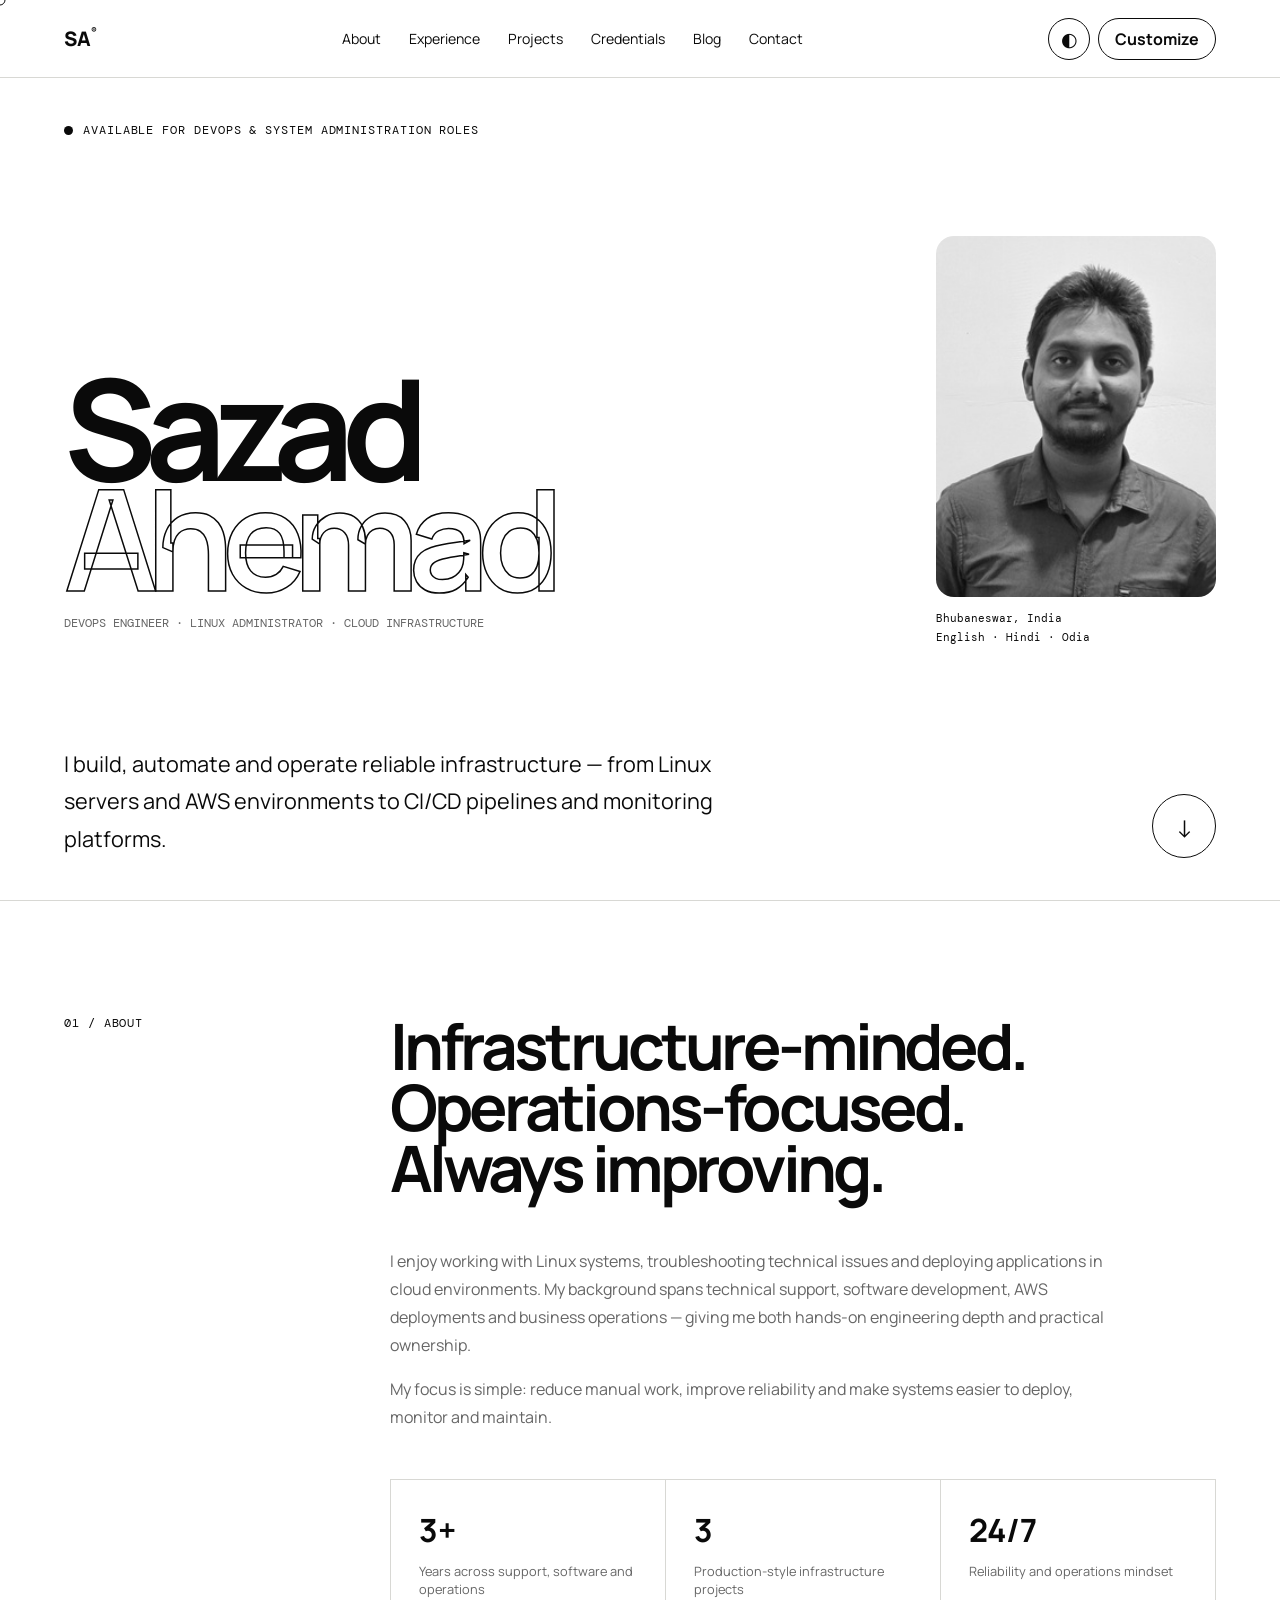
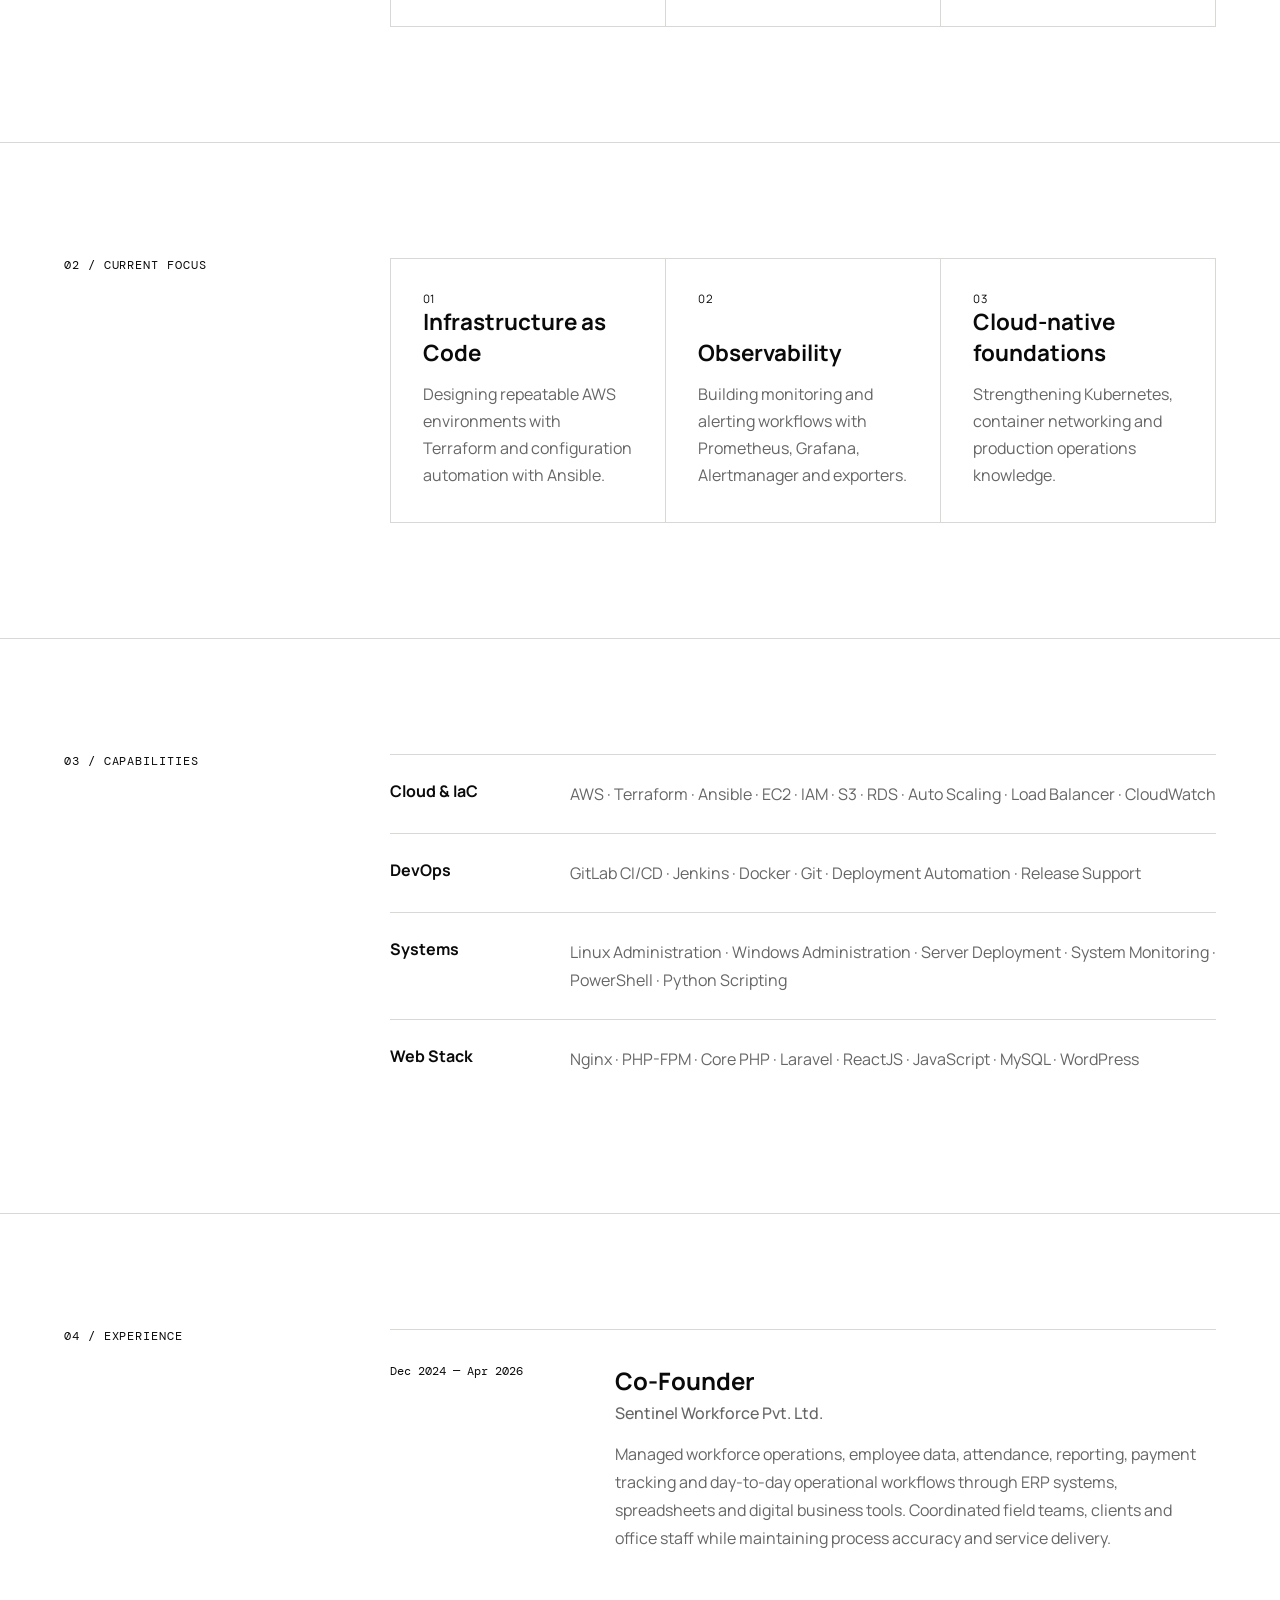
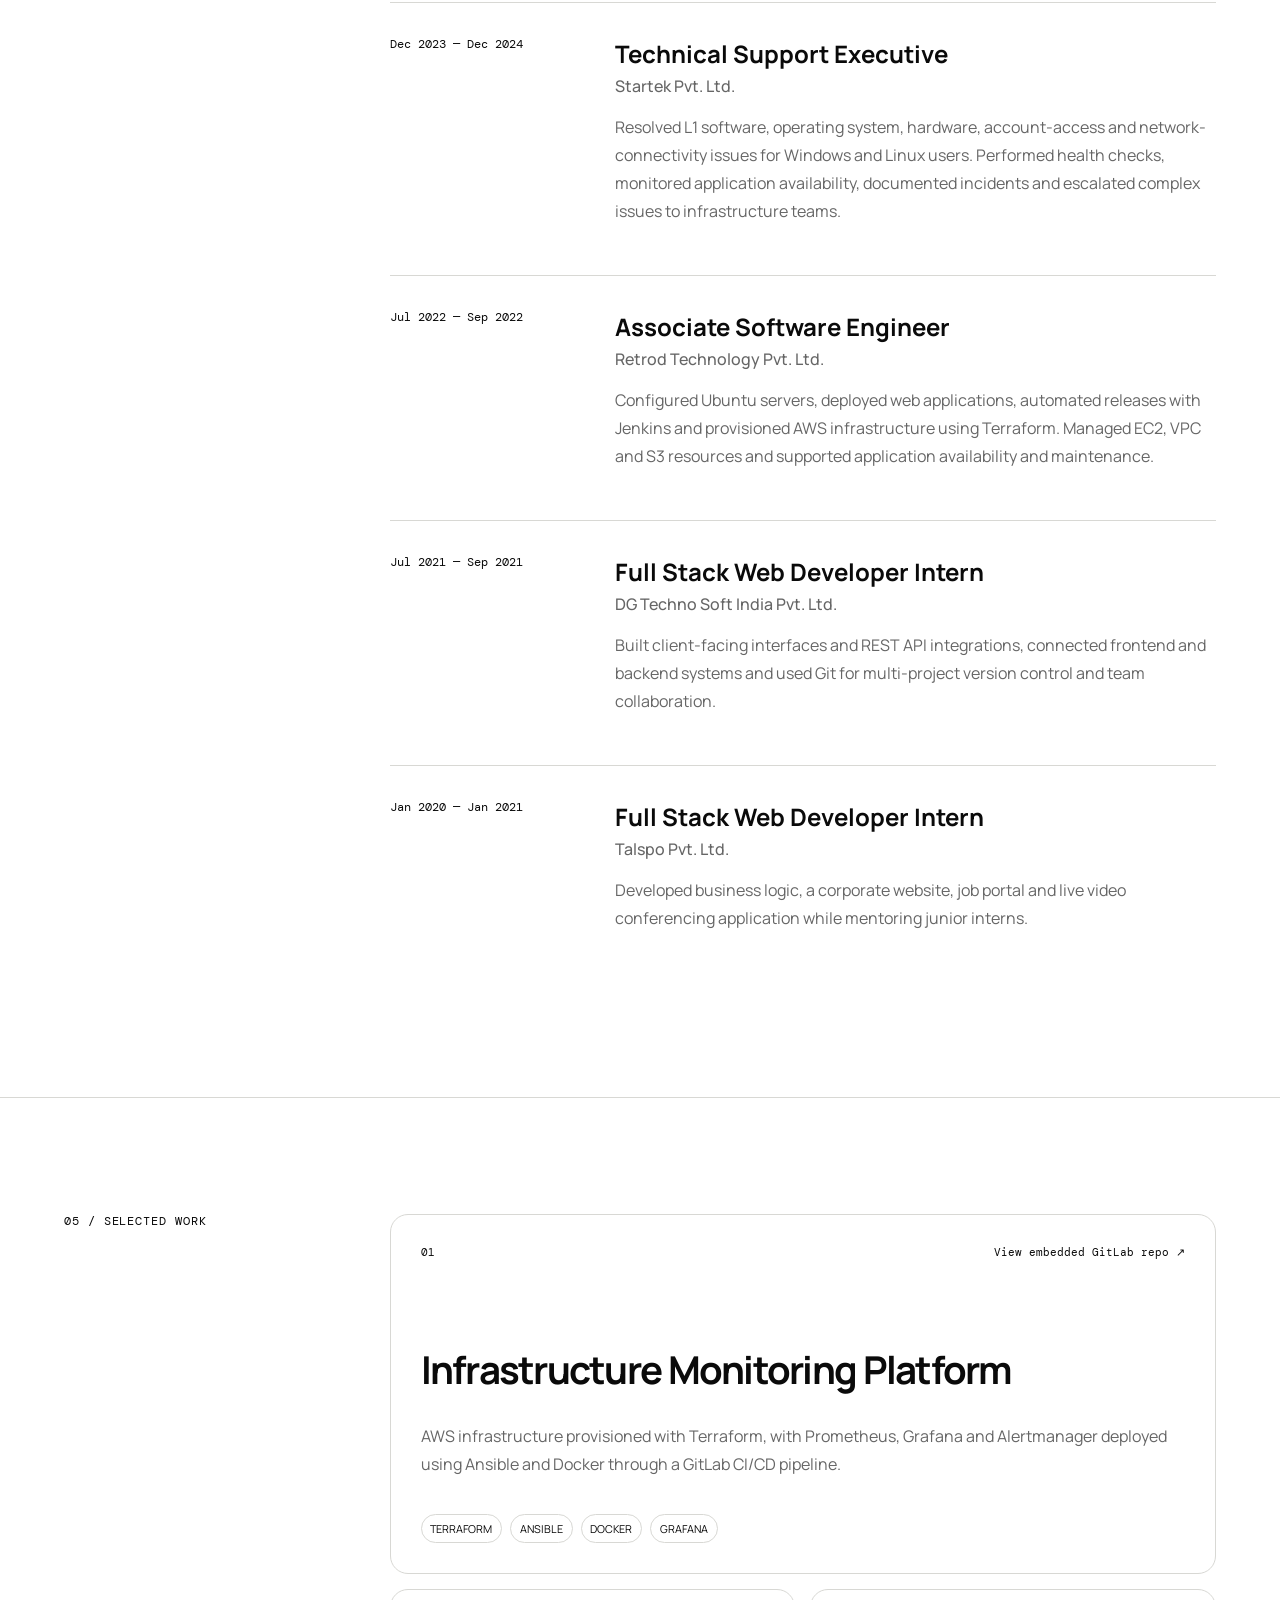
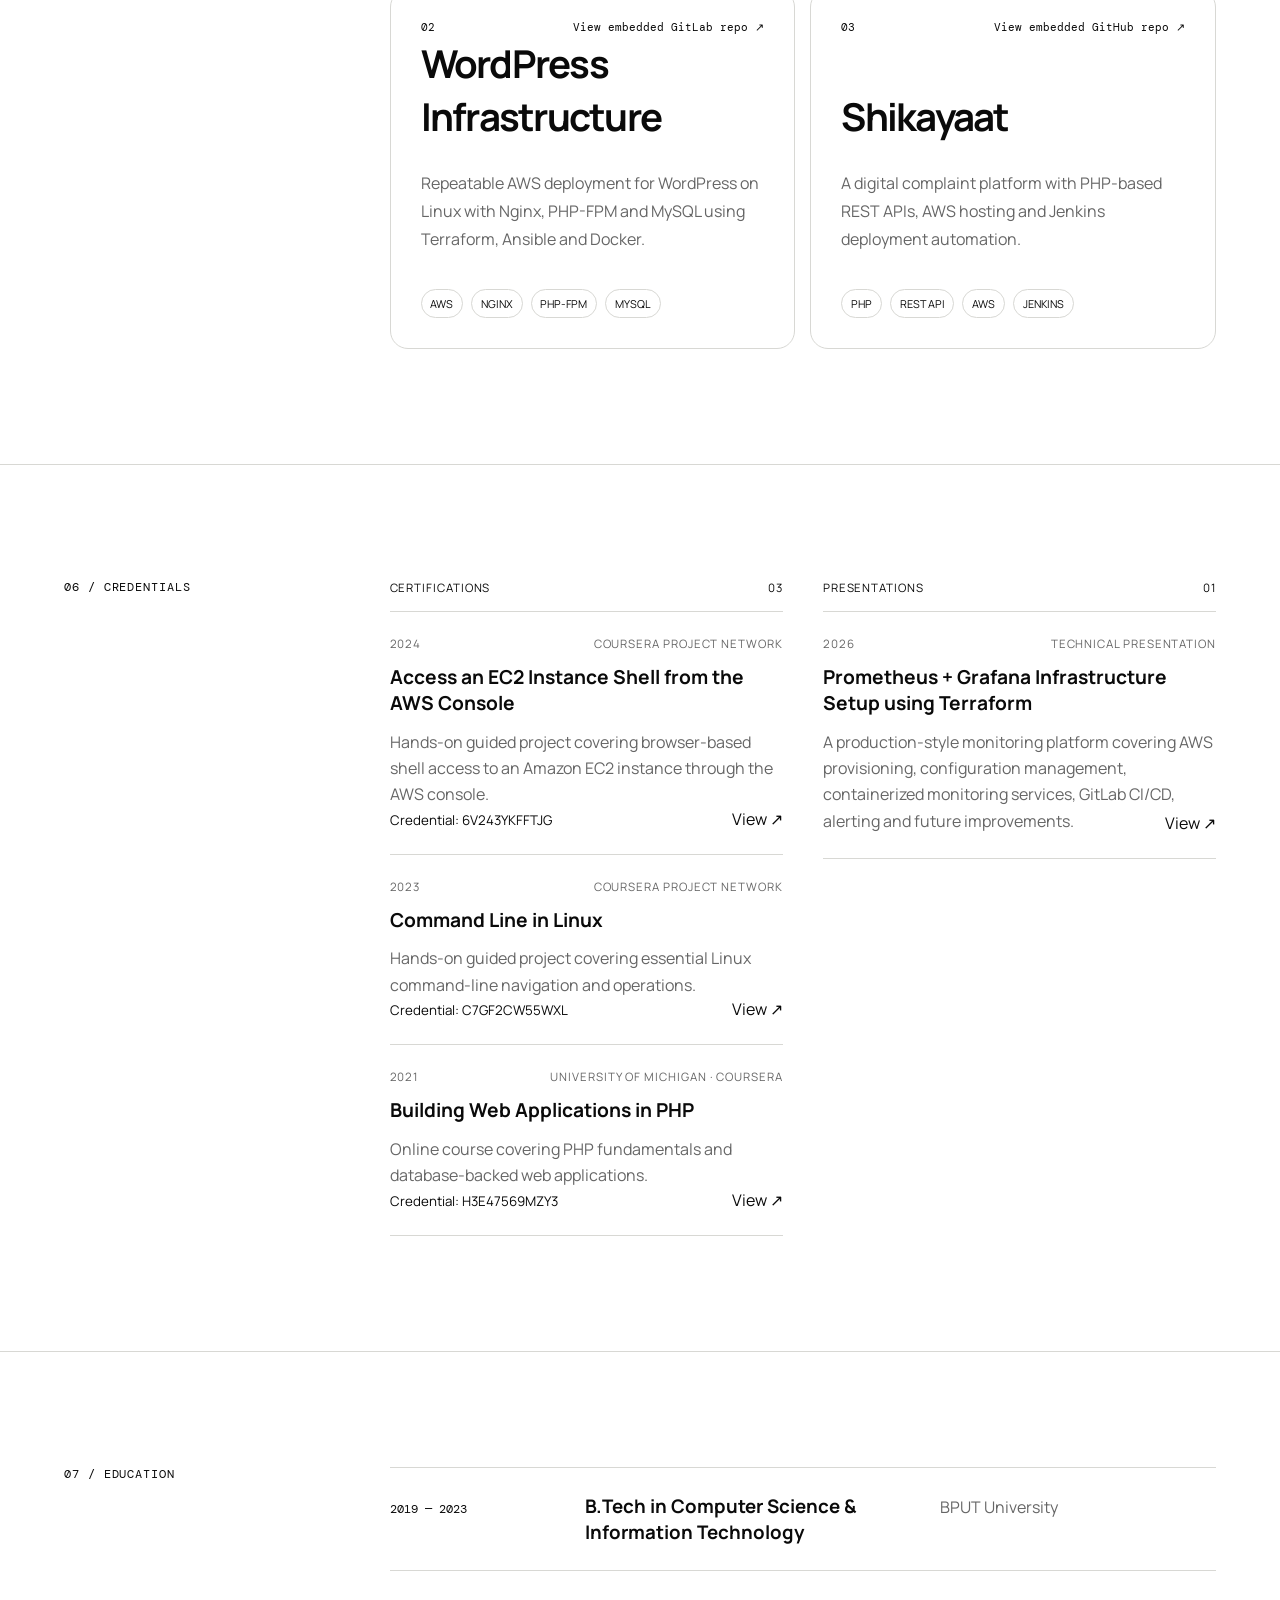
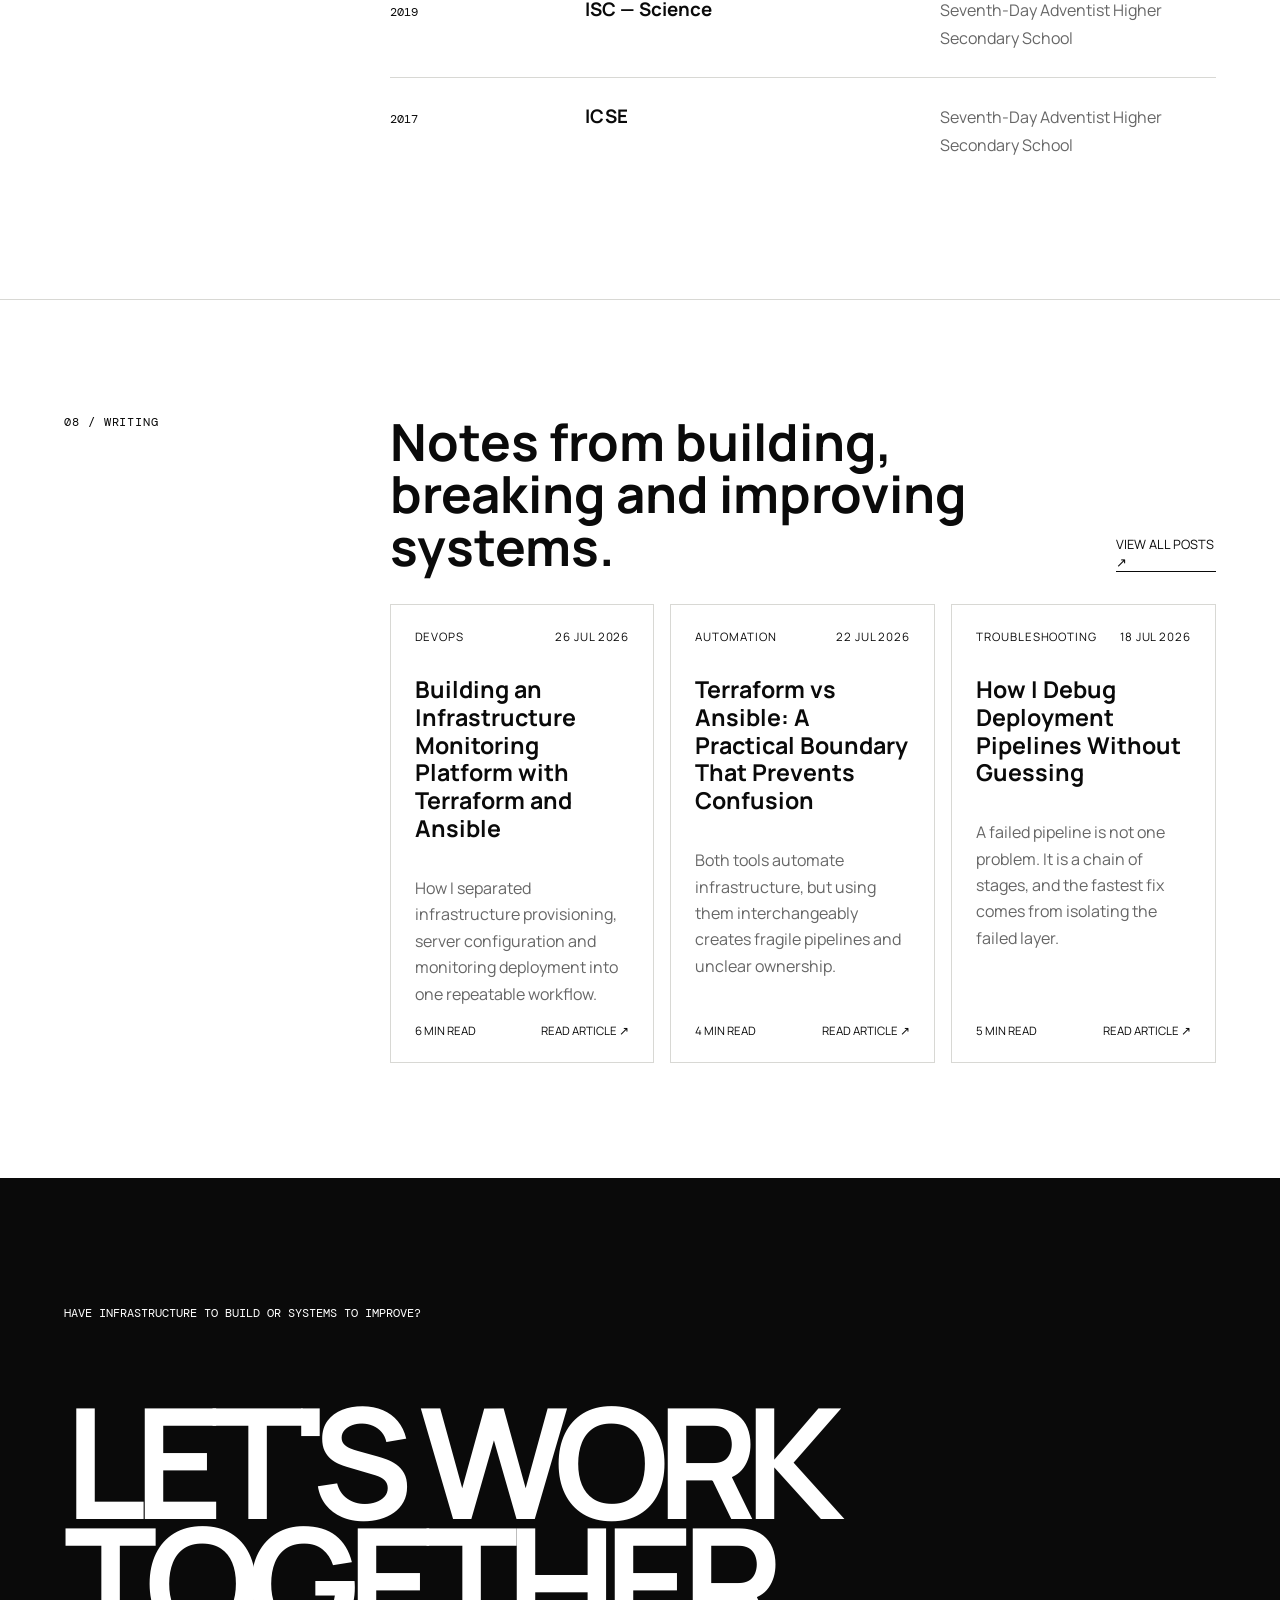
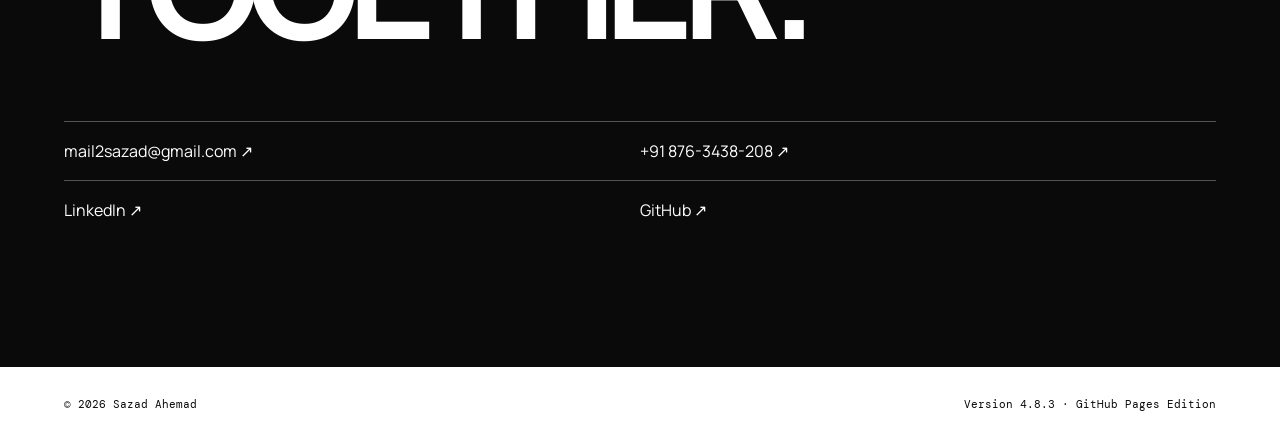
==== index.html @ ac18dcff "updated md view" ====
<!doctype html>
<html lang="en" data-theme="light" data-radius="soft" data-density="comfortable">
<head>
  <meta charset="utf-8">
  <meta name="viewport" content="width=device-width, initial-scale=1">
  <meta name="description" content="Portfolio of Sazad Ahemad — DevOps Engineer, Linux Administrator and Cloud Infrastructure professional.">
  <meta name="theme-color" content="#ffffff">
  <title>Sazad Ahemad — DevOps Engineer</title>
  <link rel="preconnect" href="https://fonts.googleapis.com">
  <link rel="preconnect" href="https://fonts.gstatic.com" crossorigin>
  <link href="https://fonts.googleapis.com/css2?family=DM+Mono:wght@400;500&family=Manrope:wght@400;500;600;700;800&display=swap" rel="stylesheet">
  <link rel="stylesheet" href="styles.v4.0.0.css?v=4.8.3">
</head>
<body>
  <div class="cursor-dot" aria-hidden="true"></div>
  <header class="site-header">
    <a class="brand" href="#top" aria-label="Home">SA<span>®</span></a>
    <nav aria-label="Primary navigation">
      <a href="#about">About</a><a href="#experience">Experience</a><a href="#projects">Projects</a><a href="#credentials">Credentials</a><a href="blog.html">Blog</a><a href="#contact">Contact</a>
    </nav>
    <div class="header-actions">
      <button id="theme-toggle" class="icon-btn" type="button" aria-label="Switch appearance" title="Switch light/dark appearance">◐</button>
      <button id="customize-open" class="text-btn" type="button">Customize</button>
    </div>
  </header>

  <main id="top">
    <section class="hero">
      <div class="hero-kicker"><span></span><span id="availability"></span></div>
      <div class="hero-grid">
        <div><h1 id="hero-name"></h1><p id="hero-role" class="hero-role"></p></div>
        <figure class="portrait-wrap"><img id="profile-image" src="assets/profile.jpg" alt="Portrait of Sazad Ahemad"><figcaption id="hero-meta"></figcaption></figure>
      </div>
      <div class="hero-bottom"><p id="hero-summary"></p><a href="#projects" class="round-link" aria-label="View projects">↓</a></div>
    </section>

    <section id="about" class="section split-section"><div class="section-label">01 / About</div><div class="section-content intro-copy"><h2 id="about-heading"></h2><div id="about-copy"></div><div id="stat-grid" class="stat-grid"></div></div></section>
    <section id="focus" class="section"><div class="section-label">02 / Current Focus</div><div id="focus-list" class="section-content focus-grid"></div></section>
    <section id="skills" class="section skill-section"><div class="section-label">03 / Capabilities</div><div id="skills-list" class="section-content"></div></section>
    <section id="experience" class="section"><div class="section-label">04 / Experience</div><div id="experience-list" class="section-content timeline"></div></section>
    <section id="projects" class="section projects-section"><div class="section-label">05 / Selected Work</div><div id="projects-list" class="section-content projects-grid"></div></section>
    <section id="credentials" class="section"><div class="section-label">06 / Credentials</div><div class="section-content credential-layout"><div><div class="subsection-heading"><span>Certifications</span><span id="certification-count"></span></div><div id="certifications-list" class="credential-list"></div></div><div><div class="subsection-heading"><span>Presentations</span><span id="presentation-count"></span></div><div id="presentations-list" class="credential-list"></div></div></div></section>
    <section class="section education-section"><div class="section-label">07 / Education</div><div id="education-list" class="section-content education-list"></div></section>
    <section id="writing" class="section"><div class="section-label">08 / Writing</div><div class="section-content"><div class="writing-head"><h2>Notes from building,<br>breaking and improving systems.</h2><a class="text-link" href="blog.html">View all posts ↗</a></div><div id="latest-posts" class="post-grid"></div></div></section>
    <section id="contact" class="contact-section"><div id="contact-eyebrow" class="contact-eyebrow"></div><h2>LET'S WORK<br>TOGETHER.</h2><div id="contact-links" class="contact-links"></div></section>
  </main>

  <footer><span>© <span id="year"></span> <span id="footer-name"></span></span><span>Version 4.8.3 · GitHub Pages Edition</span></footer>

  <dialog id="customizer" class="customizer">
    <form method="dialog" class="customizer-panel">
      <div class="customizer-head"><div><span class="eyebrow">Appearance</span><h2>Make it yours</h2></div><button value="close" class="icon-btn" aria-label="Close">×</button></div>
      <fieldset><legend>Theme</legend><div class="option-grid three"><button type="button" data-theme-option="light">Light</button><button type="button" data-theme-option="dark">Dark</button><button type="button" data-theme-option="system">System</button></div></fieldset>
      <fieldset><legend>Text size</legend><div class="option-grid three"><button type="button" data-scale="compact">Compact</button><button type="button" data-scale="default">Default</button><button type="button" data-scale="large">Large</button></div></fieldset>
      <fieldset><legend>Corner style</legend><div class="option-grid"><button type="button" data-radius="sharp">Sharp</button><button type="button" data-radius="soft">Soft</button></div></fieldset>
      <fieldset><legend>Motion</legend><label class="switch-row"><span>Interface animation</span><input id="motion-toggle" type="checkbox" checked></label></fieldset>
      <button id="reset-appearance" type="button" class="reset-btn">Reset appearance</button>
    </form>
  </dialog>

  <noscript>This portfolio requires JavaScript to load content from JSON.</noscript>
  <script src="script.v4.0.0.js?v=4.8.3" defer></script>
</body>
</html>
---- styles.v4.0.0.css ----
:root{--bg:#fff;--surface:#f5f5f3;--ink:#0a0a0a;--muted:#666;--line:#d8d8d4;--inverse:#fff;--radius:18px;--scale:1;--space:clamp(72px,9vw,140px);font-size:calc(16px * var(--scale));color-scheme:light}
html[data-theme="dark"]{--bg:#0a0a0a;--surface:#151515;--ink:#f7f7f4;--muted:#aaa;--line:#333;--inverse:#0a0a0a;color-scheme:dark}
html[data-scale="compact"]{--scale:.9}html[data-scale="large"]{--scale:1.1}html[data-radius="sharp"]{--radius:0}html[data-radius="soft"]{--radius:18px}
*{box-sizing:border-box}html{scroll-behavior:smooth}body{margin:0;background:var(--bg);color:var(--ink);font-family:Manrope,Arial,sans-serif;transition:background .25s,color .25s}a{color:inherit;text-decoration:none}button{font:inherit;color:inherit}p{line-height:1.75;color:var(--muted)}
.site-header{height:78px;padding:0 clamp(20px,5vw,72px);display:flex;align-items:center;justify-content:space-between;position:sticky;top:0;z-index:20;background:color-mix(in srgb,var(--bg) 88%,transparent);backdrop-filter:blur(16px);border-bottom:1px solid var(--line)}.brand{font-weight:800;font-size:1.25rem}.brand span{font-size:.55rem;vertical-align:top}.site-header nav{display:flex;gap:28px;font-size:.88rem}.site-header nav a:hover{text-decoration:underline}.header-actions{display:flex;gap:8px}.icon-btn,.text-btn{border:1px solid var(--ink);background:var(--bg);height:42px;cursor:pointer}.icon-btn{width:42px;border-radius:50%;font-size:1.2rem}.text-btn{padding:0 16px;border-radius:999px;font-weight:700}
.hero,.section{padding-left:clamp(20px,5vw,72px);padding-right:clamp(20px,5vw,72px)}.hero{min-height:calc(100vh - 78px);display:flex;flex-direction:column;justify-content:space-between;padding-top:45px;padding-bottom:42px}.hero-kicker{font-family:'DM Mono';text-transform:uppercase;font-size:.72rem;letter-spacing:.08em;display:flex;align-items:center;gap:10px}.hero-kicker>span:first-child{width:9px;height:9px;border-radius:50%;background:var(--ink)}.hero-grid{display:grid;grid-template-columns:1fr minmax(180px,280px);align-items:end;gap:40px}.hero h1{font-size:clamp(4.2rem,11vw,10rem);line-height:.78;letter-spacing:-.085em;margin:20px 0}.hero h1 span{-webkit-text-stroke:1.5px var(--ink);color:transparent}.hero-role{font-family:'DM Mono';text-transform:uppercase;font-size:.76rem}.portrait-wrap{margin:0}.portrait-wrap img{width:100%;filter:grayscale(1);border-radius:var(--radius);display:block}.portrait-wrap figcaption{font-family:'DM Mono';font-size:.68rem;line-height:1.7;margin-top:12px}.hero-bottom{display:grid;grid-template-columns:minmax(280px,650px) auto;justify-content:space-between;align-items:end}.hero-bottom p{font-size:clamp(1rem,1.7vw,1.35rem);color:var(--ink);margin:0}.round-link{display:grid;place-items:center;width:64px;height:64px;border:1px solid var(--ink);border-radius:50%;font-size:1.5rem}.round-link:hover{background:var(--ink);color:var(--inverse)}
.section{display:grid;grid-template-columns:minmax(150px,1fr) minmax(0,3fr);gap:50px;padding-top:var(--space);padding-bottom:var(--space);border-top:1px solid var(--line)}.section-label{font-family:'DM Mono';font-size:.72rem;text-transform:uppercase;letter-spacing:.08em}.intro-copy h2{font-size:clamp(2.3rem,5vw,5.7rem);letter-spacing:-.06em;line-height:.95;margin:0 0 48px}.intro-copy>div>p,.intro-copy>p{max-width:720px}.stat-grid{display:grid;grid-template-columns:repeat(3,1fr);gap:1px;background:var(--line);margin-top:48px;border:1px solid var(--line)}.stat-grid div{background:var(--bg);padding:28px}.stat-grid strong{display:block;font-size:2rem}.stat-grid span{display:block;color:var(--muted);font-size:.8rem;margin-top:10px}.skill-row{display:grid;grid-template-columns:180px 1fr;padding:25px 0;border-top:1px solid var(--line)}.skill-row>span{font-weight:700}.skill-row p{margin:0}.timeline article{display:grid;grid-template-columns:190px 1fr;gap:35px;padding:34px 0;border-top:1px solid var(--line)}.time{font-family:'DM Mono';font-size:.72rem}.timeline h3,.timeline h4{margin:0}.timeline h3{font-size:1.5rem}.timeline h4{font-weight:500;color:var(--muted);margin-top:5px}.projects-grid{display:grid;grid-template-columns:repeat(2,1fr);gap:15px}.project-card{min-height:360px;border:1px solid var(--line);border-radius:var(--radius);padding:30px;display:flex;flex-direction:column;transition:.25s}.project-card:hover{background:var(--ink);color:var(--inverse);transform:translateY(-4px)}.project-card:hover p{color:color-mix(in srgb,var(--inverse) 70%,transparent)}.featured-project{grid-column:1/-1}.project-top{display:flex;justify-content:space-between;font-family:'DM Mono';font-size:.7rem}.project-card h3{font-size:clamp(1.8rem,3vw,3rem);letter-spacing:-.045em;margin-top:auto;margin-bottom:10px}.tags{display:flex;flex-wrap:wrap;gap:7px;margin-top:20px}.tags span{border:1px solid currentColor;border-radius:999px;padding:6px 10px;font-size:.67rem}.education-list>div{display:grid;grid-template-columns:170px 1.2fr 1fr;gap:25px;align-items:baseline;border-top:1px solid var(--line);padding:25px 0}.education-list h3,.education-list p{margin:0}.education-list>div>span{font-family:'DM Mono';font-size:.75rem}.contact-section{background:var(--ink);color:var(--inverse);padding:clamp(70px,10vw,150px) clamp(20px,5vw,72px)}.contact-eyebrow{font-family:'DM Mono';font-size:.72rem;text-transform:uppercase}.contact-section h2{font-size:clamp(4rem,12vw,11rem);letter-spacing:-.08em;line-height:.78;margin:80px 0}.contact-links{display:grid;grid-template-columns:repeat(2,1fr);gap:0}.contact-links a{padding:18px 0;border-top:1px solid color-mix(in srgb,var(--inverse) 30%,transparent)}footer{padding:30px clamp(20px,5vw,72px);display:flex;justify-content:space-between;font-family:'DM Mono';font-size:.68rem}
.customizer{border:0;padding:0;background:transparent;color:var(--ink)}.customizer::backdrop{background:rgba(0,0,0,.55);backdrop-filter:blur(4px)}.customizer-panel{width:min(520px,calc(100vw - 28px));background:var(--bg);border:1px solid var(--line);border-radius:var(--radius);padding:28px}.customizer-head{display:flex;justify-content:space-between;align-items:flex-start}.customizer h2{margin:5px 0 0;font-size:2rem}.eyebrow,legend{font-family:'DM Mono';font-size:.7rem;text-transform:uppercase;letter-spacing:.08em}.customizer fieldset{border:0;padding:22px 0;margin:0;border-top:1px solid var(--line)}.customizer fieldset:first-of-type{margin-top:26px}.option-grid{display:grid;grid-template-columns:repeat(2,1fr);gap:8px;margin-top:12px}.option-grid.three{grid-template-columns:repeat(3,1fr)}.option-grid button,.reset-btn{border:1px solid var(--line);background:var(--surface);padding:13px;cursor:pointer;border-radius:calc(var(--radius) / 2)}.option-grid button.active{background:var(--ink);color:var(--inverse);border-color:var(--ink)}.switch-row{display:flex;justify-content:space-between;margin-top:12px}.reset-btn{width:100%;background:var(--bg);border-color:var(--ink)}.load-error{position:fixed;z-index:100;left:20px;right:20px;bottom:20px;padding:15px;background:var(--ink);color:var(--inverse);border-radius:10px}.cursor-dot{position:fixed;width:11px;height:11px;border:1px solid var(--ink);border-radius:50%;pointer-events:none;z-index:99;transform:translate(-50%,-50%);transition:width .15s,height .15s,background .15s}.cursor-dot.is-large{width:34px;height:34px;background:color-mix(in srgb,var(--ink) 15%,transparent)}html[data-motion="off"] *,@media(prefers-reduced-motion:reduce){transition:none!important;animation:none!important;scroll-behavior:auto!important}
@media(max-width:820px){.site-header nav{display:none}.section{grid-template-columns:1fr;gap:28px}.hero-grid{grid-template-columns:1fr}.portrait-wrap{width:170px}.hero h1{font-size:clamp(4rem,20vw,7rem)}.hero-bottom{grid-template-columns:1fr auto;gap:20px}.stat-grid{grid-template-columns:1fr}.skill-row,.timeline article,.education-list>div{grid-template-columns:1fr;gap:10px}.projects-grid{grid-template-columns:1fr}.featured-project{grid-column:auto}.contact-links{grid-template-columns:1fr}.cursor-dot{display:none}}
@media(max-width:520px){.text-btn{padding:0 11px}.hero{min-height:auto;gap:55px}.hero h1{font-size:20vw}.option-grid.three{grid-template-columns:1fr}footer{gap:20px;flex-direction:column}}

/* v4 publishing components */
.focus-grid{display:grid;grid-template-columns:repeat(3,1fr);gap:1px;background:var(--line);border:1px solid var(--line)}
.focus-grid article{background:var(--bg);padding:2rem;min-height:230px;display:flex;flex-direction:column}
.focus-grid article>span,.subsection-heading,.post-meta,.credential-meta{font-family:var(--mono);font-size:.72rem;text-transform:uppercase;letter-spacing:.08em}
.focus-grid h3{font-size:1.4rem;margin:auto 0 .8rem}.focus-grid p{margin:0;color:var(--muted);line-height:1.7}
.credential-layout{display:grid;grid-template-columns:1fr 1fr;gap:2.5rem}.subsection-heading{display:flex;justify-content:space-between;padding-bottom:1rem;border-bottom:1px solid var(--line)}
.credential-list{display:grid}.credential-card,.empty-card{position:relative;display:block;padding:1.5rem 0;border-bottom:1px solid var(--line);color:inherit;text-decoration:none}.credential-card h3{font-size:1.2rem;margin:.8rem 0}.credential-card p,.empty-card p{color:var(--muted);line-height:1.65;margin:0}.credential-meta{display:flex;justify-content:space-between;color:var(--muted)}.card-arrow{position:absolute;right:0;bottom:1.5rem}.empty-card code{font-family:var(--mono);font-size:.8em}
.writing-head{display:flex;align-items:flex-end;justify-content:space-between;margin-bottom:2rem}.writing-head h2{font-size:clamp(2rem,4vw,4.2rem);line-height:1.02;margin:0}.text-link{color:inherit;font-family:var(--mono);font-size:.8rem;text-transform:uppercase;text-decoration:none;border-bottom:1px solid}
.post-grid{display:grid;grid-template-columns:repeat(3,1fr);gap:1rem}.post-card{border:1px solid var(--line);padding:1.5rem;min-height:330px;color:inherit;text-decoration:none;display:flex;flex-direction:column;transition:transform .25s,background .25s,color .25s}.post-card:hover{transform:translateY(-5px);background:var(--ink);color:var(--inverse)}.post-card h3{font-size:1.45rem;line-height:1.2;margin:2rem 0 1rem}.post-card p{color:var(--muted);line-height:1.65}.post-card:hover p{color:color-mix(in srgb,var(--inverse) 75%,transparent)}.post-meta,.post-footer{display:flex;justify-content:space-between;gap:1rem}.post-footer{margin-top:auto;font-family:var(--mono);font-size:.72rem;text-transform:uppercase}
.page-main,.article-main{max-width:1400px;margin:0 auto;padding:10rem 4vw 5rem}.page-hero{max-width:1050px;padding:3rem 0 6rem}.page-hero h1{font-size:clamp(4rem,10vw,9rem);line-height:.88;letter-spacing:-.07em;margin:1rem 0 2rem}.page-hero p{max-width:720px;font-size:1.15rem;line-height:1.7;color:var(--muted)}
.blog-controls{display:flex;justify-content:space-between;gap:2rem;align-items:center;padding:1.25rem 0;border-top:1px solid var(--line);border-bottom:1px solid var(--line)}.blog-controls input{width:min(420px,45vw);background:transparent;color:inherit;border:0;border-bottom:1px solid var(--line);padding:.8rem 0;font:inherit;outline:none}.filter-list{display:flex;gap:.5rem;flex-wrap:wrap}.filter-list button{background:transparent;color:inherit;border:1px solid var(--line);border-radius:100px;padding:.55rem .9rem;cursor:pointer}.filter-list button.active{background:var(--ink);color:var(--inverse)}
.blog-row{display:grid;grid-template-columns:150px 1fr 120px;gap:2rem;padding:2.3rem 0;border-bottom:1px solid var(--line);align-items:start}.blog-row>div:first-child{display:flex;flex-direction:column;gap:.6rem;font-family:var(--mono);font-size:.75rem;color:var(--muted)}.blog-row>a{color:inherit;text-decoration:none}.blog-row h2{font-size:clamp(1.7rem,3vw,3rem);line-height:1.08;margin:0 0 1rem}.blog-row p{color:var(--muted);max-width:800px;line-height:1.65}.blog-row>span{font-family:var(--mono);font-size:.75rem;text-align:right}.tags{display:flex;gap:.5rem;flex-wrap:wrap}.tags span{font-family:var(--mono);font-size:.68rem;text-transform:uppercase;border:1px solid var(--line);padding:.35rem .55rem;border-radius:100px}
.article-main{max-width:1050px}.back-link{color:inherit;font-family:var(--mono);font-size:.8rem;text-decoration:none}.article-header{padding:5rem 0 4rem;border-bottom:1px solid var(--line)}.article-header h1{font-size:clamp(3rem,7vw,6.5rem);line-height:.95;letter-spacing:-.055em;margin:1.5rem 0}.article-header>p{font-size:1.2rem;line-height:1.7;color:var(--muted);max-width:800px}.article-body{max-width:760px;margin:4rem auto}.article-body h2{font-size:2rem;margin:3.5rem 0 1rem}.article-body p{font-size:1.1rem;line-height:1.9;color:var(--muted)}
.project-main{max-width:1400px;margin:0 auto;padding:3rem clamp(20px,5vw,72px) 6rem}.project-main>.back-link{display:inline-block;margin-bottom:2.5rem}.project-detail-header{padding:3rem 0 4rem;border-bottom:1px solid var(--line)}.project-detail-header h1{max-width:1050px;font-size:clamp(3rem,7vw,6.5rem);line-height:.95;letter-spacing:-.055em;margin:1.25rem 0}.project-detail-header>p{max-width:850px;font-size:1.1rem}.repo-external-link{display:inline-block;margin-top:1.75rem;border-bottom:1px solid currentColor;font-family:'DM Mono',monospace;font-size:.75rem;text-transform:uppercase}.repo-embed{margin-top:3rem;min-width:0}.repo-loading,.repo-fallback,.load-error-inline{padding:2rem;border:1px solid var(--line);background:var(--surface)}.repo-summary{display:grid;grid-template-columns:minmax(0,2fr) repeat(2,minmax(110px,1fr));border:1px solid var(--line)}.repo-summary>div{min-width:0;padding:1.4rem;border-right:1px solid var(--line)}.repo-summary>div:last-child{border-right:0}.repo-summary span,.repo-browser-head{font-family:'DM Mono',monospace;font-size:.72rem;text-transform:uppercase}.repo-summary strong{display:block;margin-top:.55rem;overflow-wrap:anywhere}.repo-description{margin:1.5rem 0 2.5rem}.repo-browser,.repo-readme{border:1px solid var(--line);overflow:hidden}.repo-browser-head{display:flex;justify-content:space-between;gap:1rem;padding:1rem 1.25rem;background:var(--surface);border-bottom:1px solid var(--line)}.repo-file{display:grid;grid-template-columns:24px minmax(0,1fr);gap:.55rem;padding:.65rem 1.25rem;border-bottom:1px solid var(--line);font-family:'DM Mono',monospace;font-size:.8rem;color:inherit;text-decoration:none;transition:background .2s ease}.repo-file:hover{background:var(--surface)}.repo-file:last-child{border-bottom:0}.repo-file span:last-child{overflow-wrap:anywhere}.repo-readme{margin-top:2.5rem}.repo-readme .article-body{max-width:900px;margin:0 auto;padding:clamp(1.25rem,4vw,4rem);overflow:hidden}.repo-readme img{display:block;max-width:100%;height:auto;margin:1.5rem auto}.repo-readme pre{max-width:100%;overflow:auto;padding:1rem;background:var(--surface);border:1px solid var(--line)}.repo-readme table{display:block;max-width:100%;overflow-x:auto;border-collapse:collapse}.repo-readme th,.repo-readme td{padding:.65rem;border:1px solid var(--line);text-align:left}.repo-readme a{text-decoration:underline}
.sr-only{position:absolute;width:1px;height:1px;padding:0;margin:-1px;overflow:hidden;clip:rect(0,0,0,0);white-space:nowrap;border:0}
.repo-folder{width:100%;border:0;background:transparent;text-align:left;cursor:pointer}.markdown-table-wrap{max-width:100%;margin:1.5rem 0;overflow-x:auto}.markdown-table-wrap table{width:100%;border-collapse:collapse}.markdown-table-wrap th,.markdown-table-wrap td{min-width:120px;padding:.7rem .8rem;border:1px solid var(--line);vertical-align:top}.markdown-table-wrap th{background:var(--surface);color:var(--ink);font-weight:700}.markdown-table-wrap td{color:var(--muted)}
@media(max-width:900px){.focus-grid,.post-grid,.credential-layout{grid-template-columns:1fr}.site-header nav{display:none}.writing-head{align-items:flex-start;flex-direction:column;gap:1.5rem}.blog-row{grid-template-columns:1fr}.blog-row>div:first-child{flex-direction:row}.blog-row>span{text-align:left}.blog-controls{align-items:stretch;flex-direction:column}.blog-controls input{width:100%}}
@media(max-width:700px){.project-main{padding-top:2rem}.repo-summary{grid-template-columns:1fr 1fr}.repo-summary>div:first-child{grid-column:1/-1;border-right:0;border-bottom:1px solid var(--line)}.repo-summary>div:nth-child(2){border-right:1px solid var(--line)}.repo-browser-head{align-items:flex-start;flex-direction:column}}
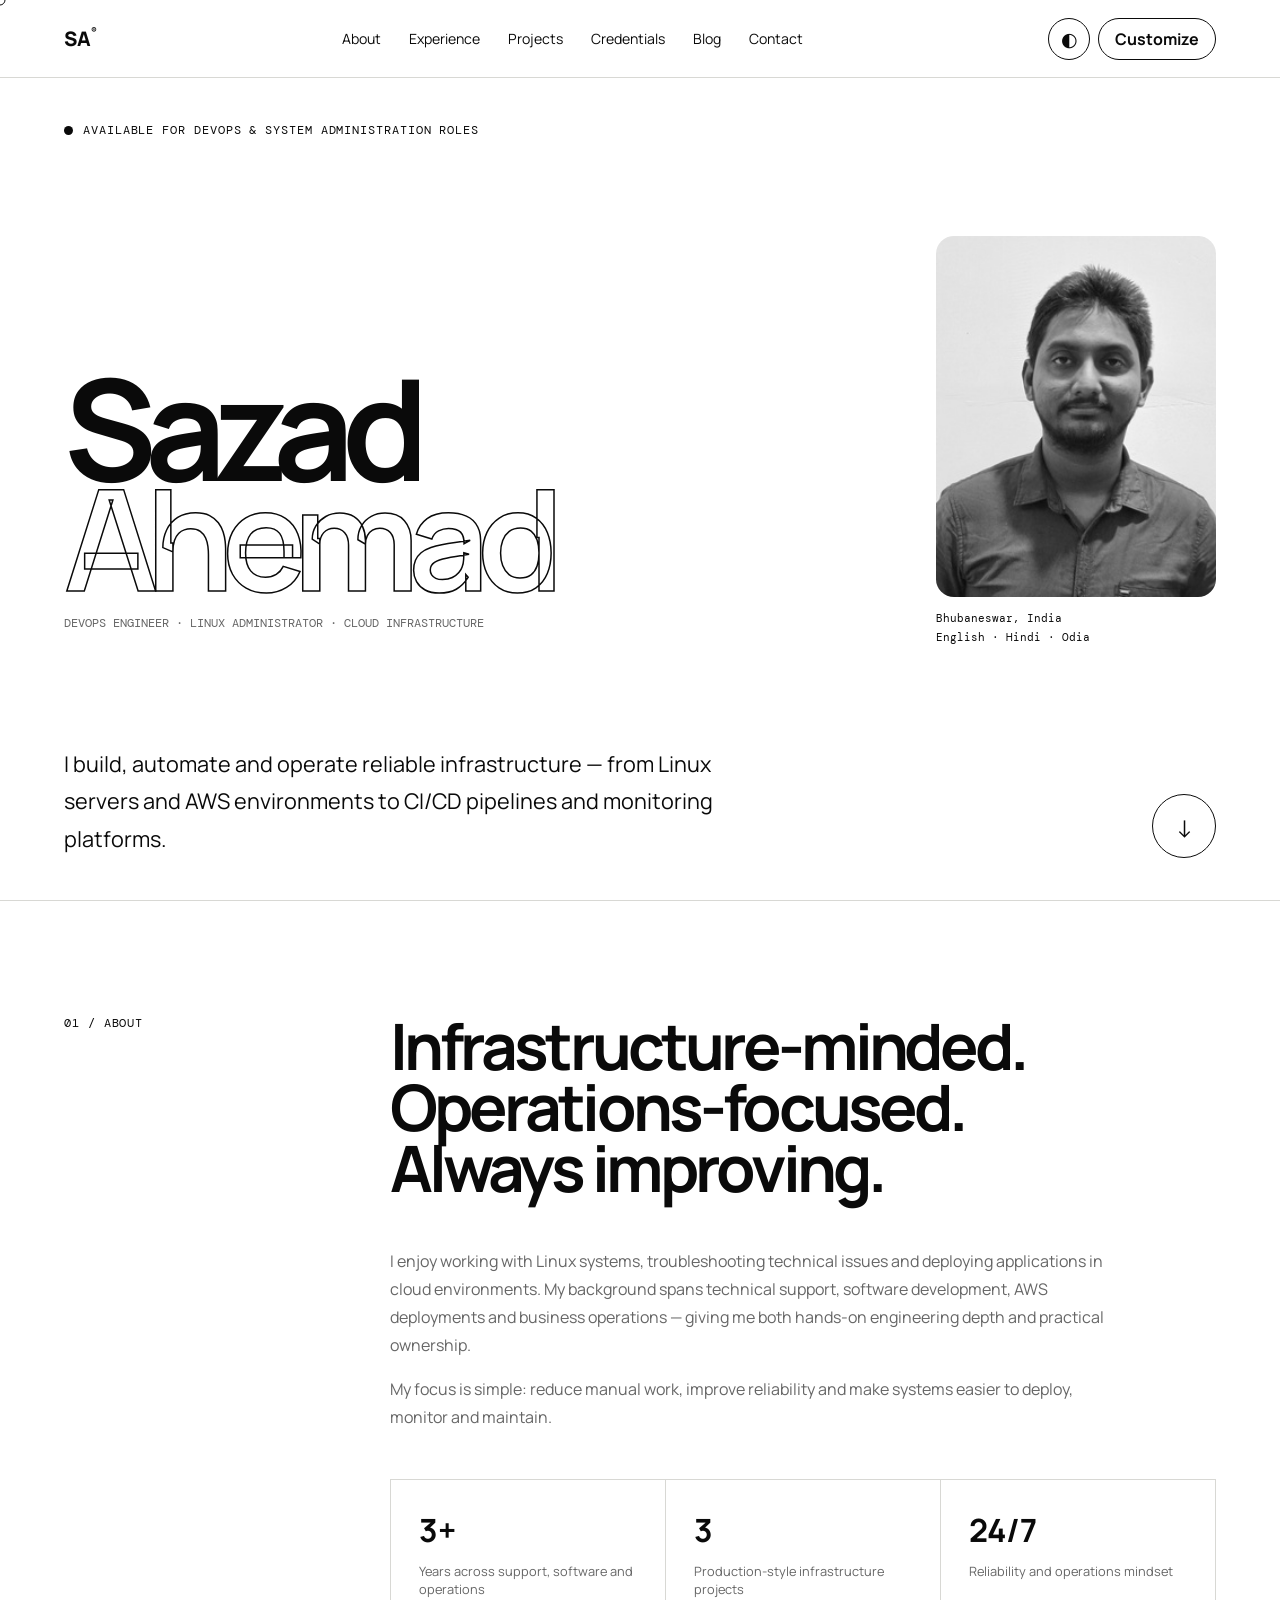
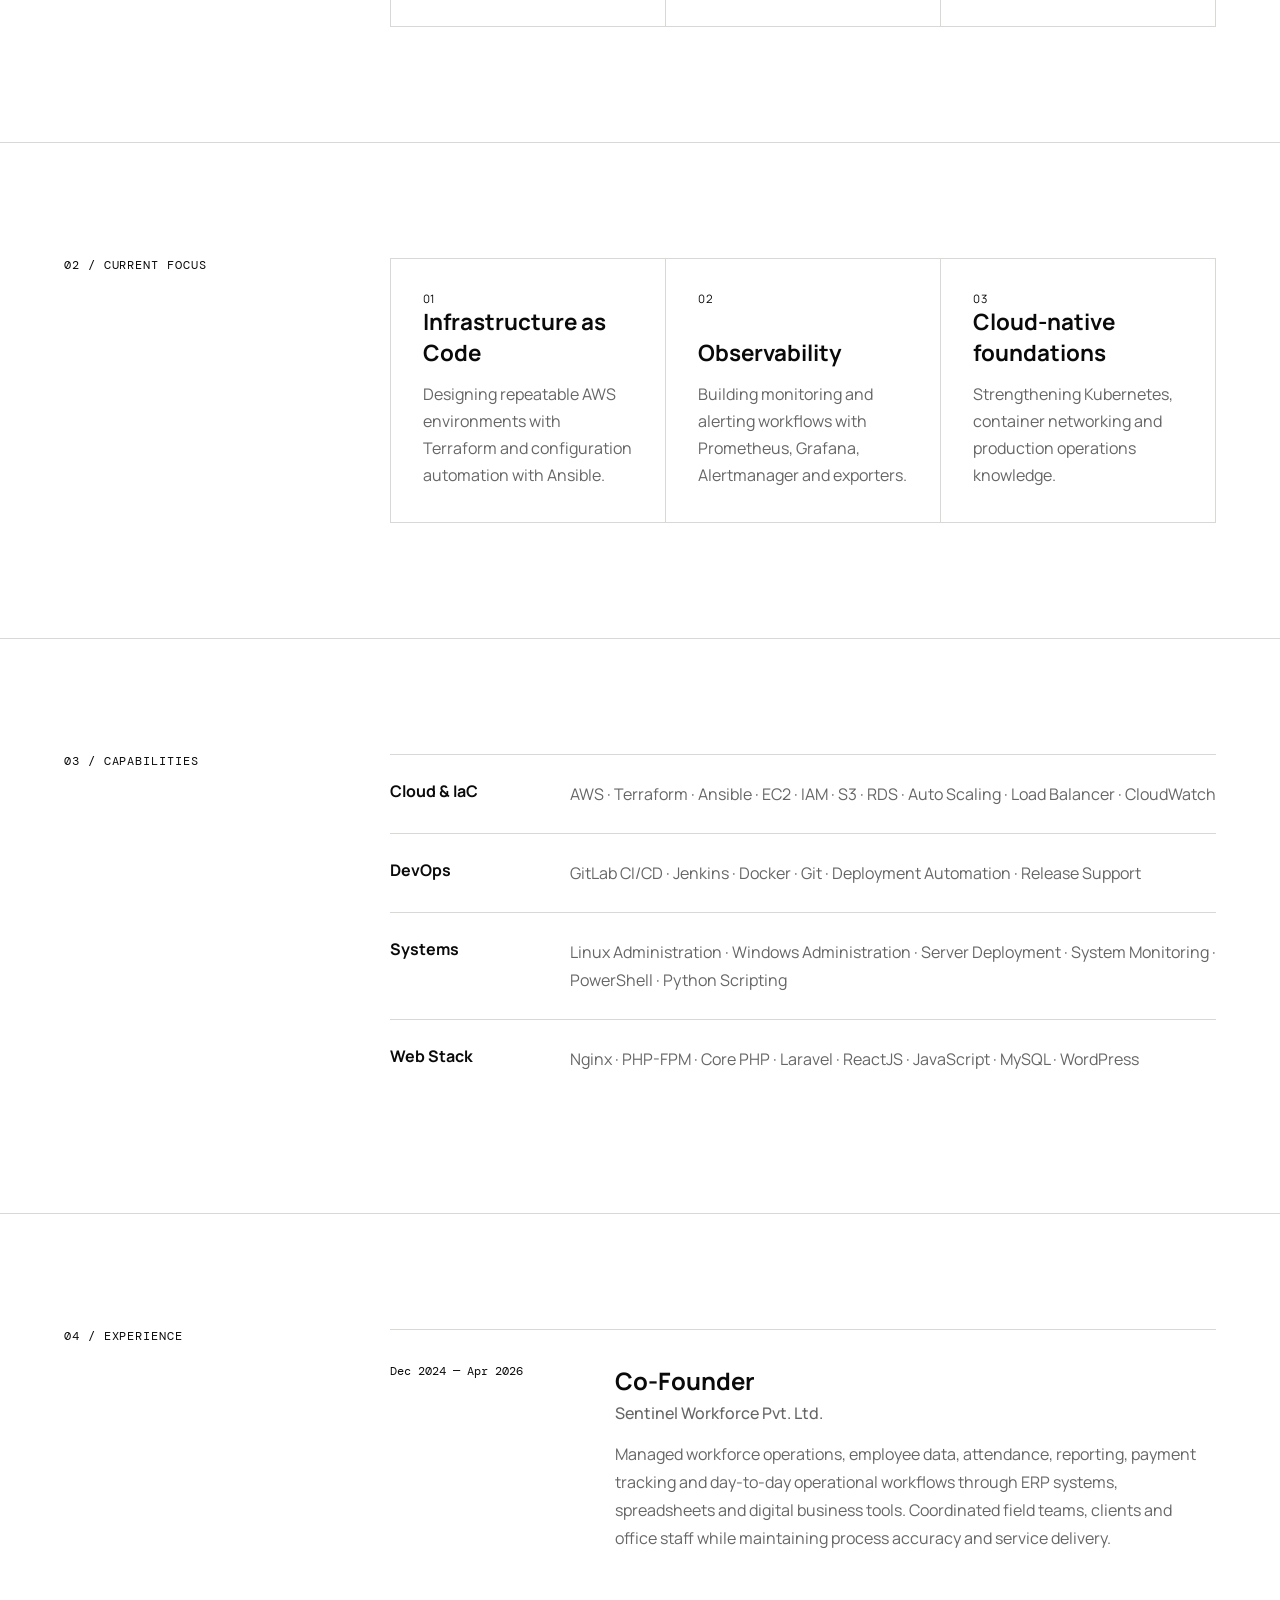
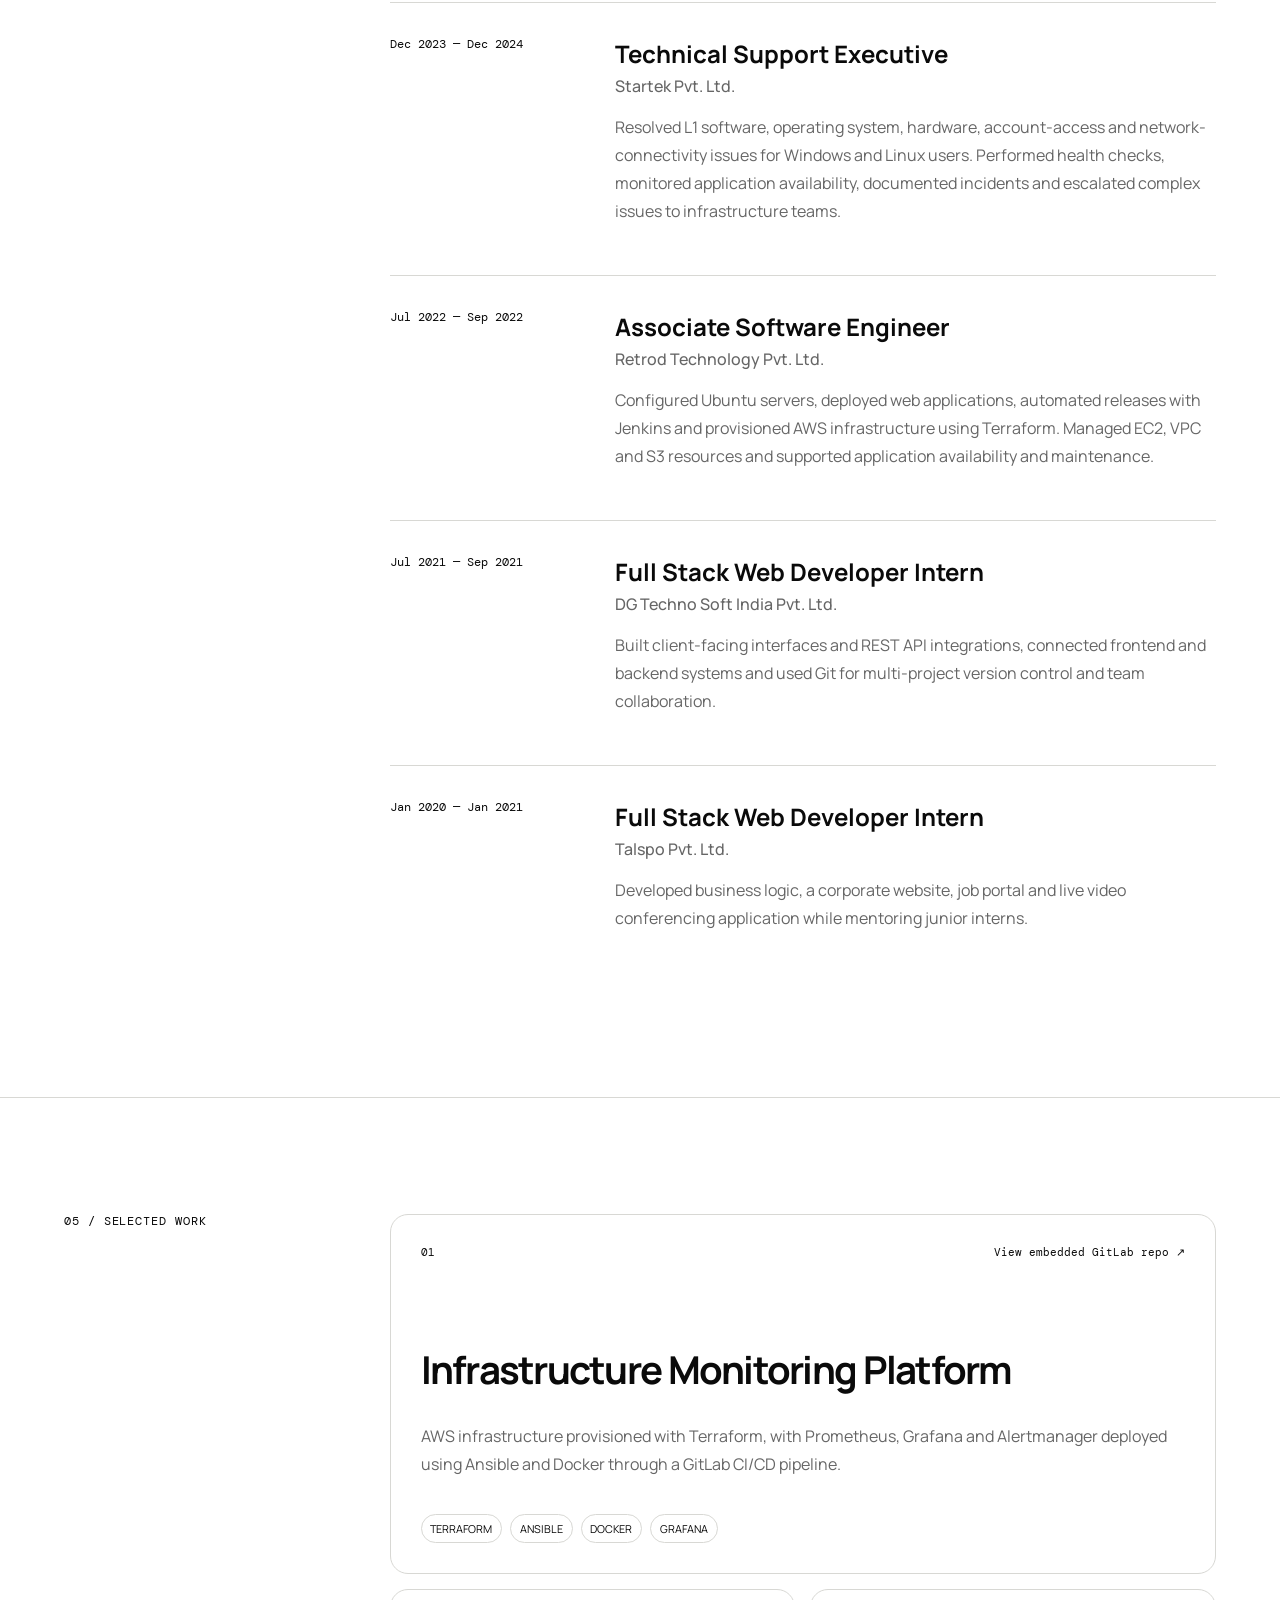
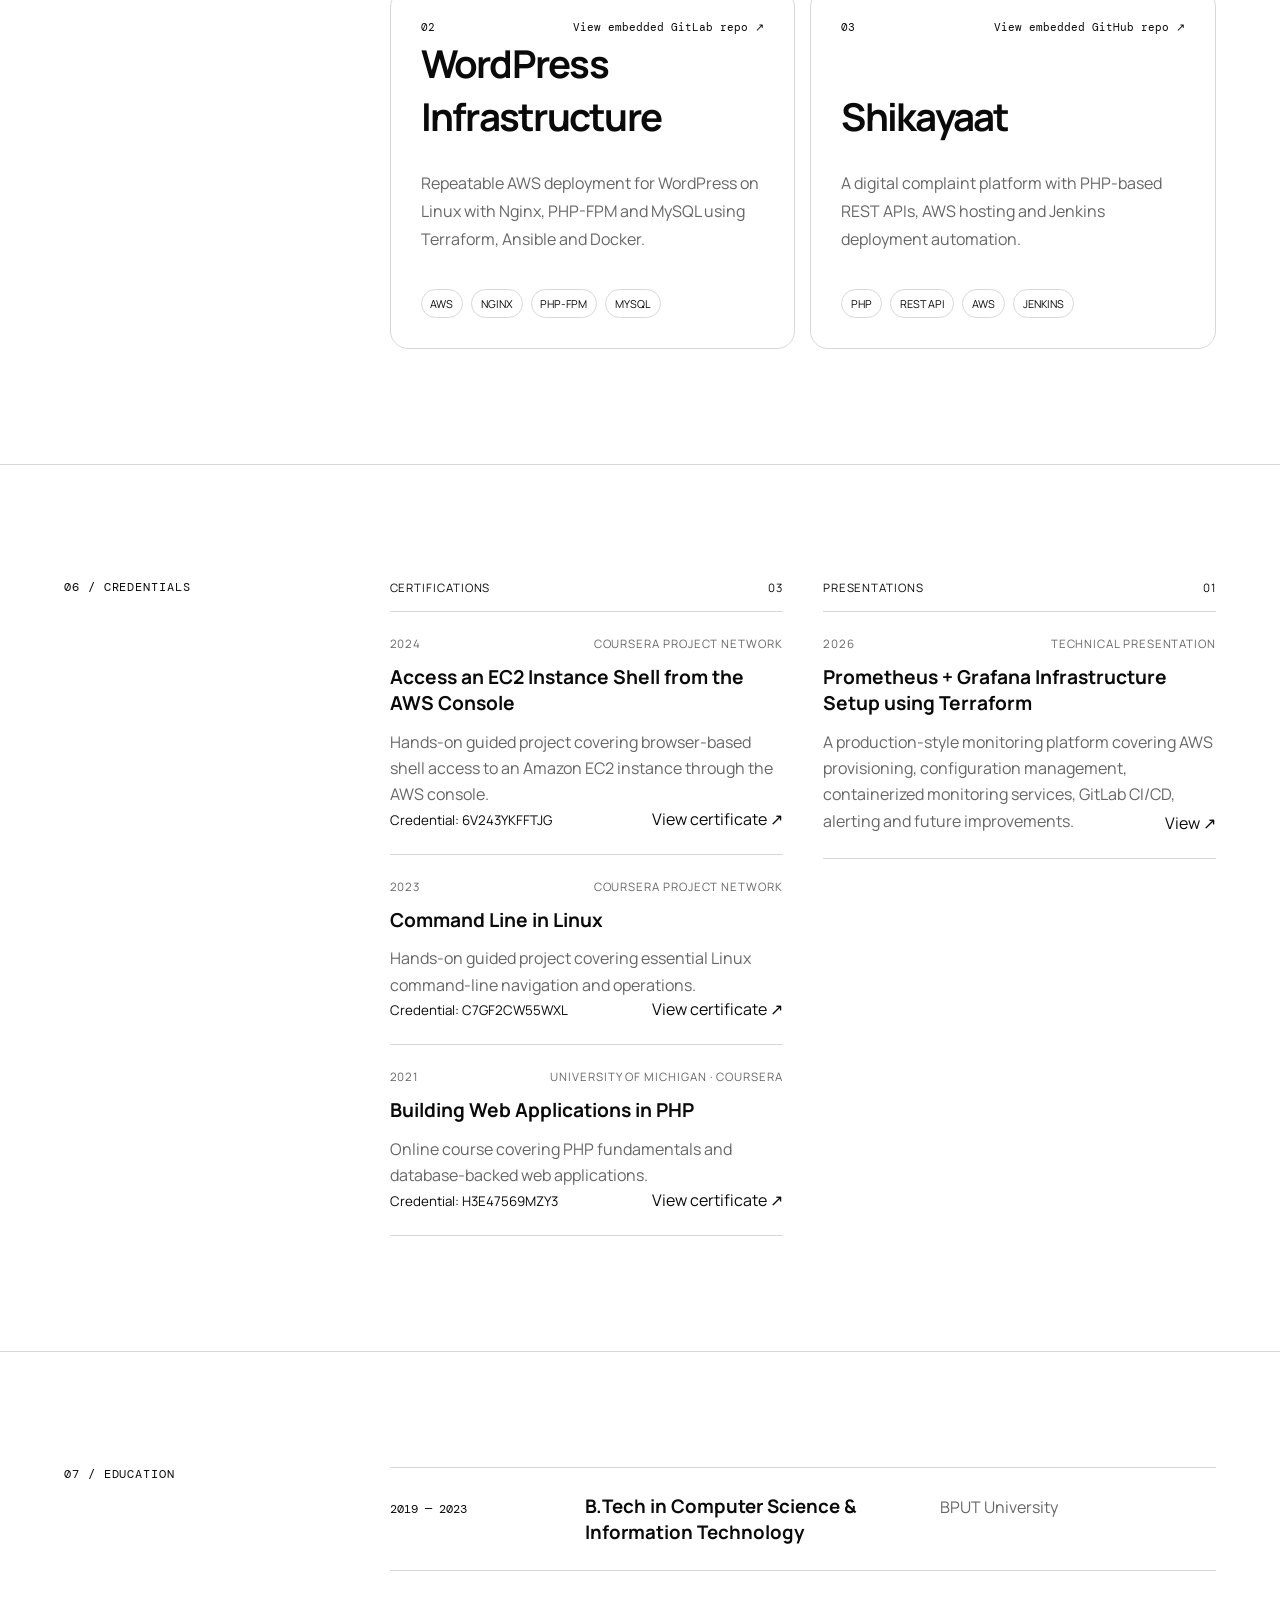
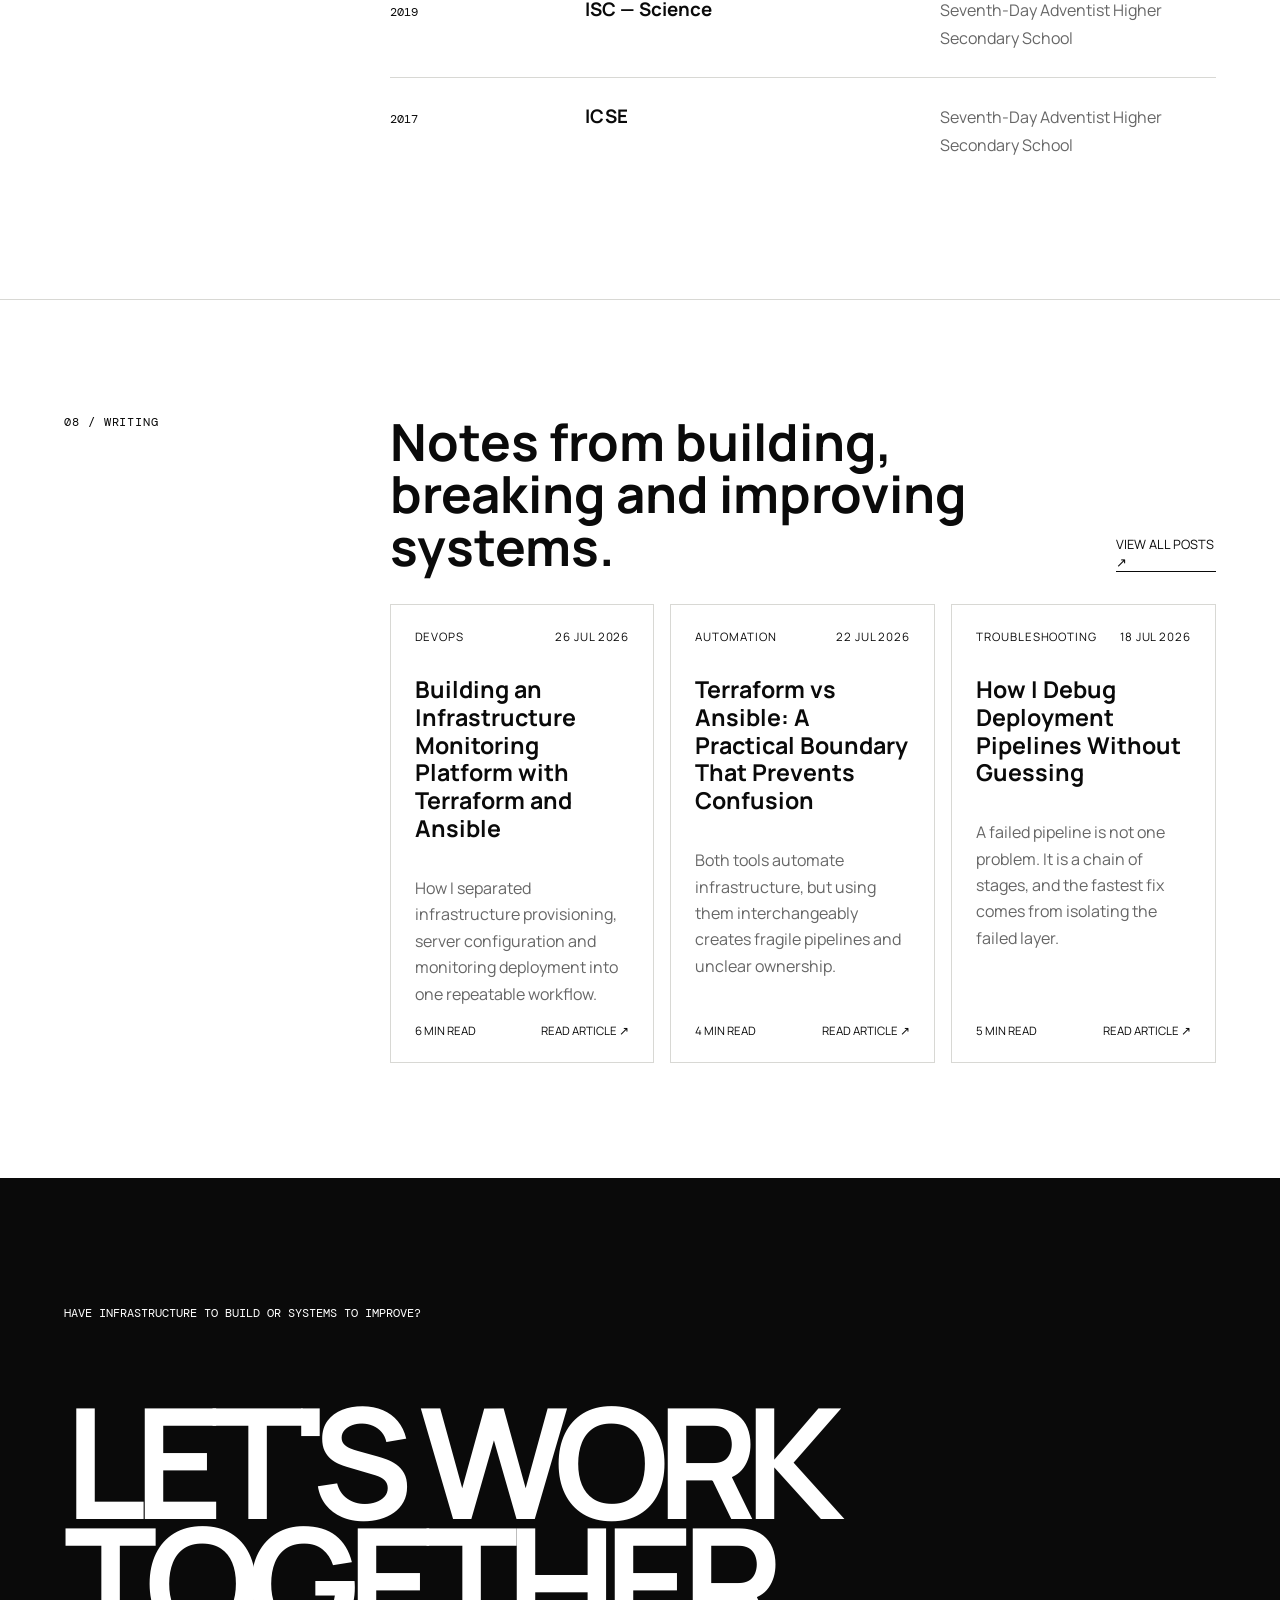
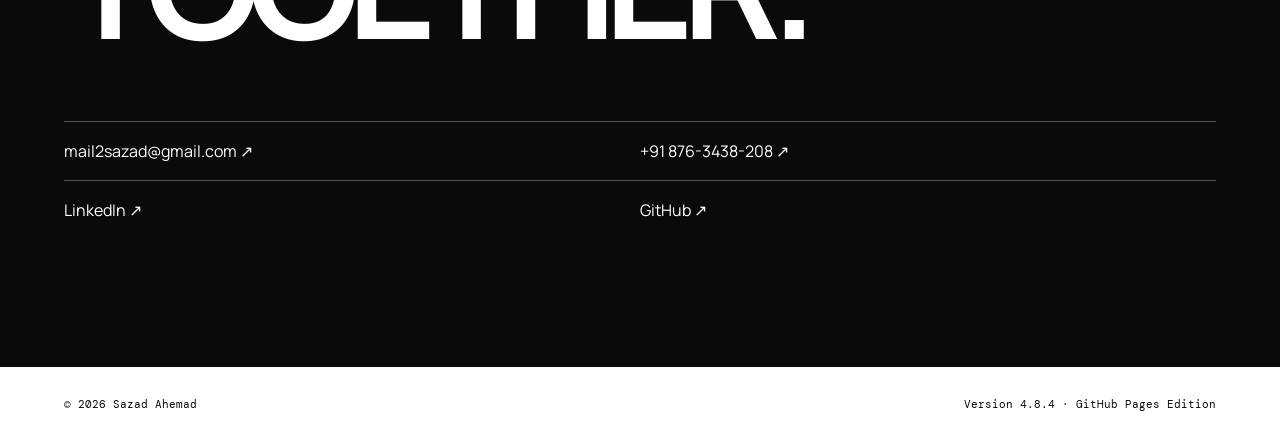
==== commit 1be48a66: "added pdf viewer" ====
--- a/index.html
+++ b/index.html
@@ -9,7 +9,7 @@
   <link rel="preconnect" href="https://fonts.googleapis.com">
   <link rel="preconnect" href="https://fonts.gstatic.com" crossorigin>
   <link href="https://fonts.googleapis.com/css2?family=DM+Mono:wght@400;500&family=Manrope:wght@400;500;600;700;800&display=swap" rel="stylesheet">
-  <link rel="stylesheet" href="styles.v4.0.0.css?v=4.8.3">
+  <link rel="stylesheet" href="styles.v4.0.0.css?v=4.8.4">
 </head>
 <body>
   <div class="cursor-dot" aria-hidden="true"></div>
@@ -45,7 +45,7 @@
     <section id="contact" class="contact-section"><div id="contact-eyebrow" class="contact-eyebrow"></div><h2>LET'S WORK<br>TOGETHER.</h2><div id="contact-links" class="contact-links"></div></section>
   </main>
 
-  <footer><span>© <span id="year"></span> <span id="footer-name"></span></span><span>Version 4.8.3 · GitHub Pages Edition</span></footer>
+  <footer><span>© <span id="year"></span> <span id="footer-name"></span></span><span>Version 4.8.4 · GitHub Pages Edition</span></footer>
 
   <dialog id="customizer" class="customizer">
     <form method="dialog" class="customizer-panel">
@@ -59,6 +59,6 @@
   </dialog>
 
   <noscript>This portfolio requires JavaScript to load content from JSON.</noscript>
-  <script src="script.v4.0.0.js?v=4.8.3" defer></script>
+  <script src="script.v4.0.0.js?v=4.8.4" defer></script>
 </body>
 </html>
--- a/styles.v4.0.0.css
+++ b/styles.v4.0.0.css
@@ -25,5 +25,6 @@
 .project-main{max-width:1400px;margin:0 auto;padding:3rem clamp(20px,5vw,72px) 6rem}.project-main>.back-link{display:inline-block;margin-bottom:2.5rem}.project-detail-header{padding:3rem 0 4rem;border-bottom:1px solid var(--line)}.project-detail-header h1{max-width:1050px;font-size:clamp(3rem,7vw,6.5rem);line-height:.95;letter-spacing:-.055em;margin:1.25rem 0}.project-detail-header>p{max-width:850px;font-size:1.1rem}.repo-external-link{display:inline-block;margin-top:1.75rem;border-bottom:1px solid currentColor;font-family:'DM Mono',monospace;font-size:.75rem;text-transform:uppercase}.repo-embed{margin-top:3rem;min-width:0}.repo-loading,.repo-fallback,.load-error-inline{padding:2rem;border:1px solid var(--line);background:var(--surface)}.repo-summary{display:grid;grid-template-columns:minmax(0,2fr) repeat(2,minmax(110px,1fr));border:1px solid var(--line)}.repo-summary>div{min-width:0;padding:1.4rem;border-right:1px solid var(--line)}.repo-summary>div:last-child{border-right:0}.repo-summary span,.repo-browser-head{font-family:'DM Mono',monospace;font-size:.72rem;text-transform:uppercase}.repo-summary strong{display:block;margin-top:.55rem;overflow-wrap:anywhere}.repo-description{margin:1.5rem 0 2.5rem}.repo-browser,.repo-readme{border:1px solid var(--line);overflow:hidden}.repo-browser-head{display:flex;justify-content:space-between;gap:1rem;padding:1rem 1.25rem;background:var(--surface);border-bottom:1px solid var(--line)}.repo-file{display:grid;grid-template-columns:24px minmax(0,1fr);gap:.55rem;padding:.65rem 1.25rem;border-bottom:1px solid var(--line);font-family:'DM Mono',monospace;font-size:.8rem;color:inherit;text-decoration:none;transition:background .2s ease}.repo-file:hover{background:var(--surface)}.repo-file:last-child{border-bottom:0}.repo-file span:last-child{overflow-wrap:anywhere}.repo-readme{margin-top:2.5rem}.repo-readme .article-body{max-width:900px;margin:0 auto;padding:clamp(1.25rem,4vw,4rem);overflow:hidden}.repo-readme img{display:block;max-width:100%;height:auto;margin:1.5rem auto}.repo-readme pre{max-width:100%;overflow:auto;padding:1rem;background:var(--surface);border:1px solid var(--line)}.repo-readme table{display:block;max-width:100%;overflow-x:auto;border-collapse:collapse}.repo-readme th,.repo-readme td{padding:.65rem;border:1px solid var(--line);text-align:left}.repo-readme a{text-decoration:underline}
 .sr-only{position:absolute;width:1px;height:1px;padding:0;margin:-1px;overflow:hidden;clip:rect(0,0,0,0);white-space:nowrap;border:0}
 .repo-folder{width:100%;border:0;background:transparent;text-align:left;cursor:pointer}.markdown-table-wrap{max-width:100%;margin:1.5rem 0;overflow-x:auto}.markdown-table-wrap table{width:100%;border-collapse:collapse}.markdown-table-wrap th,.markdown-table-wrap td{min-width:120px;padding:.7rem .8rem;border:1px solid var(--line);vertical-align:top}.markdown-table-wrap th{background:var(--surface);color:var(--ink);font-weight:700}.markdown-table-wrap td{color:var(--muted)}
+.repo-view-file{width:100%;border:0;background:transparent;text-align:left;cursor:pointer}.repo-file-viewer{margin-top:1.25rem;border:1px solid var(--line);scroll-margin-top:90px;overflow:hidden}.repo-file-viewer[hidden]{display:none}.repo-close-file{border:0;background:transparent;color:inherit;cursor:pointer;font:inherit}.repo-code{max-height:70vh;margin:0;padding:1.25rem;overflow:auto;background:var(--surface);white-space:pre;tab-size:2}.repo-image-preview{padding:2rem;text-align:center}.repo-image-preview img{max-width:100%;max-height:75vh}.certificate-main{max-width:1400px;margin:0 auto;padding:3rem clamp(20px,5vw,72px) 5rem}.certificate-header{padding:2rem 0}.certificate-header h1{font-size:clamp(2.2rem,5vw,5rem);line-height:1;margin:.75rem 0}.pdf-notice{padding:1rem;border:1px solid var(--line);background:var(--surface);font-size:.82rem;color:var(--muted)}.pdf-frame-wrap{height:min(82vh,1000px);margin-top:1rem;border:1px solid var(--line);overflow:hidden}.pdf-frame-wrap iframe{width:100%;height:100%;border:0;background:#555}
 @media(max-width:900px){.focus-grid,.post-grid,.credential-layout{grid-template-columns:1fr}.site-header nav{display:none}.writing-head{align-items:flex-start;flex-direction:column;gap:1.5rem}.blog-row{grid-template-columns:1fr}.blog-row>div:first-child{flex-direction:row}.blog-row>span{text-align:left}.blog-controls{align-items:stretch;flex-direction:column}.blog-controls input{width:100%}}
 @media(max-width:700px){.project-main{padding-top:2rem}.repo-summary{grid-template-columns:1fr 1fr}.repo-summary>div:first-child{grid-column:1/-1;border-right:0;border-bottom:1px solid var(--line)}.repo-summary>div:nth-child(2){border-right:1px solid var(--line)}.repo-browser-head{align-items:flex-start;flex-direction:column}}
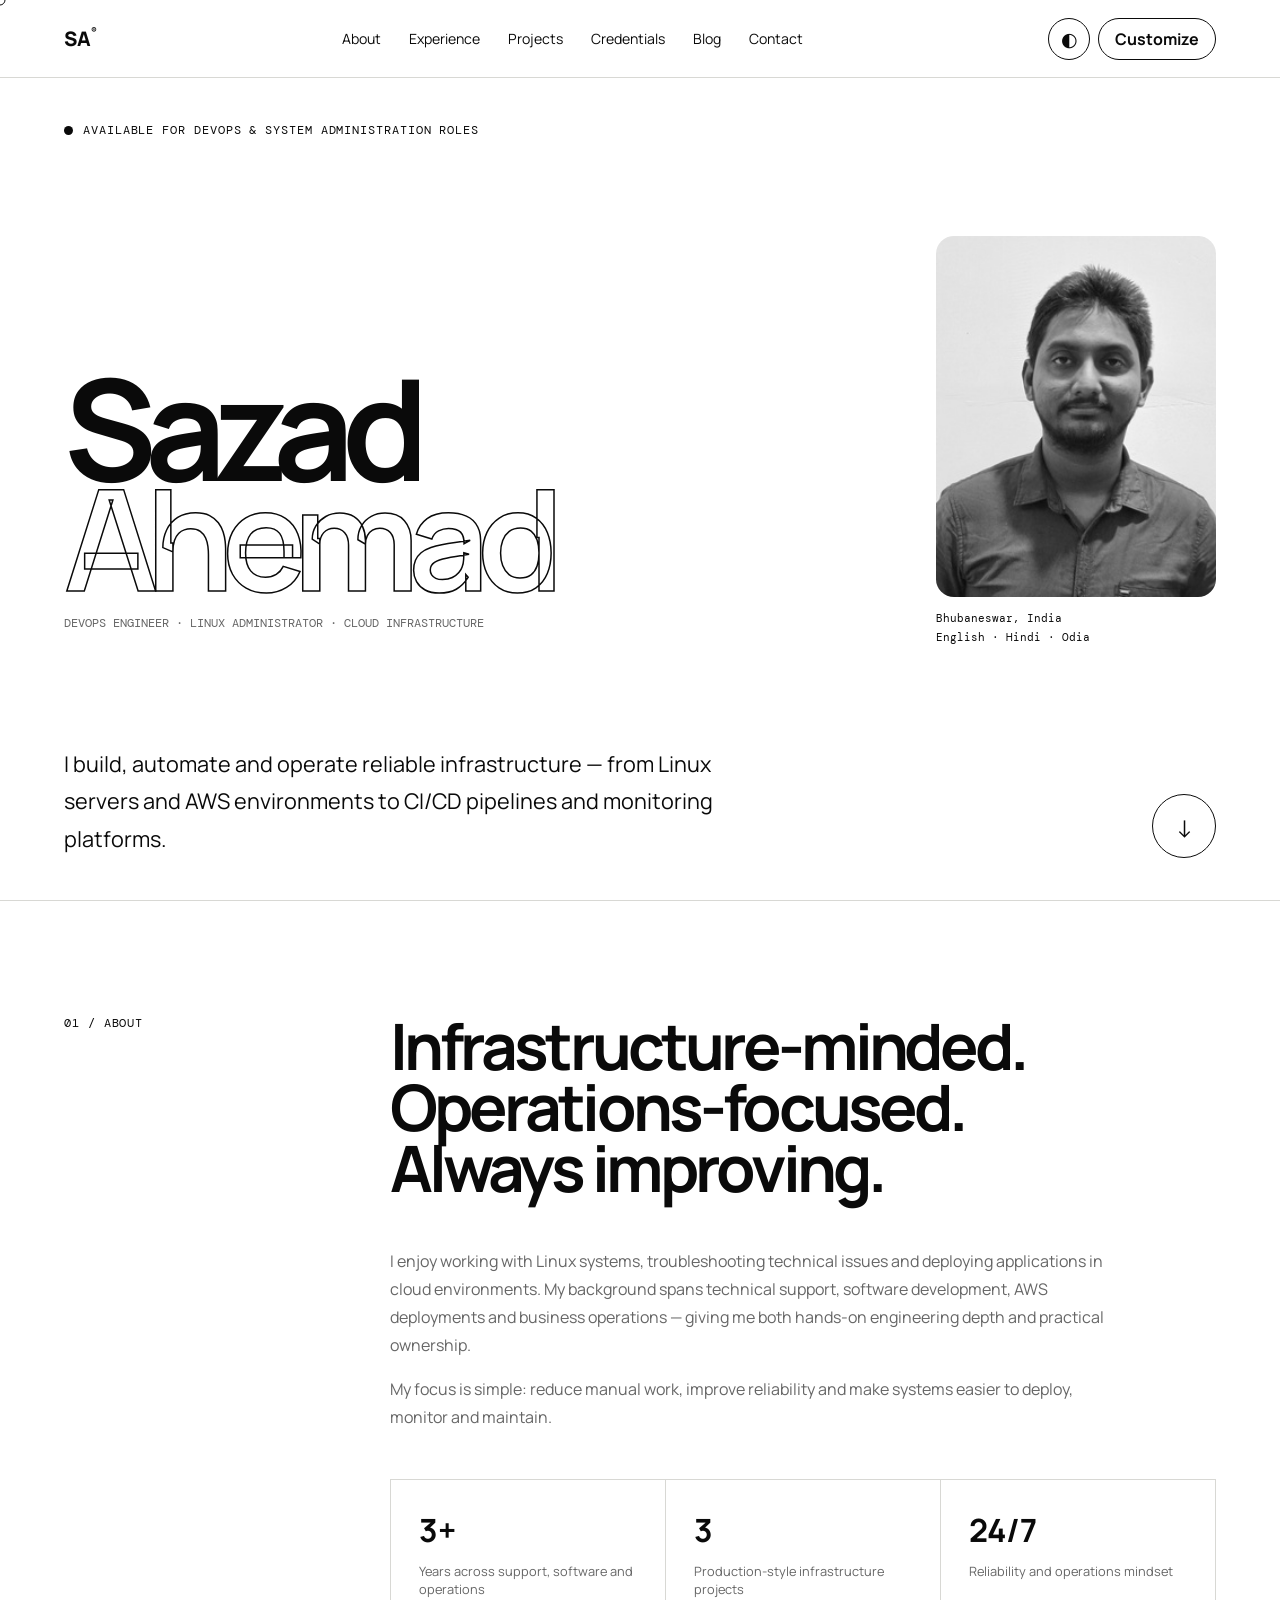
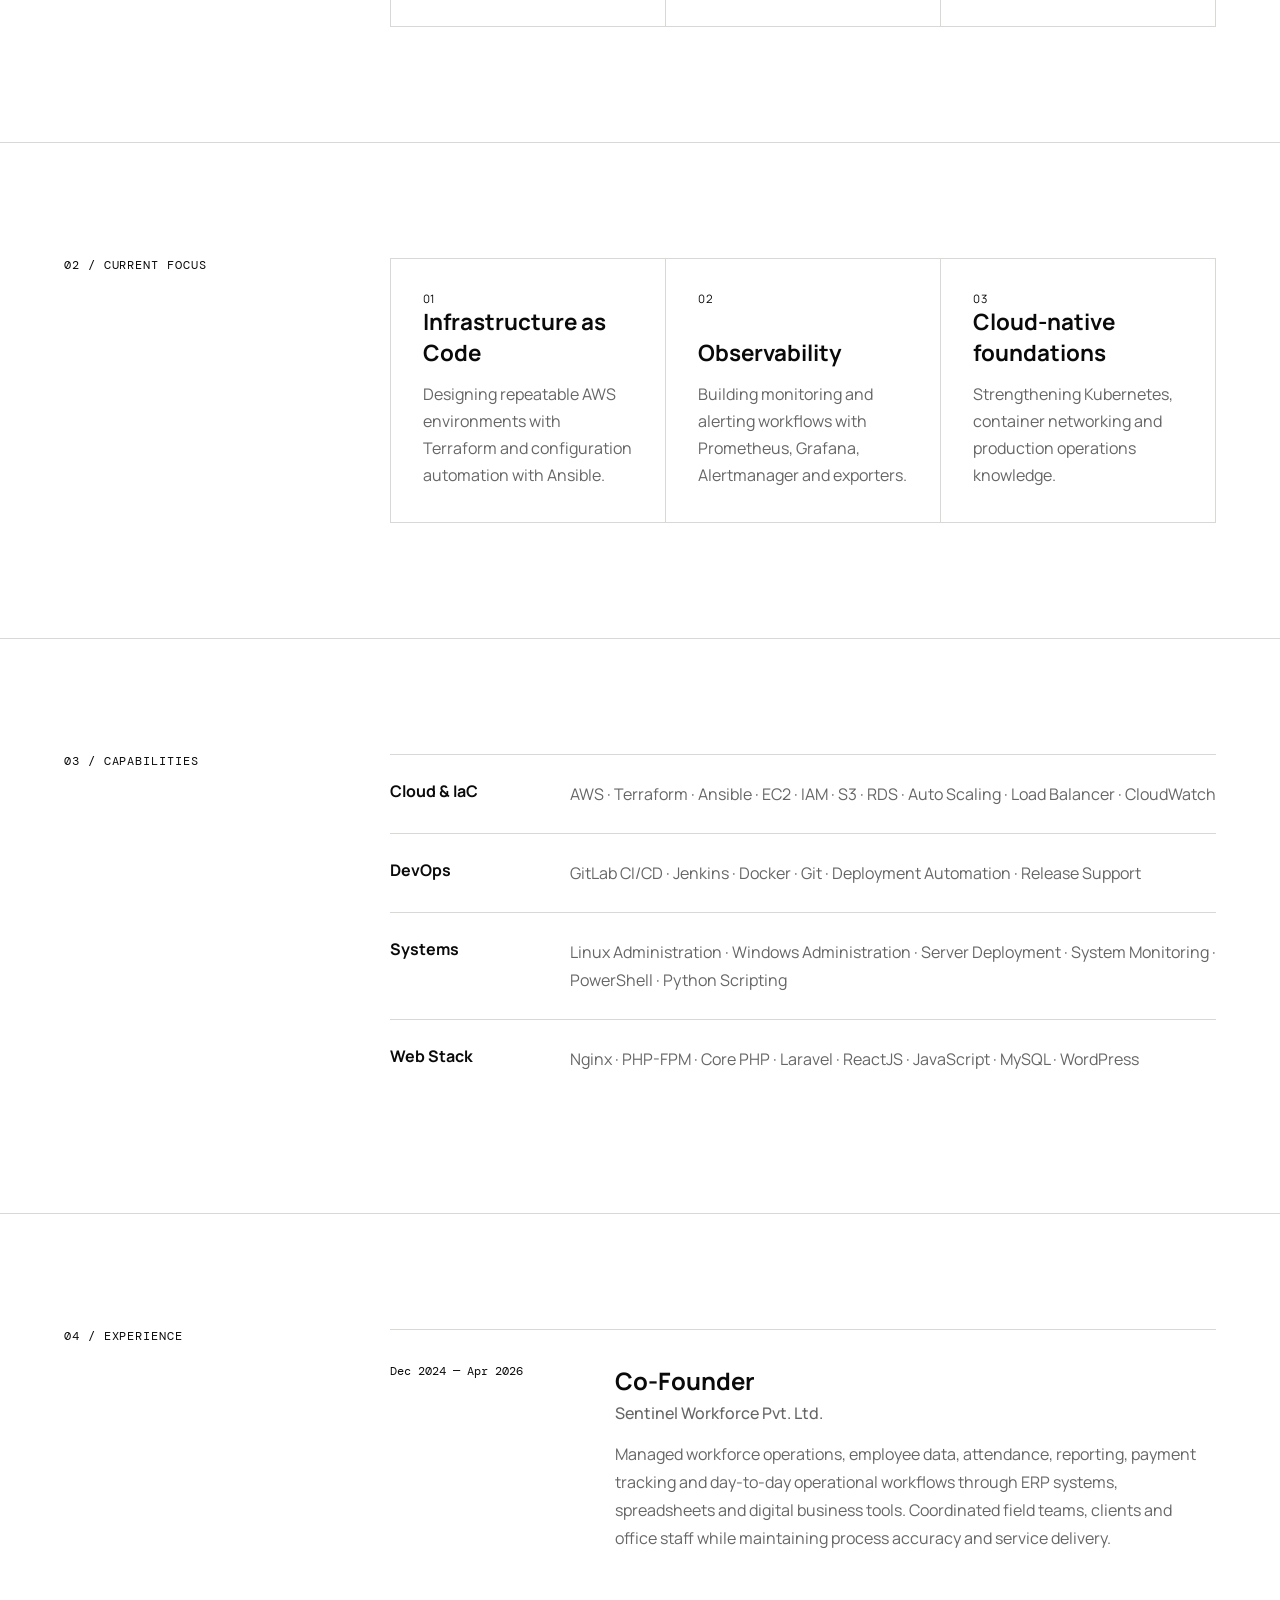
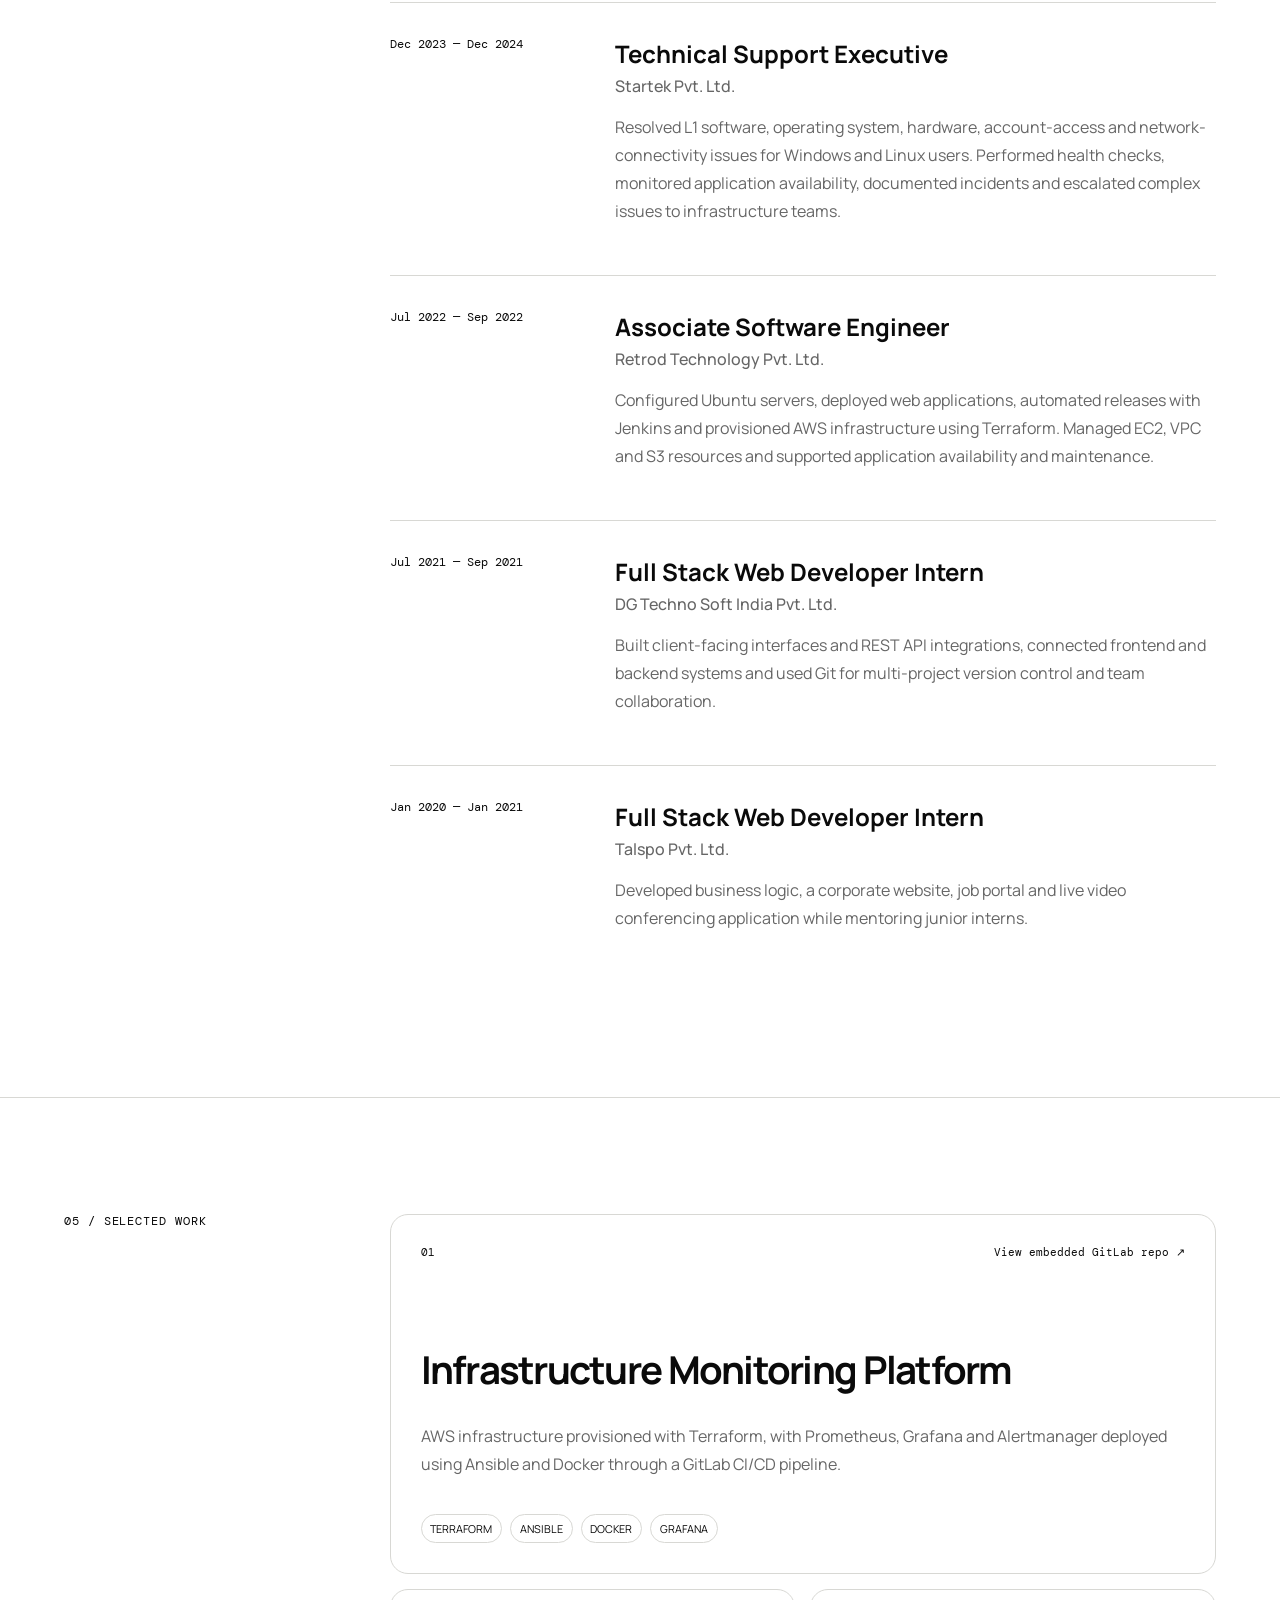
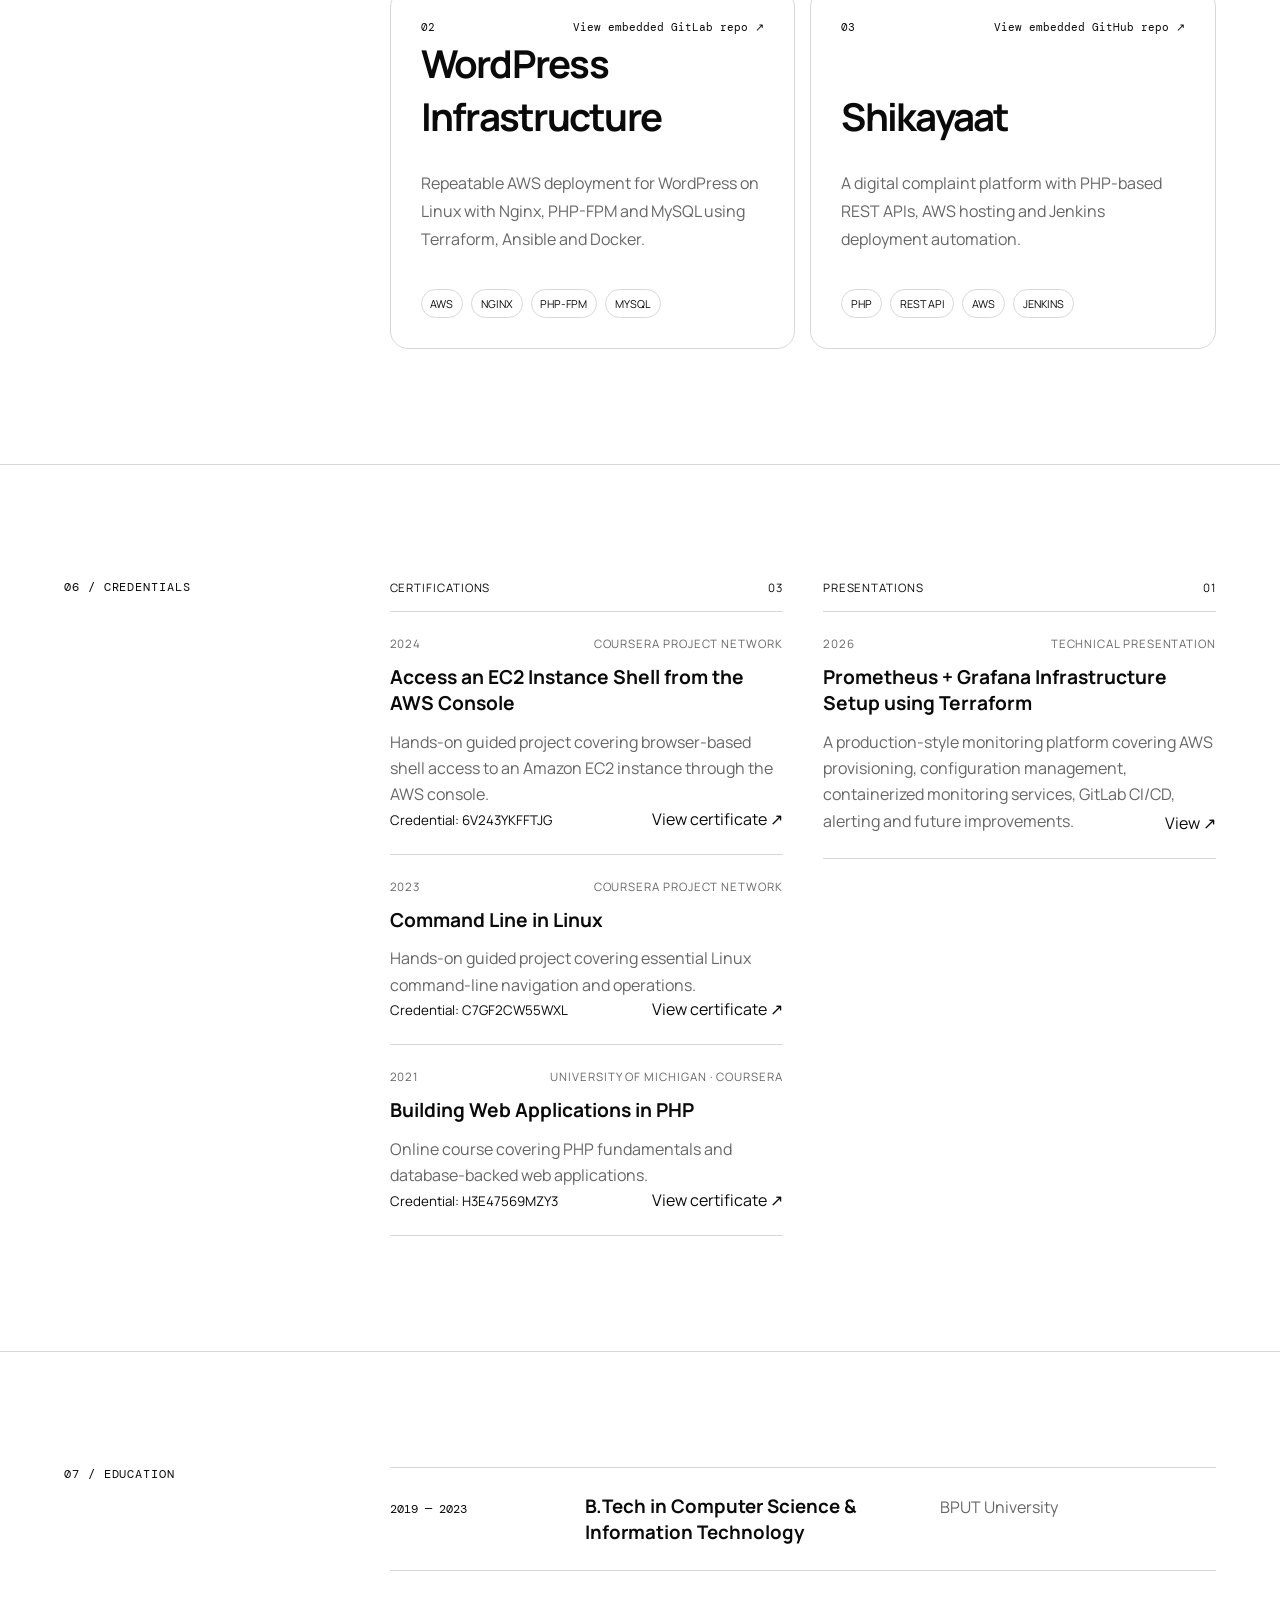
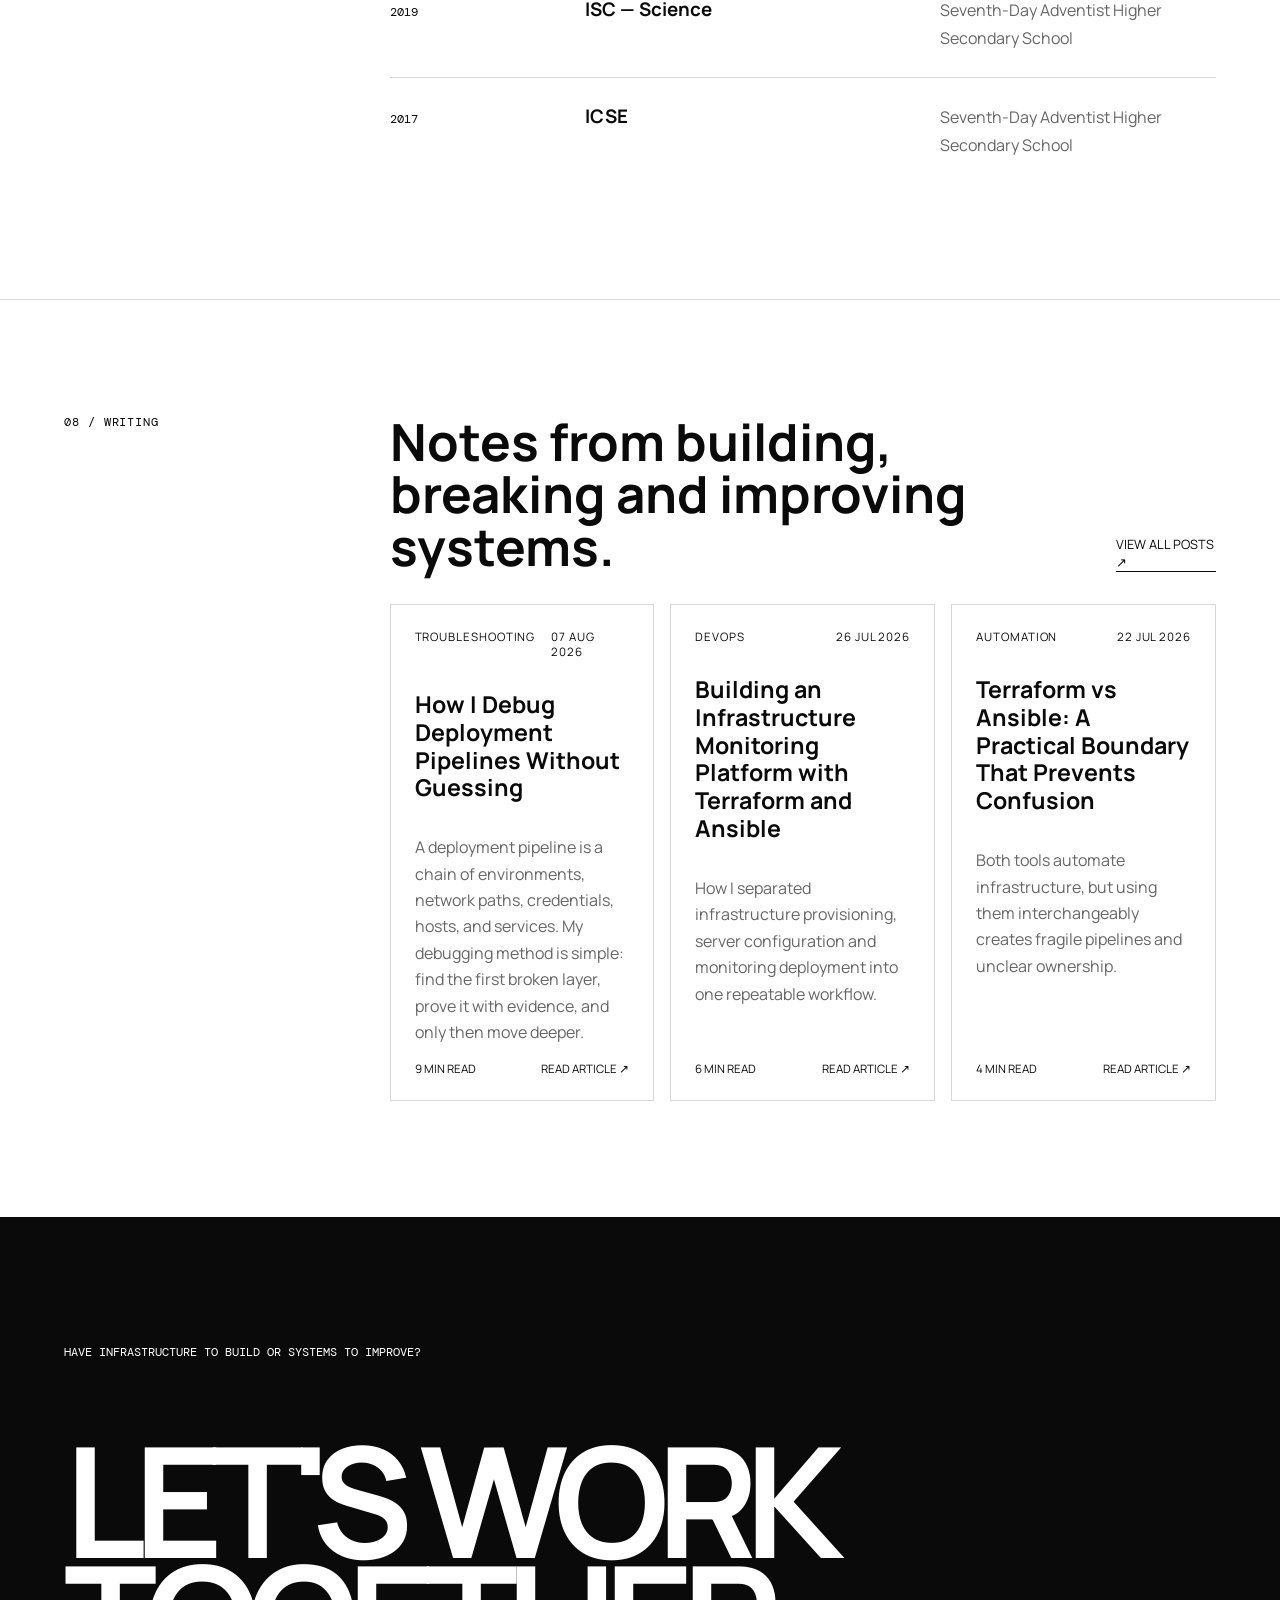
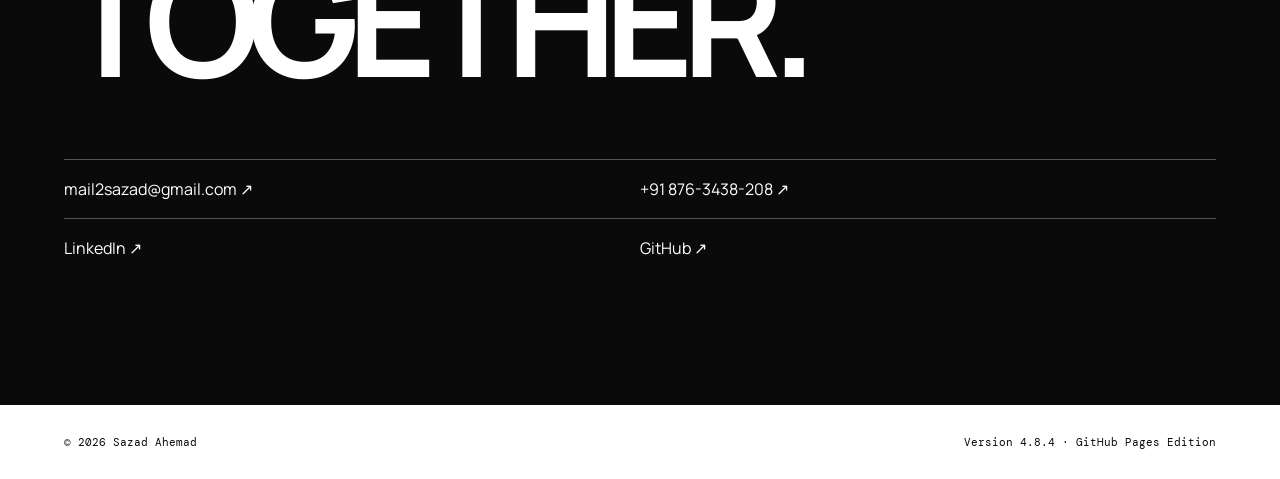
==== commit d4598e7d: "updated blog post - testing posts" ====
--- a/index.html
+++ b/index.html
@@ -10,6 +10,7 @@
   <link rel="preconnect" href="https://fonts.gstatic.com" crossorigin>
   <link href="https://fonts.googleapis.com/css2?family=DM+Mono:wght@400;500&family=Manrope:wght@400;500;600;700;800&display=swap" rel="stylesheet">
   <link rel="stylesheet" href="styles.v4.0.0.css?v=4.8.4">
+  <link rel="icon" type="image/x-icon" href="assets/favicon.ico">
 </head>
 <body>
   <div class="cursor-dot" aria-hidden="true"></div>
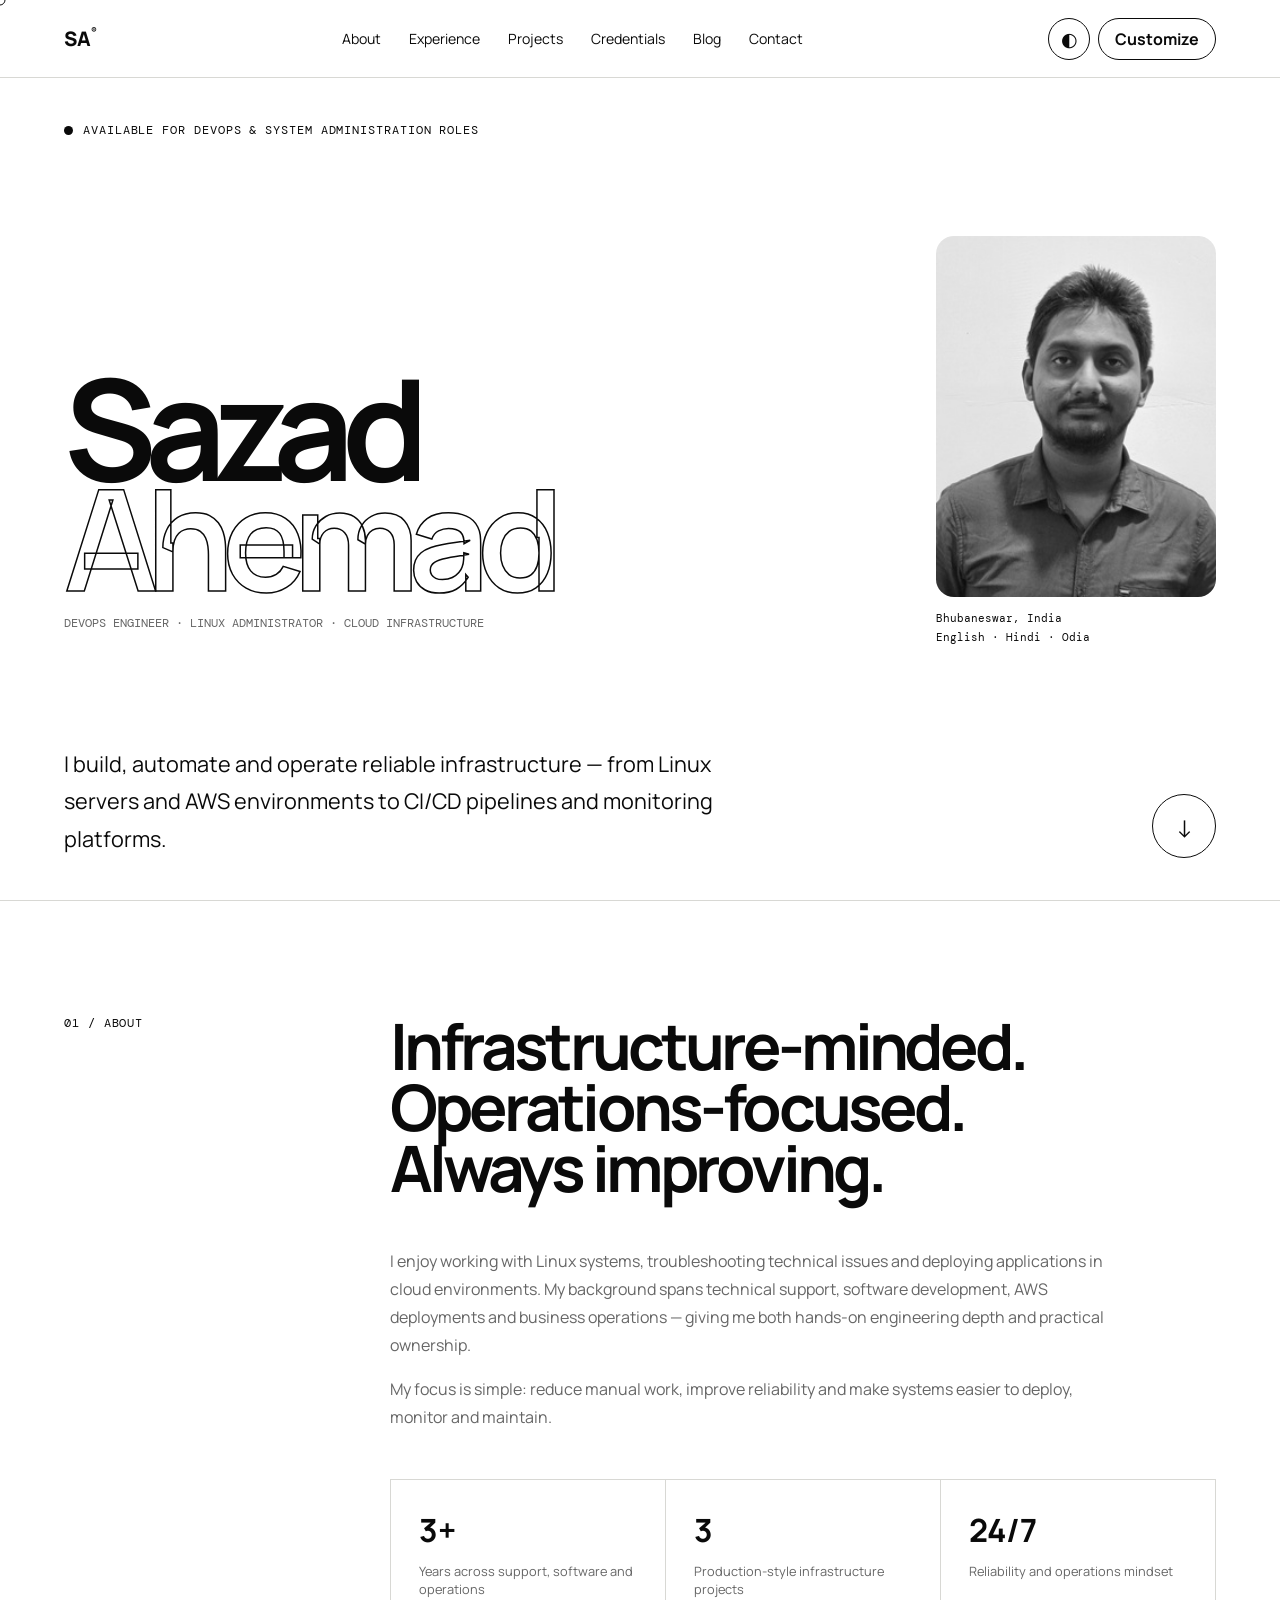
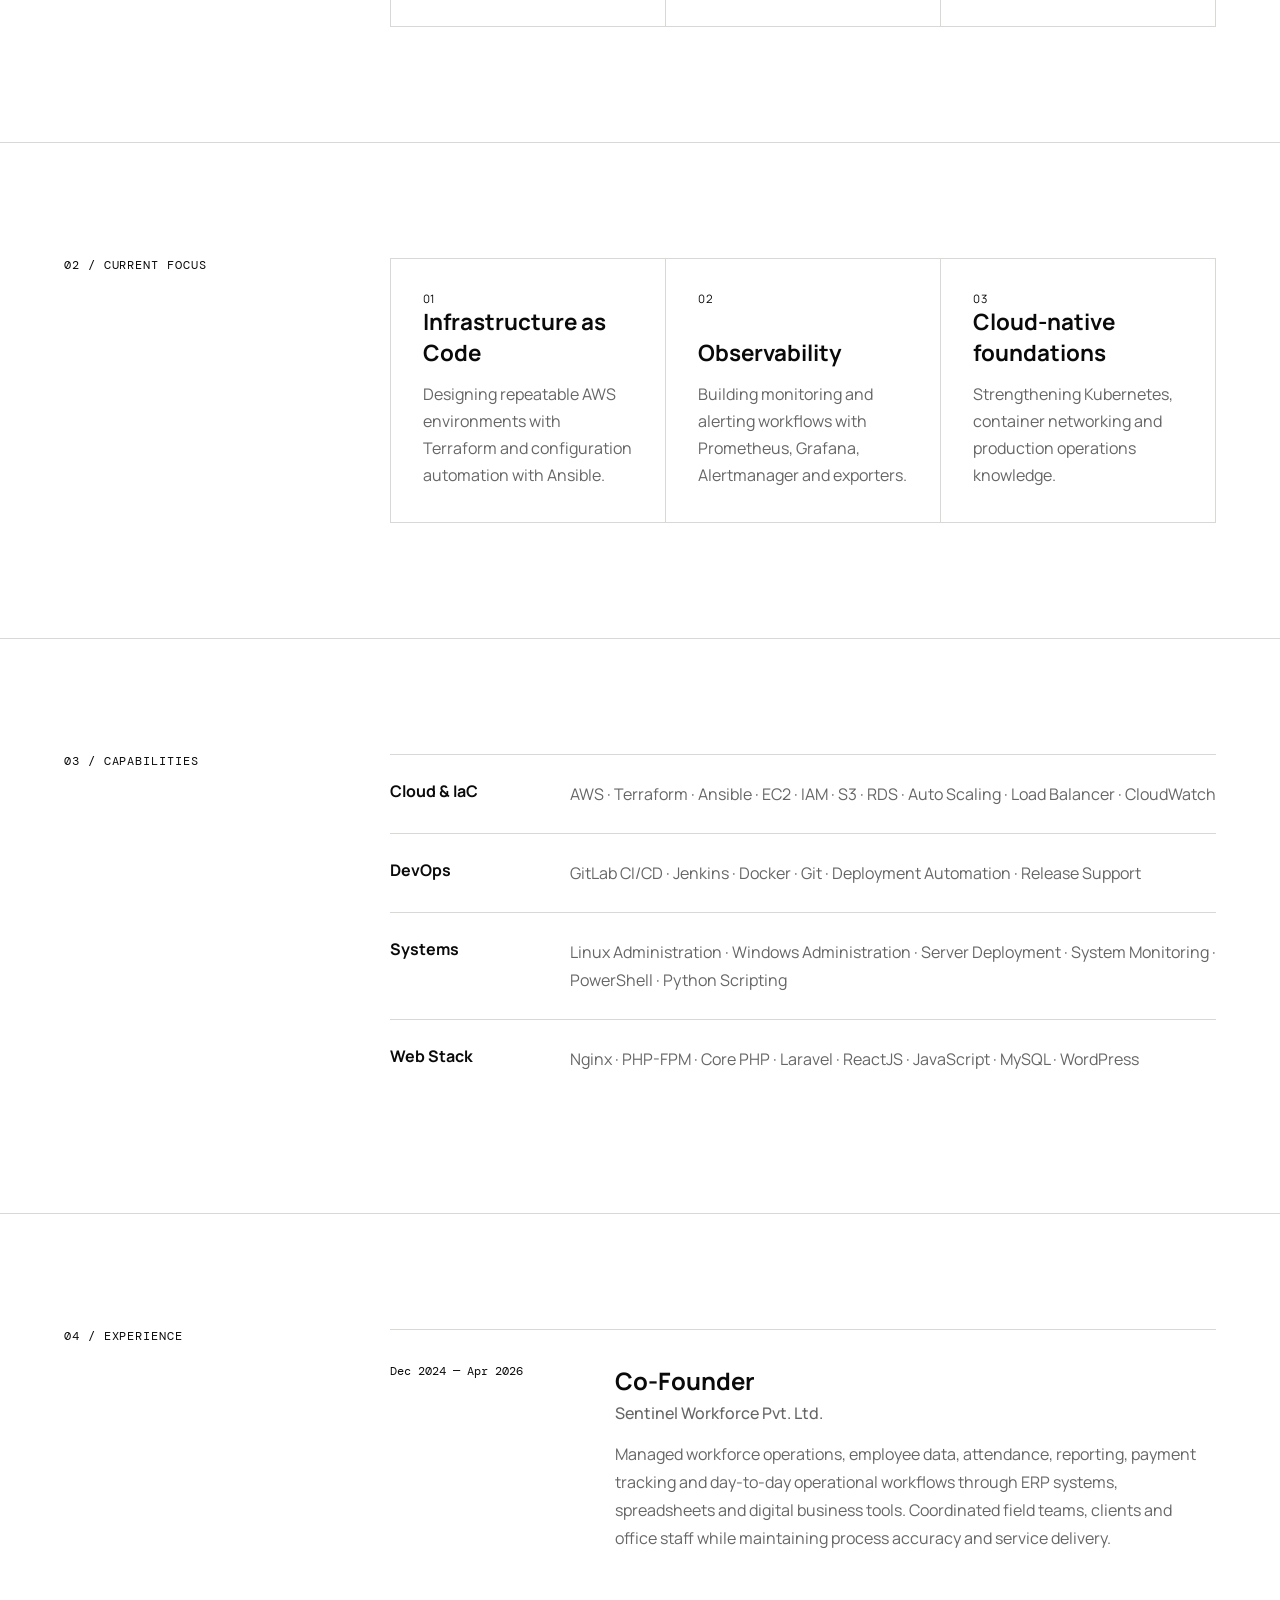
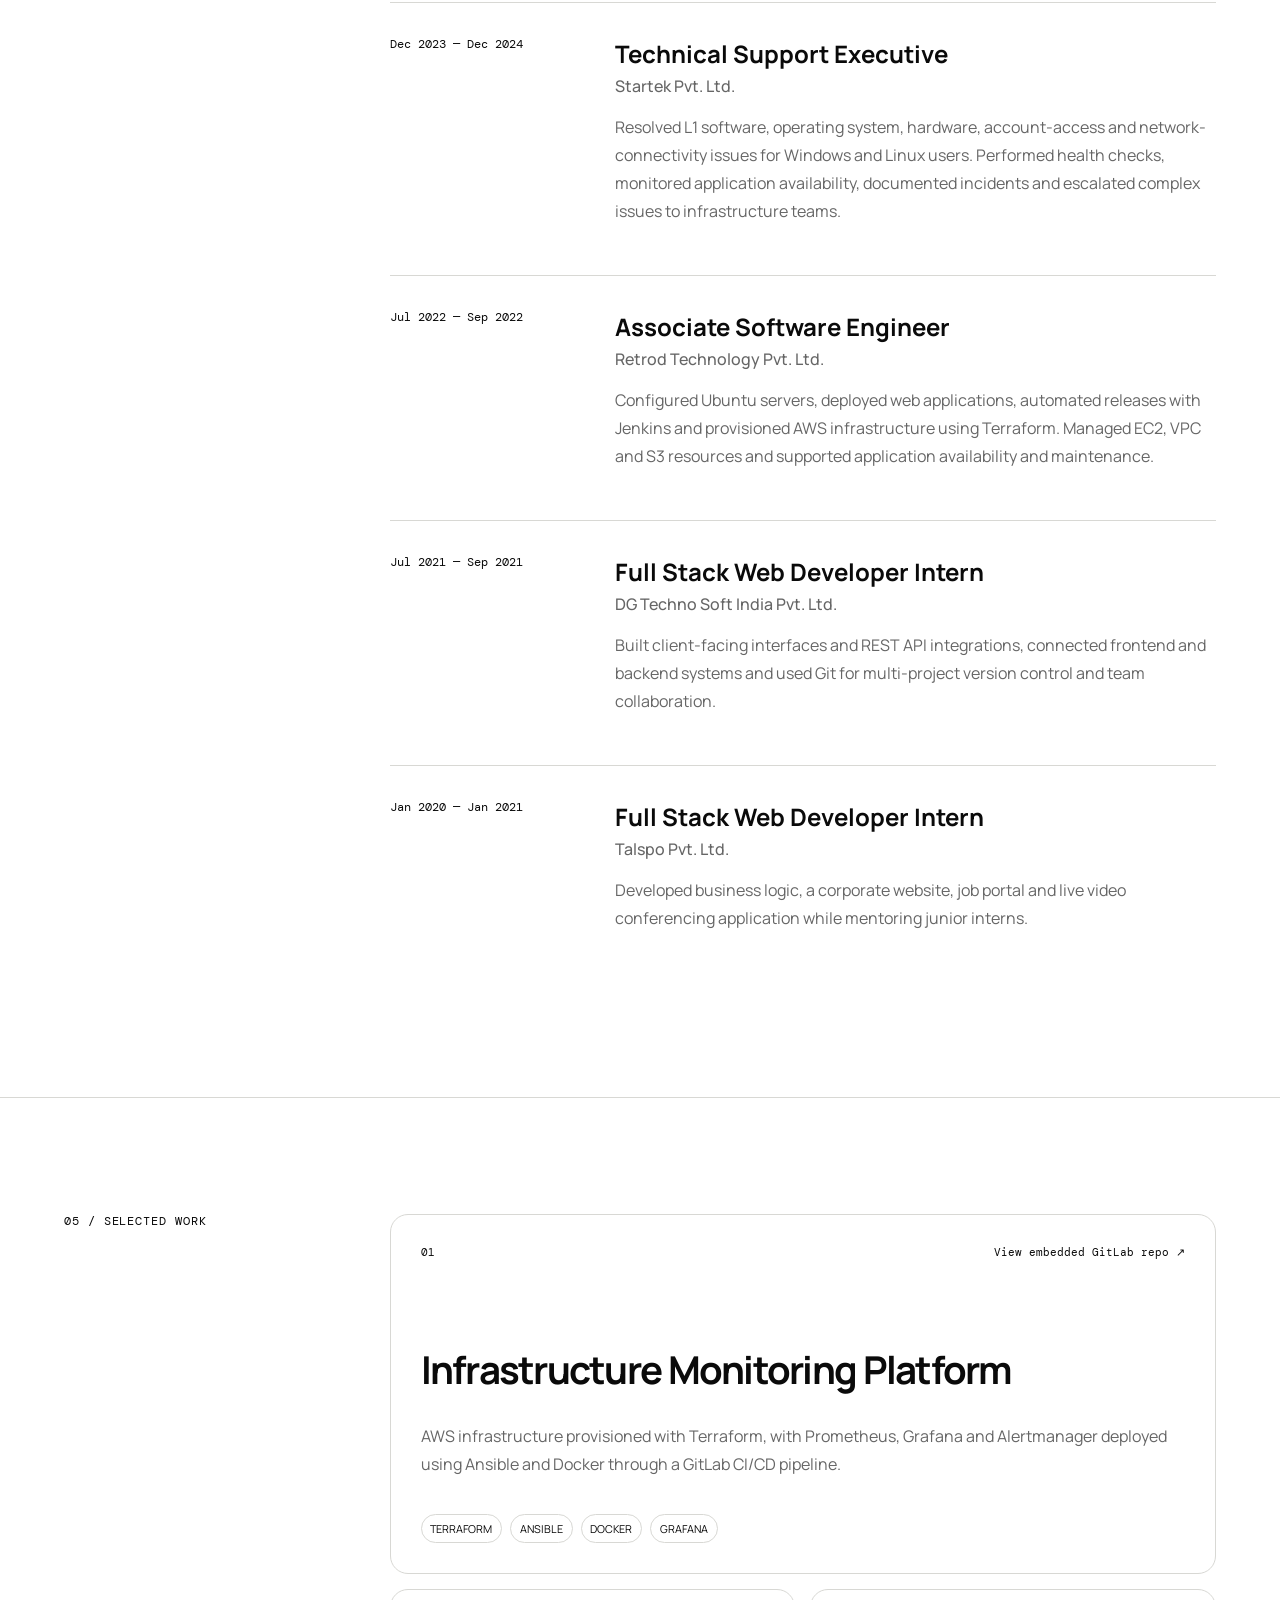
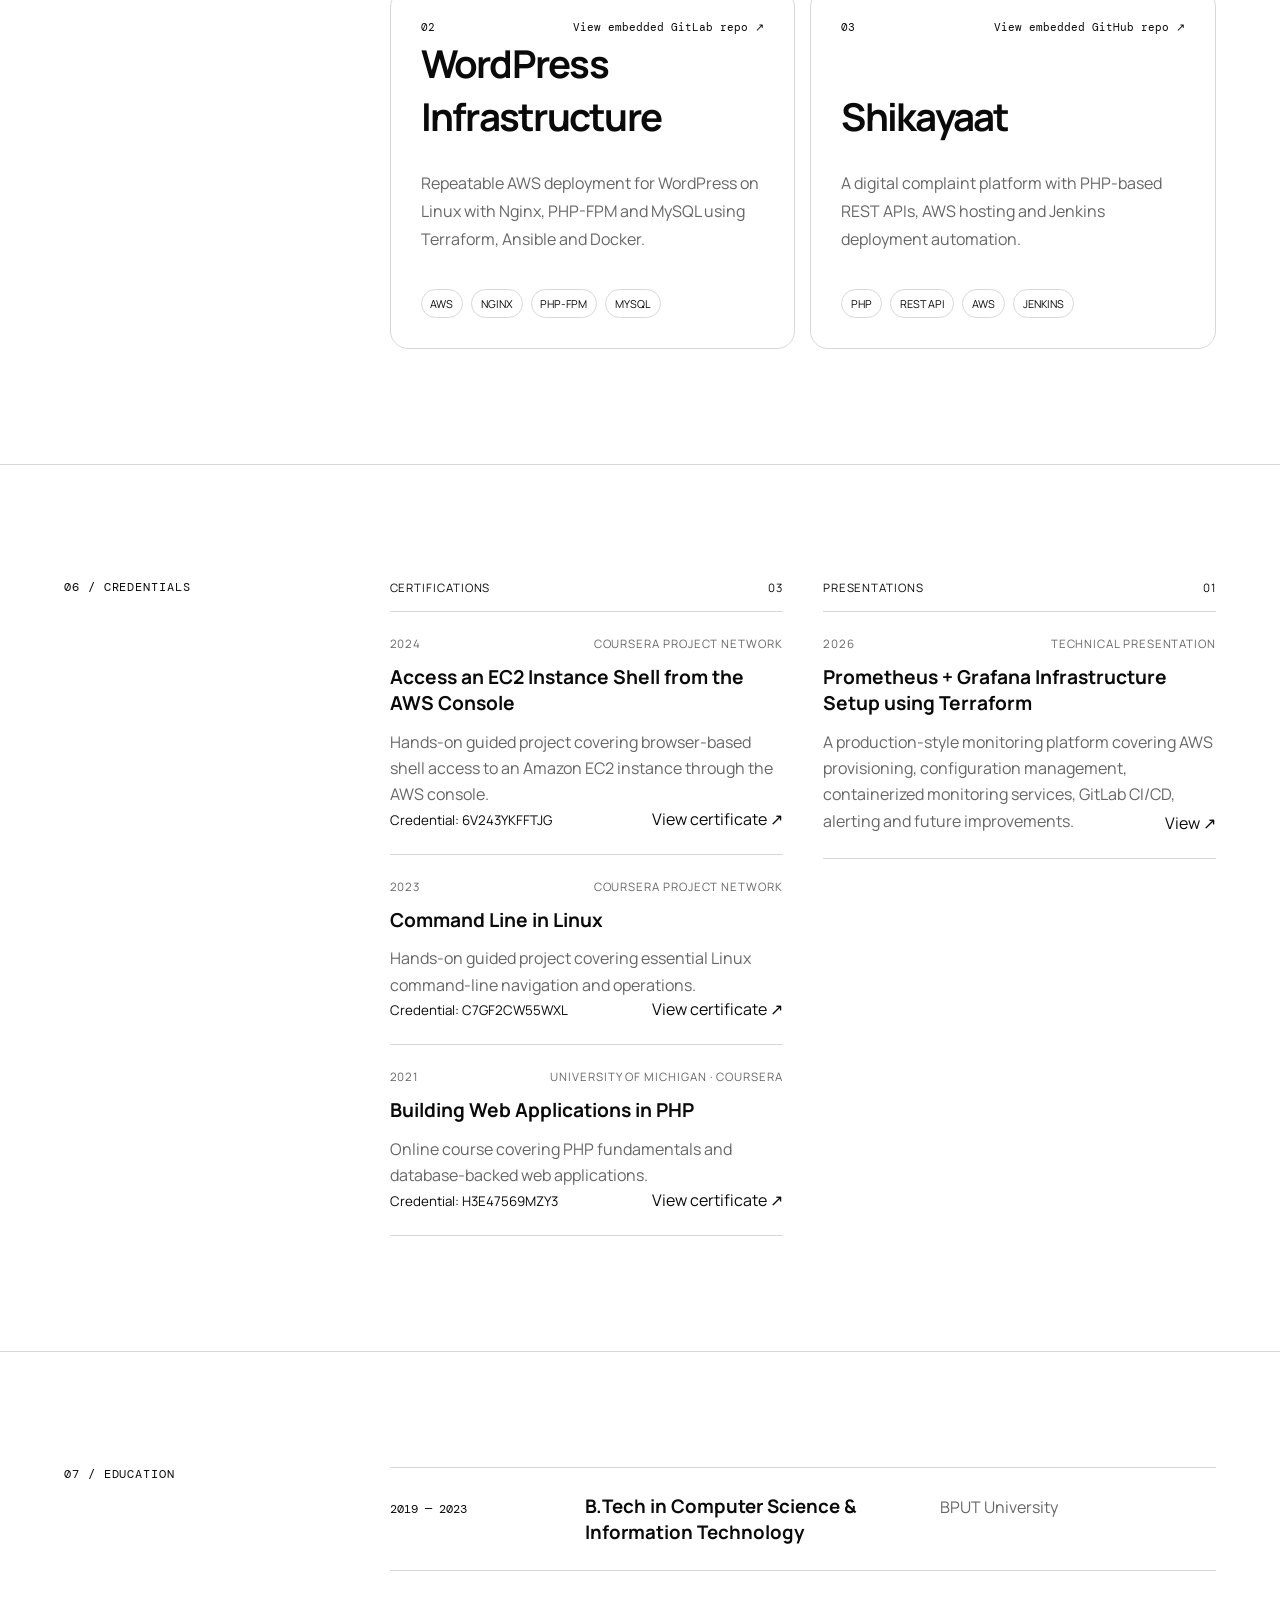
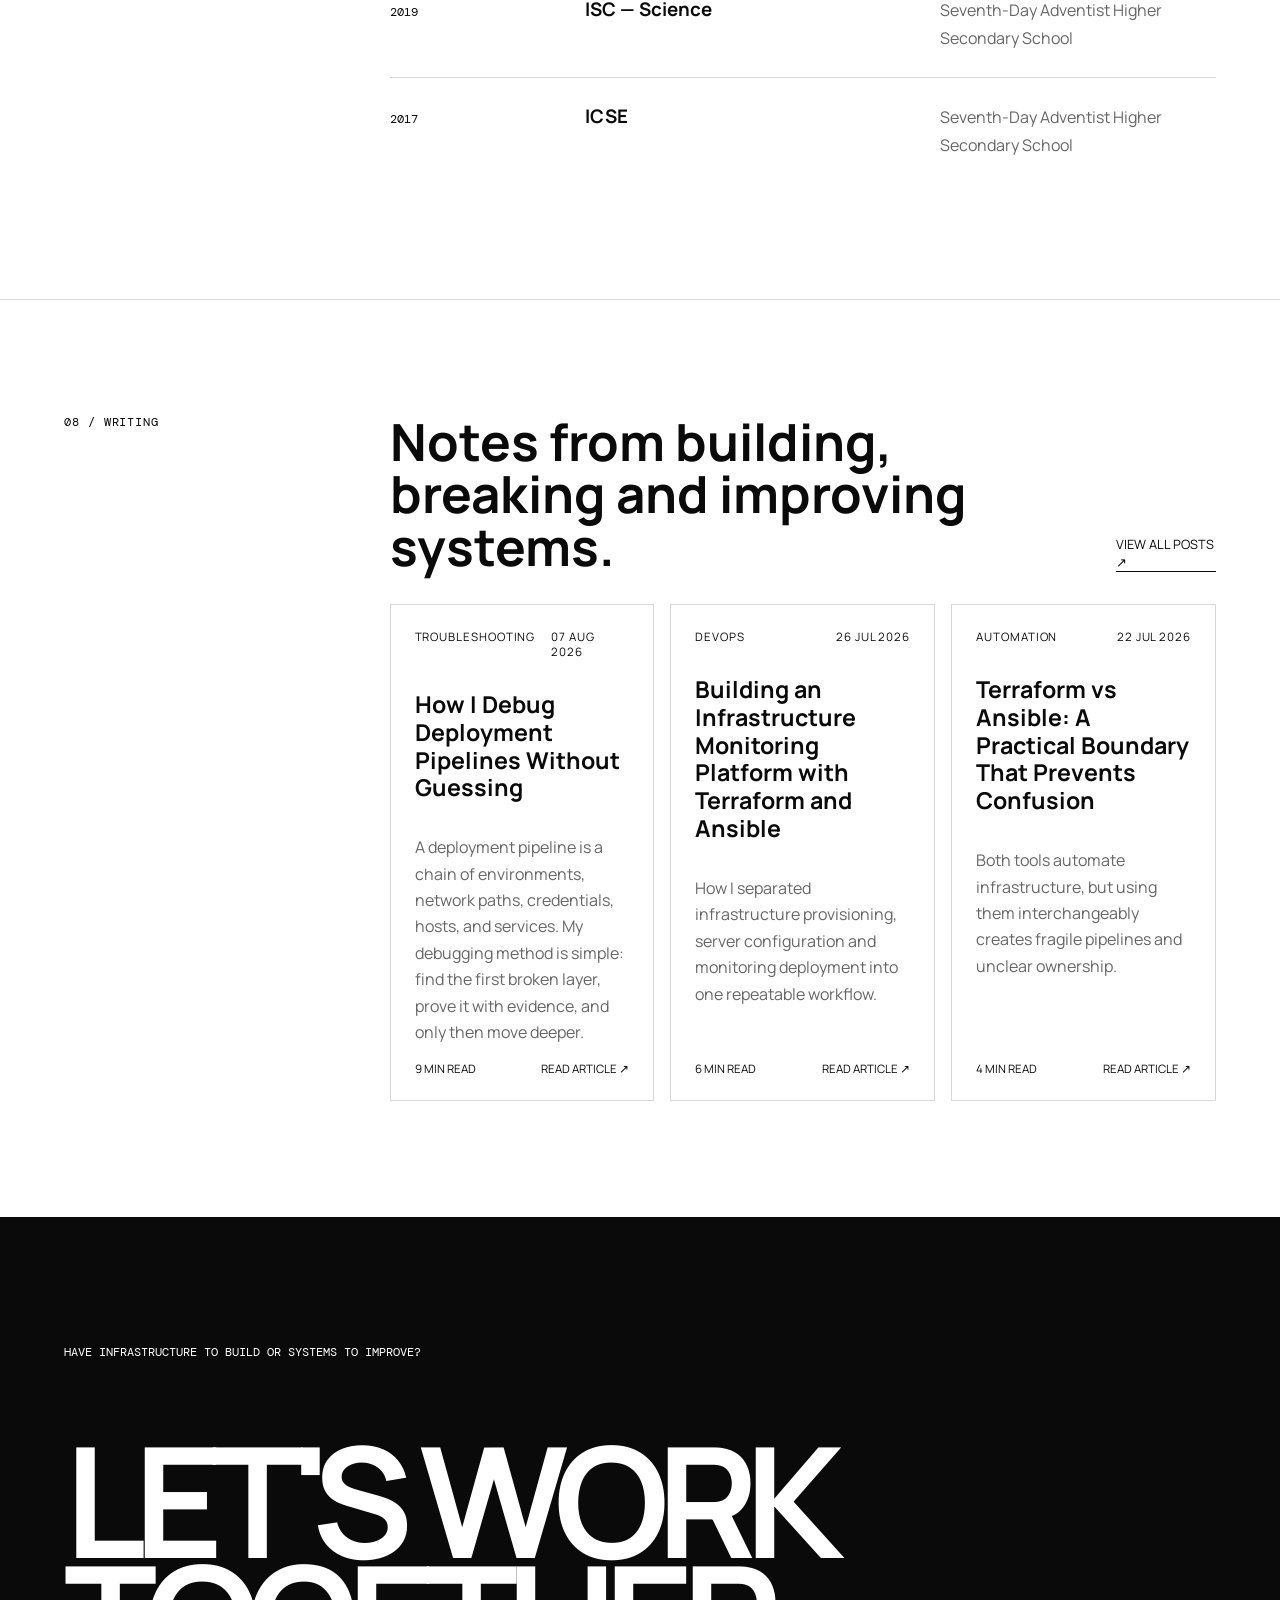
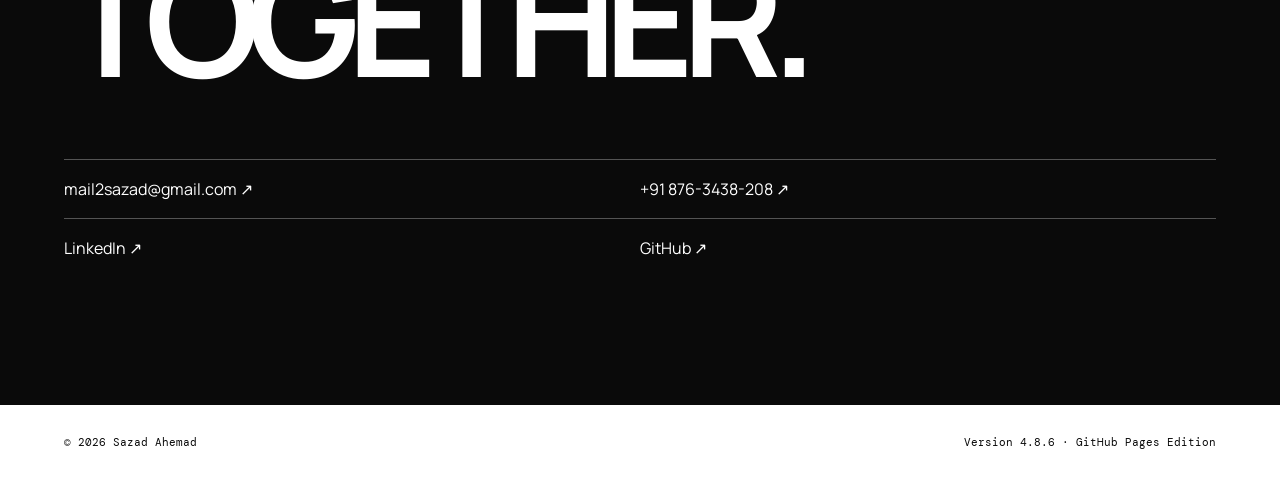
==== commit 2a707759: "updated blog post links" ====
--- a/index.html
+++ b/index.html
@@ -9,7 +9,7 @@
   <link rel="preconnect" href="https://fonts.googleapis.com">
   <link rel="preconnect" href="https://fonts.gstatic.com" crossorigin>
   <link href="https://fonts.googleapis.com/css2?family=DM+Mono:wght@400;500&family=Manrope:wght@400;500;600;700;800&display=swap" rel="stylesheet">
-  <link rel="stylesheet" href="styles.v4.0.0.css?v=4.8.4">
+  <link rel="stylesheet" href="styles.v4.0.0.css?v=4.8.6">
   <link rel="icon" type="image/x-icon" href="assets/favicon.ico">
 </head>
 <body>
@@ -46,7 +46,7 @@
     <section id="contact" class="contact-section"><div id="contact-eyebrow" class="contact-eyebrow"></div><h2>LET'S WORK<br>TOGETHER.</h2><div id="contact-links" class="contact-links"></div></section>
   </main>
 
-  <footer><span>© <span id="year"></span> <span id="footer-name"></span></span><span>Version 4.8.4 · GitHub Pages Edition</span></footer>
+  <footer><span>© <span id="year"></span> <span id="footer-name"></span></span><span>Version 4.8.6 · GitHub Pages Edition</span></footer>
 
   <dialog id="customizer" class="customizer">
     <form method="dialog" class="customizer-panel">
@@ -60,6 +60,6 @@
   </dialog>
 
   <noscript>This portfolio requires JavaScript to load content from JSON.</noscript>
-  <script src="script.v4.0.0.js?v=4.8.4" defer></script>
+  <script src="script.v4.0.0.js?v=4.8.6" defer></script>
 </body>
 </html>
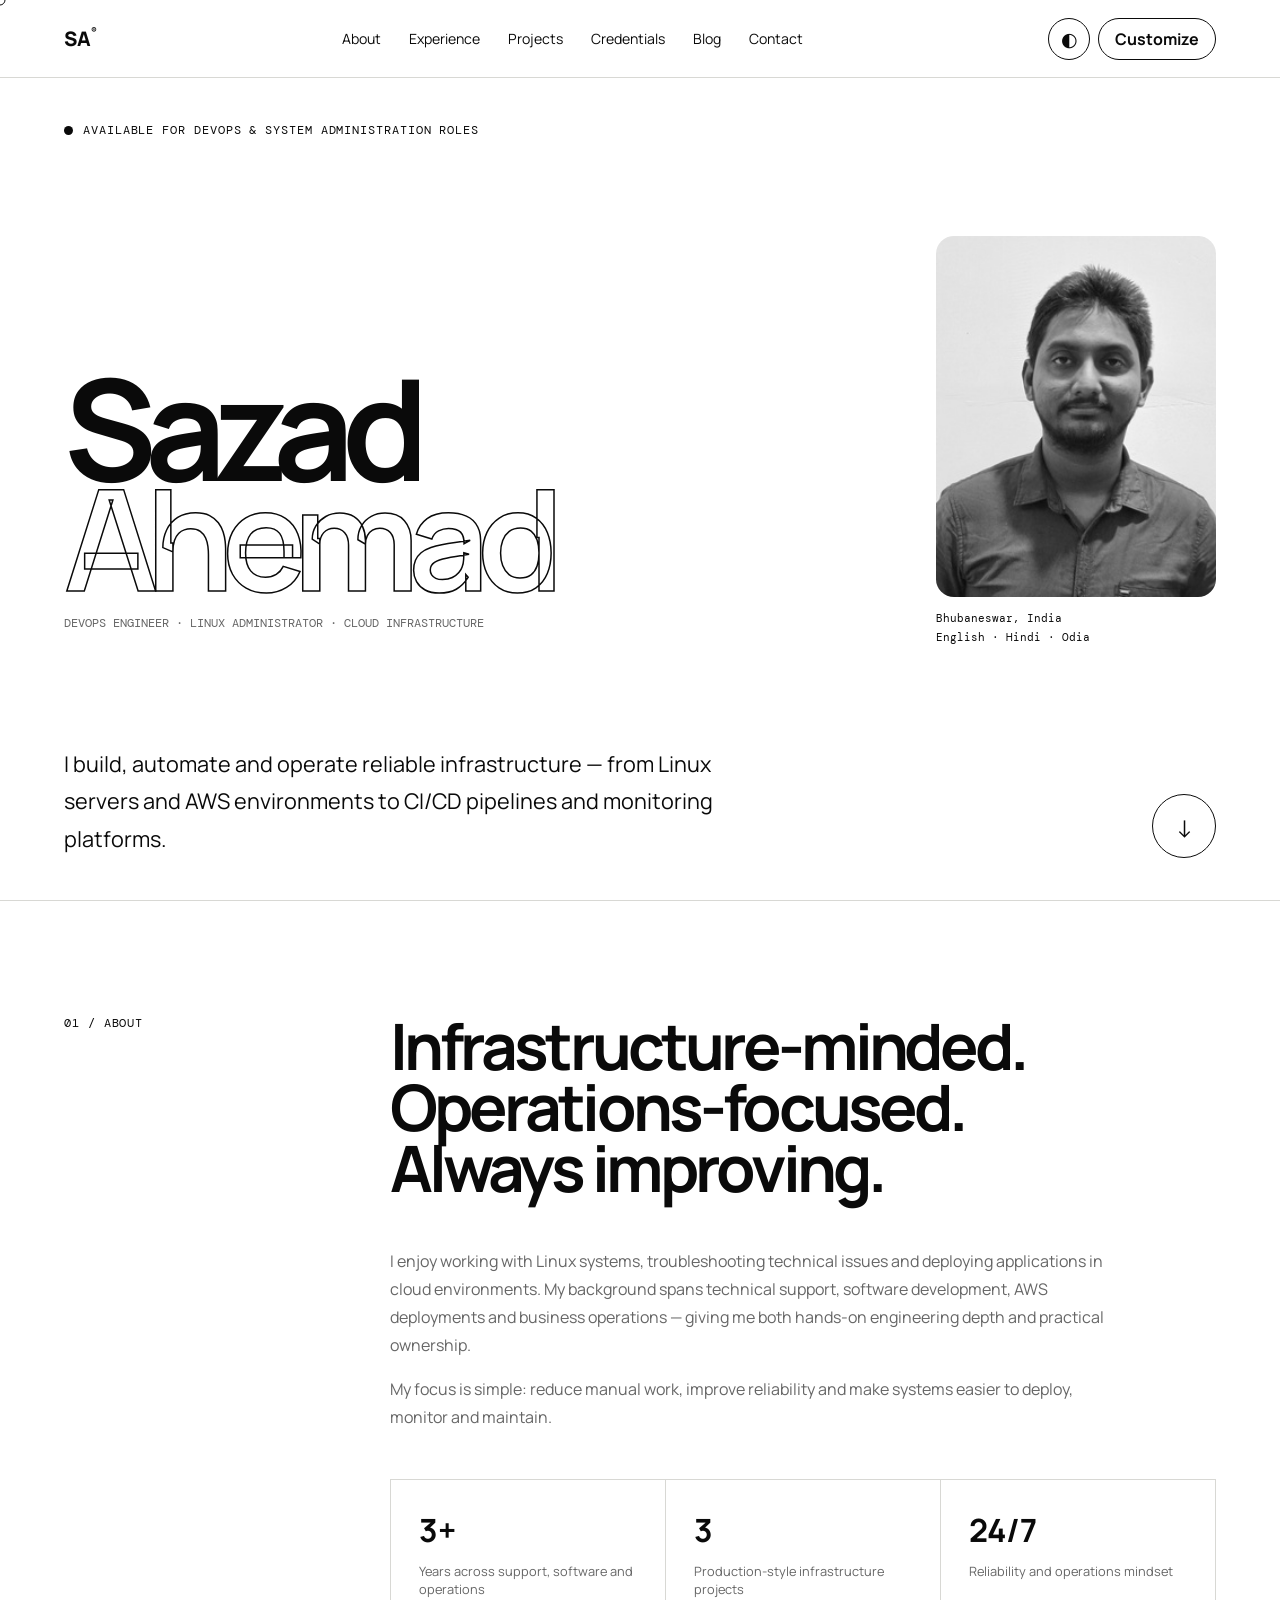
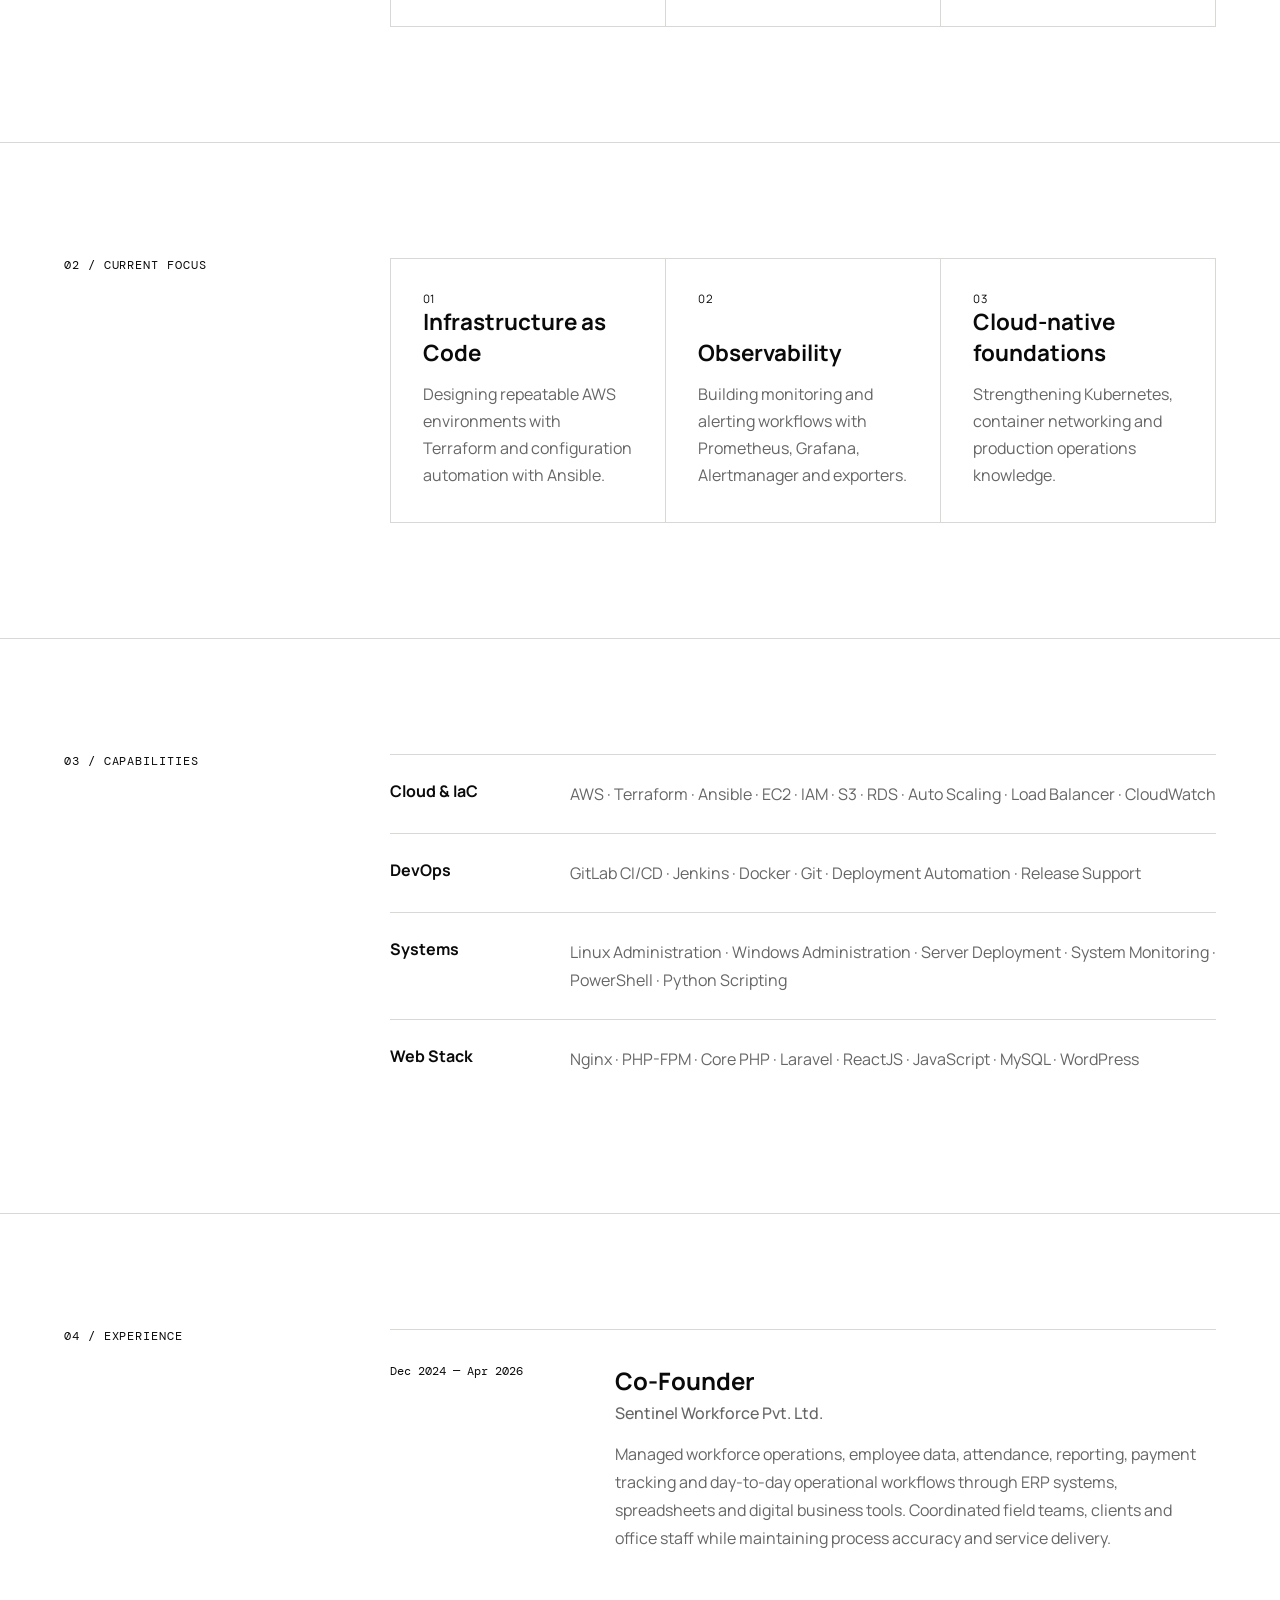
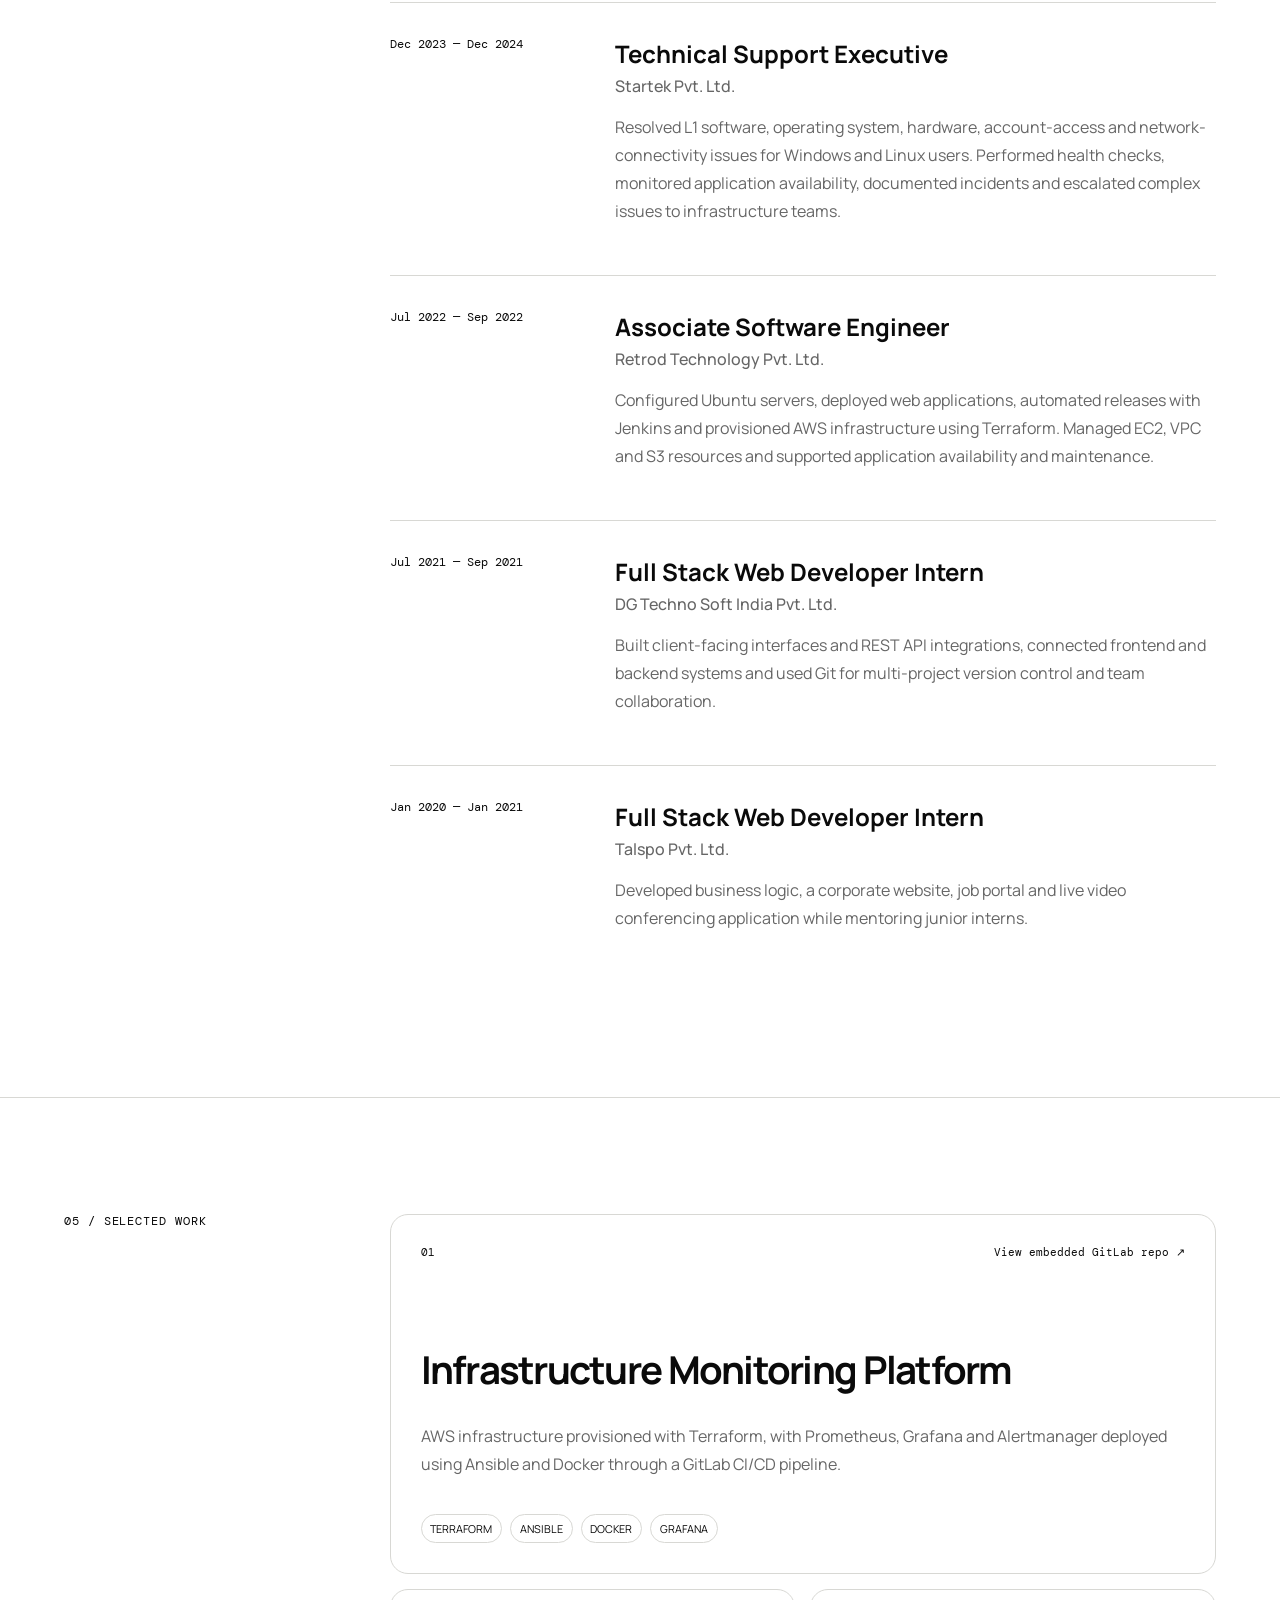
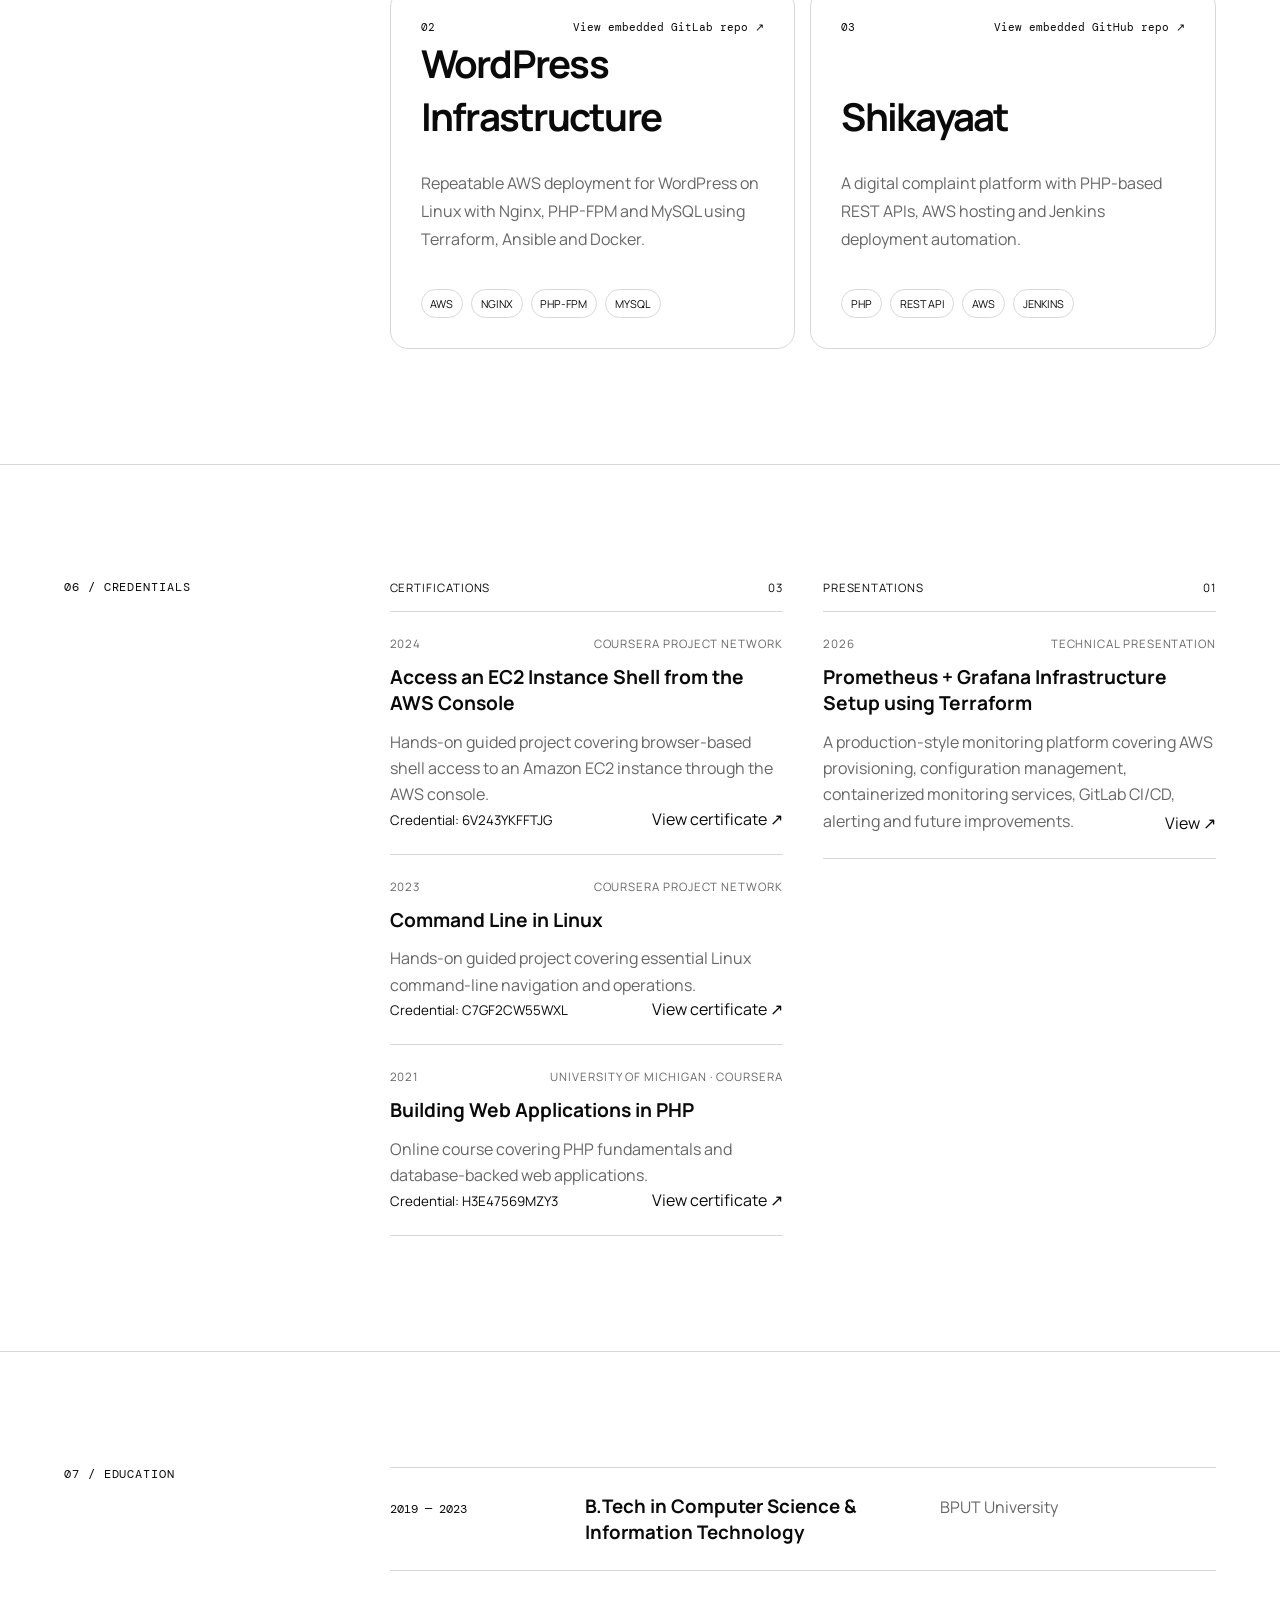
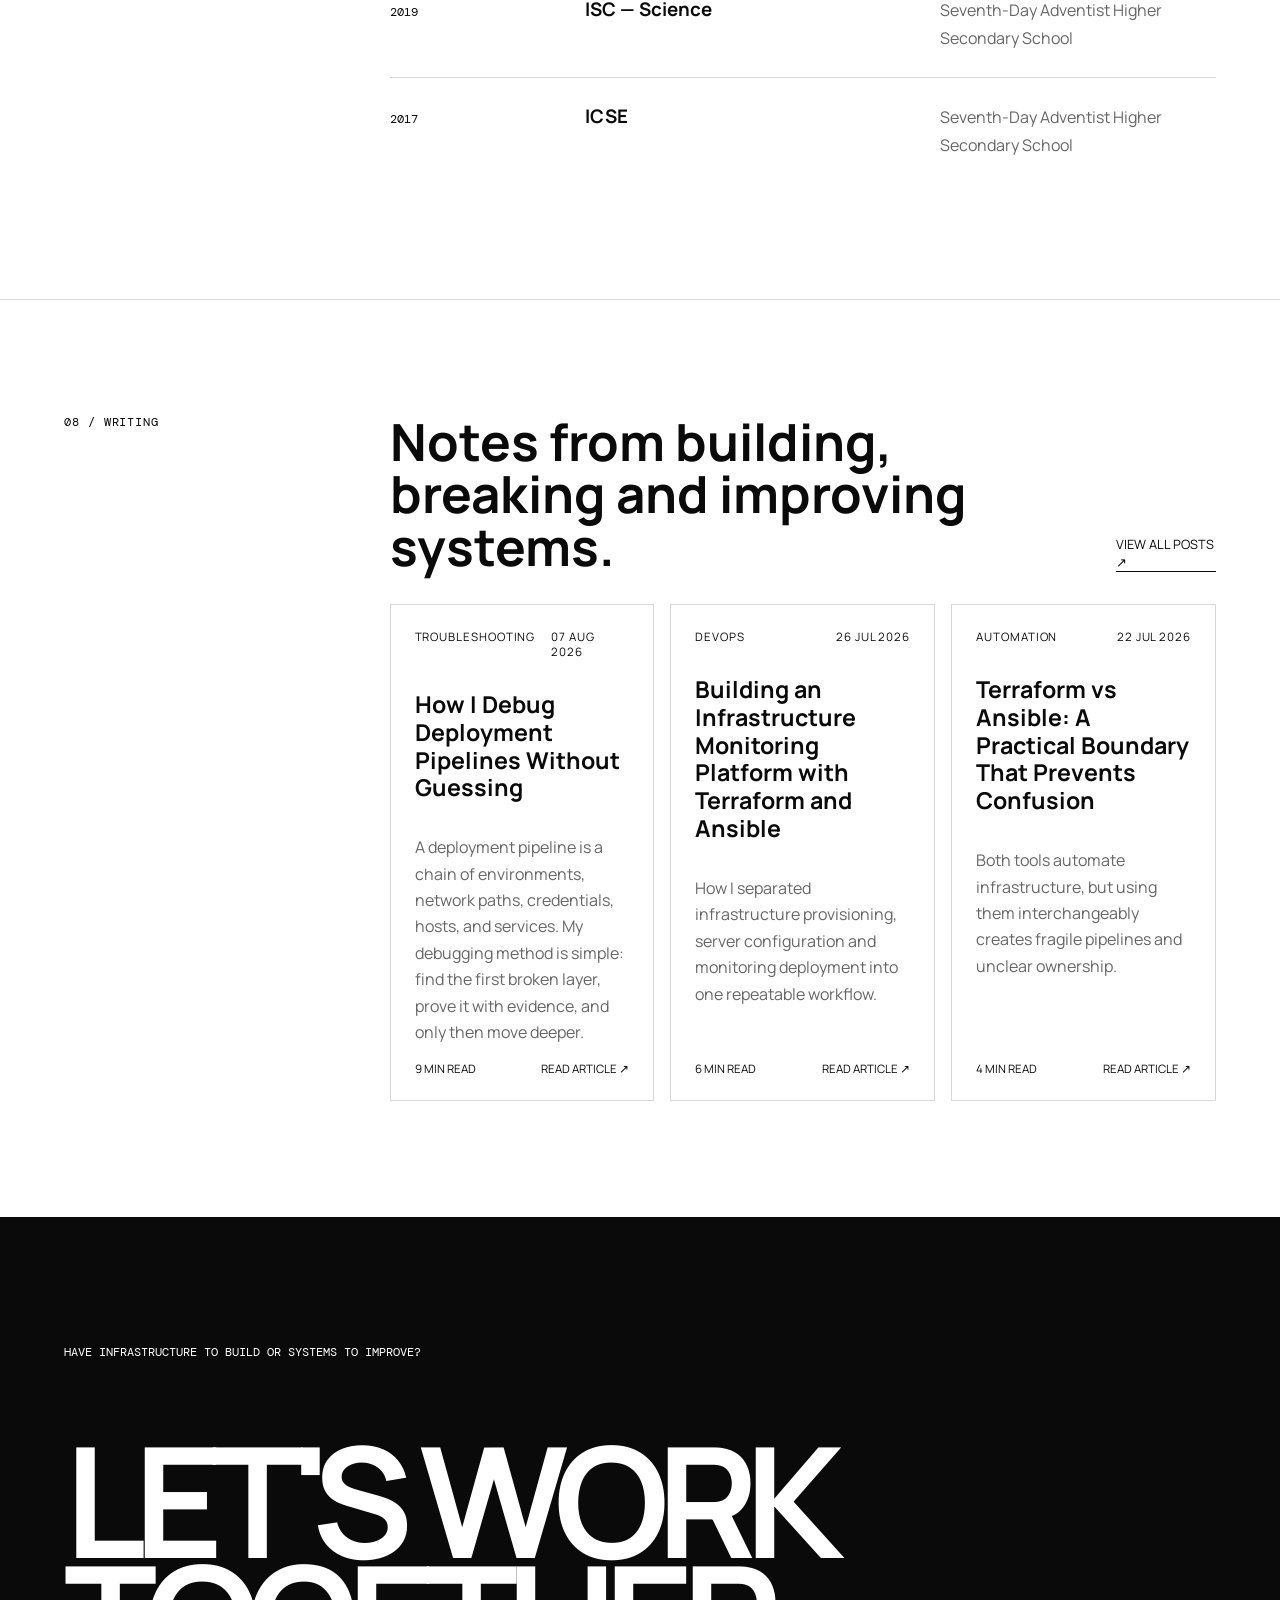
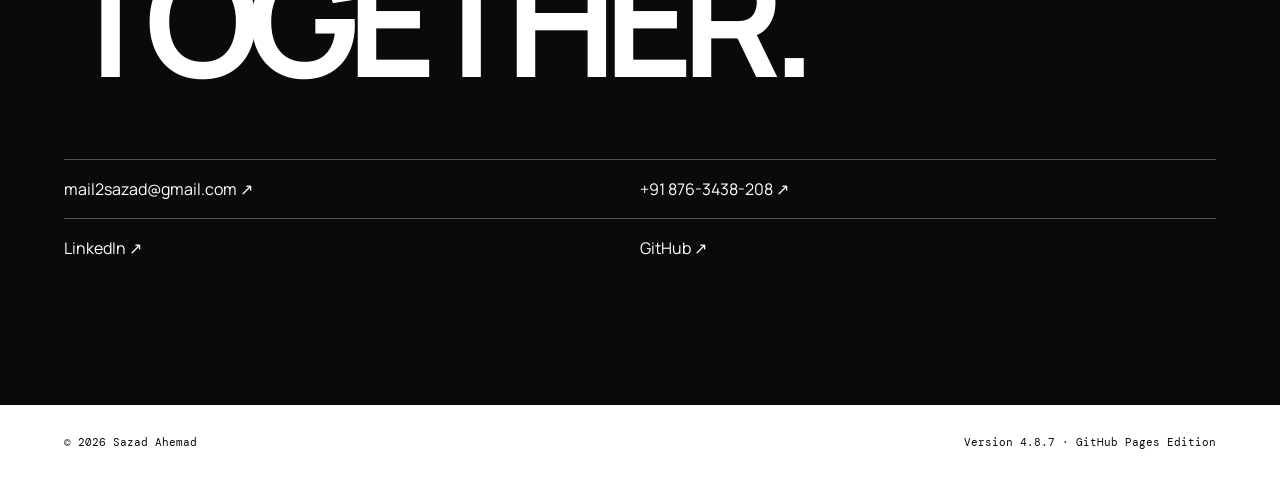
==== commit ee1370a4: "updated blog post images" ====
--- a/index.html
+++ b/index.html
@@ -9,7 +9,7 @@
   <link rel="preconnect" href="https://fonts.googleapis.com">
   <link rel="preconnect" href="https://fonts.gstatic.com" crossorigin>
   <link href="https://fonts.googleapis.com/css2?family=DM+Mono:wght@400;500&family=Manrope:wght@400;500;600;700;800&display=swap" rel="stylesheet">
-  <link rel="stylesheet" href="styles.v4.0.0.css?v=4.8.6">
+  <link rel="stylesheet" href="styles.v4.0.0.css?v=4.8.7">
   <link rel="icon" type="image/x-icon" href="assets/favicon.ico">
 </head>
 <body>
@@ -46,7 +46,7 @@
     <section id="contact" class="contact-section"><div id="contact-eyebrow" class="contact-eyebrow"></div><h2>LET'S WORK<br>TOGETHER.</h2><div id="contact-links" class="contact-links"></div></section>
   </main>
 
-  <footer><span>© <span id="year"></span> <span id="footer-name"></span></span><span>Version 4.8.6 · GitHub Pages Edition</span></footer>
+  <footer><span>© <span id="year"></span> <span id="footer-name"></span></span><span>Version 4.8.7 · GitHub Pages Edition</span></footer>
 
   <dialog id="customizer" class="customizer">
     <form method="dialog" class="customizer-panel">
@@ -60,6 +60,6 @@
   </dialog>
 
   <noscript>This portfolio requires JavaScript to load content from JSON.</noscript>
-  <script src="script.v4.0.0.js?v=4.8.6" defer></script>
+  <script src="script.v4.0.0.js?v=4.8.7" defer></script>
 </body>
 </html>
--- a/styles.v4.0.0.css
+++ b/styles.v4.0.0.css
@@ -26,5 +26,7 @@
 .sr-only{position:absolute;width:1px;height:1px;padding:0;margin:-1px;overflow:hidden;clip:rect(0,0,0,0);white-space:nowrap;border:0}
 .repo-folder{width:100%;border:0;background:transparent;text-align:left;cursor:pointer}.markdown-table-wrap{max-width:100%;margin:1.5rem 0;overflow-x:auto}.markdown-table-wrap table{width:100%;border-collapse:collapse}.markdown-table-wrap th,.markdown-table-wrap td{min-width:120px;padding:.7rem .8rem;border:1px solid var(--line);vertical-align:top}.markdown-table-wrap th{background:var(--surface);color:var(--ink);font-weight:700}.markdown-table-wrap td{color:var(--muted)}
 .repo-view-file{width:100%;border:0;background:transparent;text-align:left;cursor:pointer}.repo-file-viewer{margin-top:1.25rem;border:1px solid var(--line);scroll-margin-top:90px;overflow:hidden}.repo-file-viewer[hidden]{display:none}.repo-close-file{border:0;background:transparent;color:inherit;cursor:pointer;font:inherit}.repo-code{max-height:70vh;margin:0;padding:1.25rem;overflow:auto;background:var(--surface);white-space:pre;tab-size:2}.repo-image-preview{padding:2rem;text-align:center}.repo-image-preview img{max-width:100%;max-height:75vh}.certificate-main{max-width:1400px;margin:0 auto;padding:3rem clamp(20px,5vw,72px) 5rem}.certificate-header{padding:2rem 0}.certificate-header h1{font-size:clamp(2.2rem,5vw,5rem);line-height:1;margin:.75rem 0}.pdf-notice{padding:1rem;border:1px solid var(--line);background:var(--surface);font-size:.82rem;color:var(--muted)}.pdf-frame-wrap{height:min(82vh,1000px);margin-top:1rem;border:1px solid var(--line);overflow:hidden}.pdf-frame-wrap iframe{width:100%;height:100%;border:0;background:#555}
+.article-main,.article-body{min-width:0}.article-body{overflow-wrap:anywhere}.article-body figure{max-width:100%;margin:2rem 0;overflow:hidden}.article-body img{display:block;width:auto;max-width:100%;height:auto;margin:2rem auto;object-fit:contain}.article-body picture,.article-body picture img{max-width:100%}.article-body pre,.article-body code{max-width:100%}.article-body pre{overflow-x:auto}.article-body .markdown-table-wrap{width:100%}
+@media(max-width:820px){.article-main{padding-left:20px;padding-right:20px}.article-body img{width:100%}}
 @media(max-width:900px){.focus-grid,.post-grid,.credential-layout{grid-template-columns:1fr}.site-header nav{display:none}.writing-head{align-items:flex-start;flex-direction:column;gap:1.5rem}.blog-row{grid-template-columns:1fr}.blog-row>div:first-child{flex-direction:row}.blog-row>span{text-align:left}.blog-controls{align-items:stretch;flex-direction:column}.blog-controls input{width:100%}}
 @media(max-width:700px){.project-main{padding-top:2rem}.repo-summary{grid-template-columns:1fr 1fr}.repo-summary>div:first-child{grid-column:1/-1;border-right:0;border-bottom:1px solid var(--line)}.repo-summary>div:nth-child(2){border-right:1px solid var(--line)}.repo-browser-head{align-items:flex-start;flex-direction:column}}
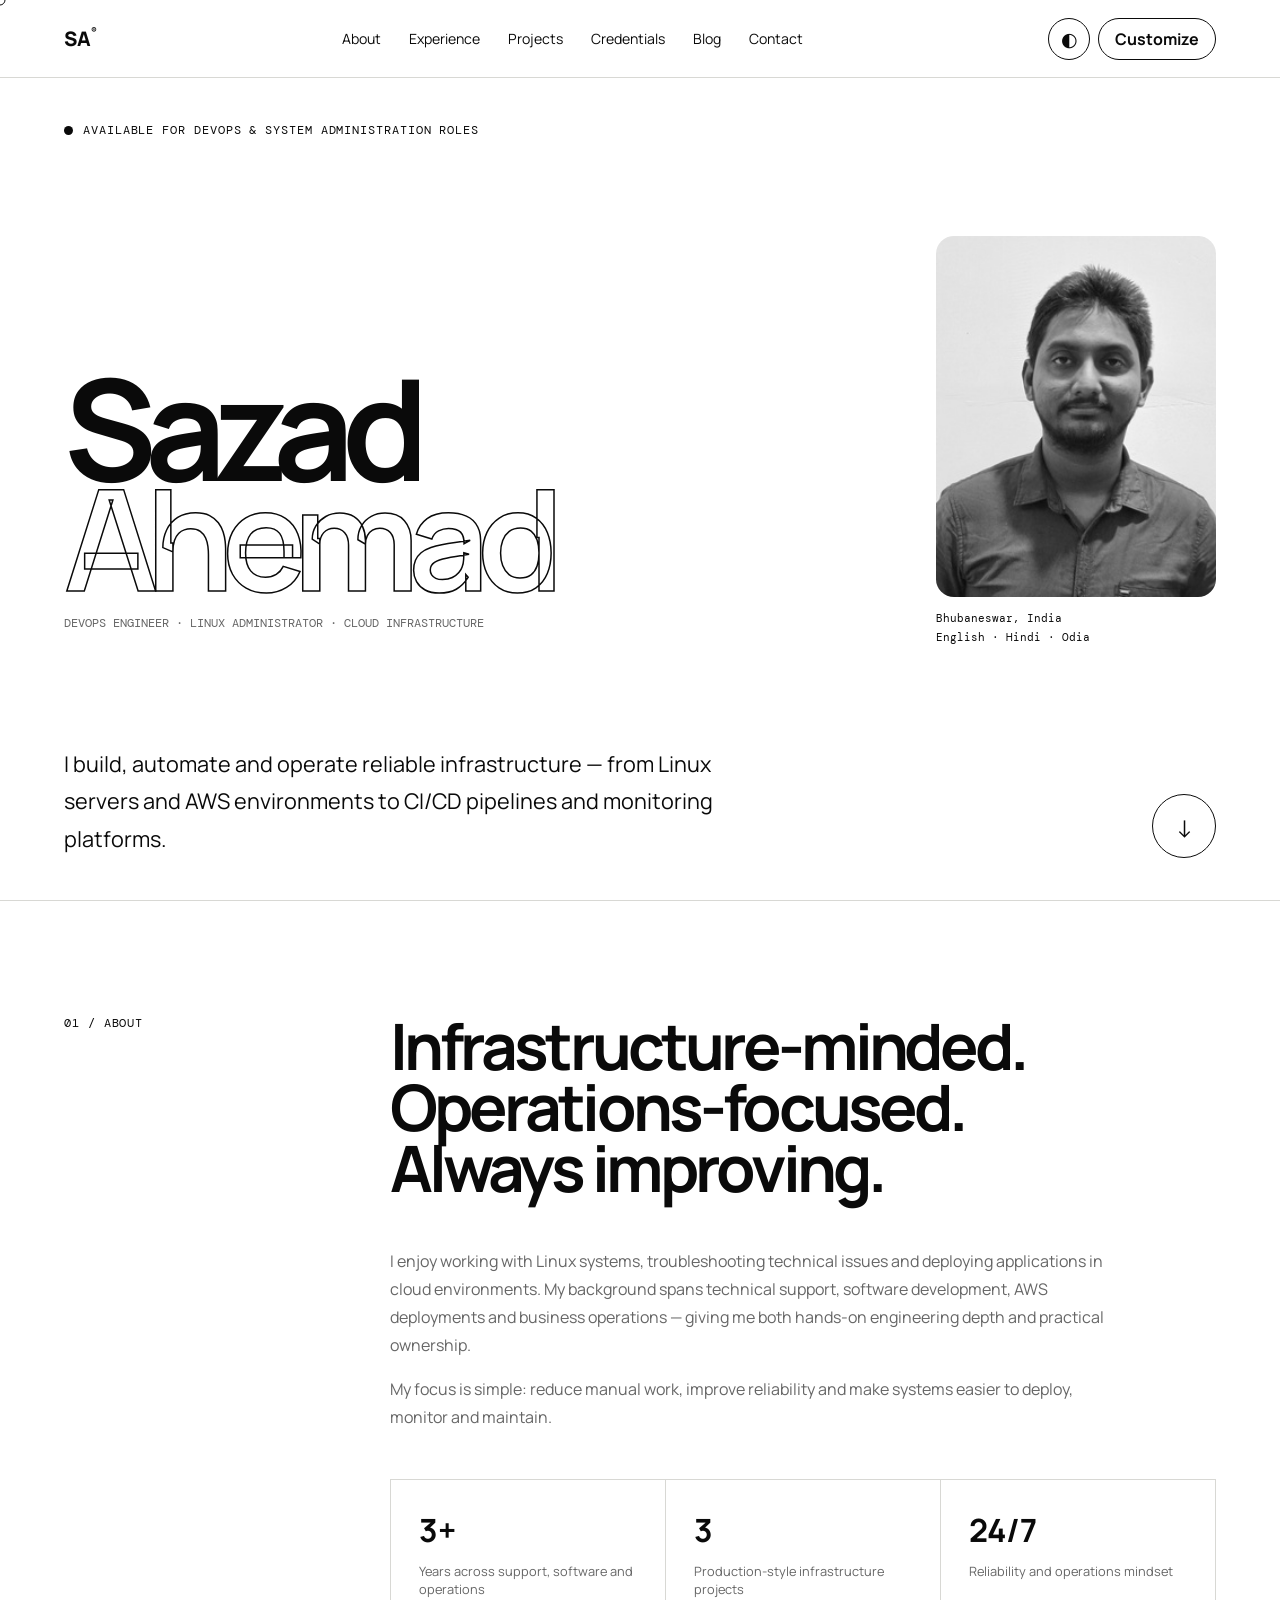
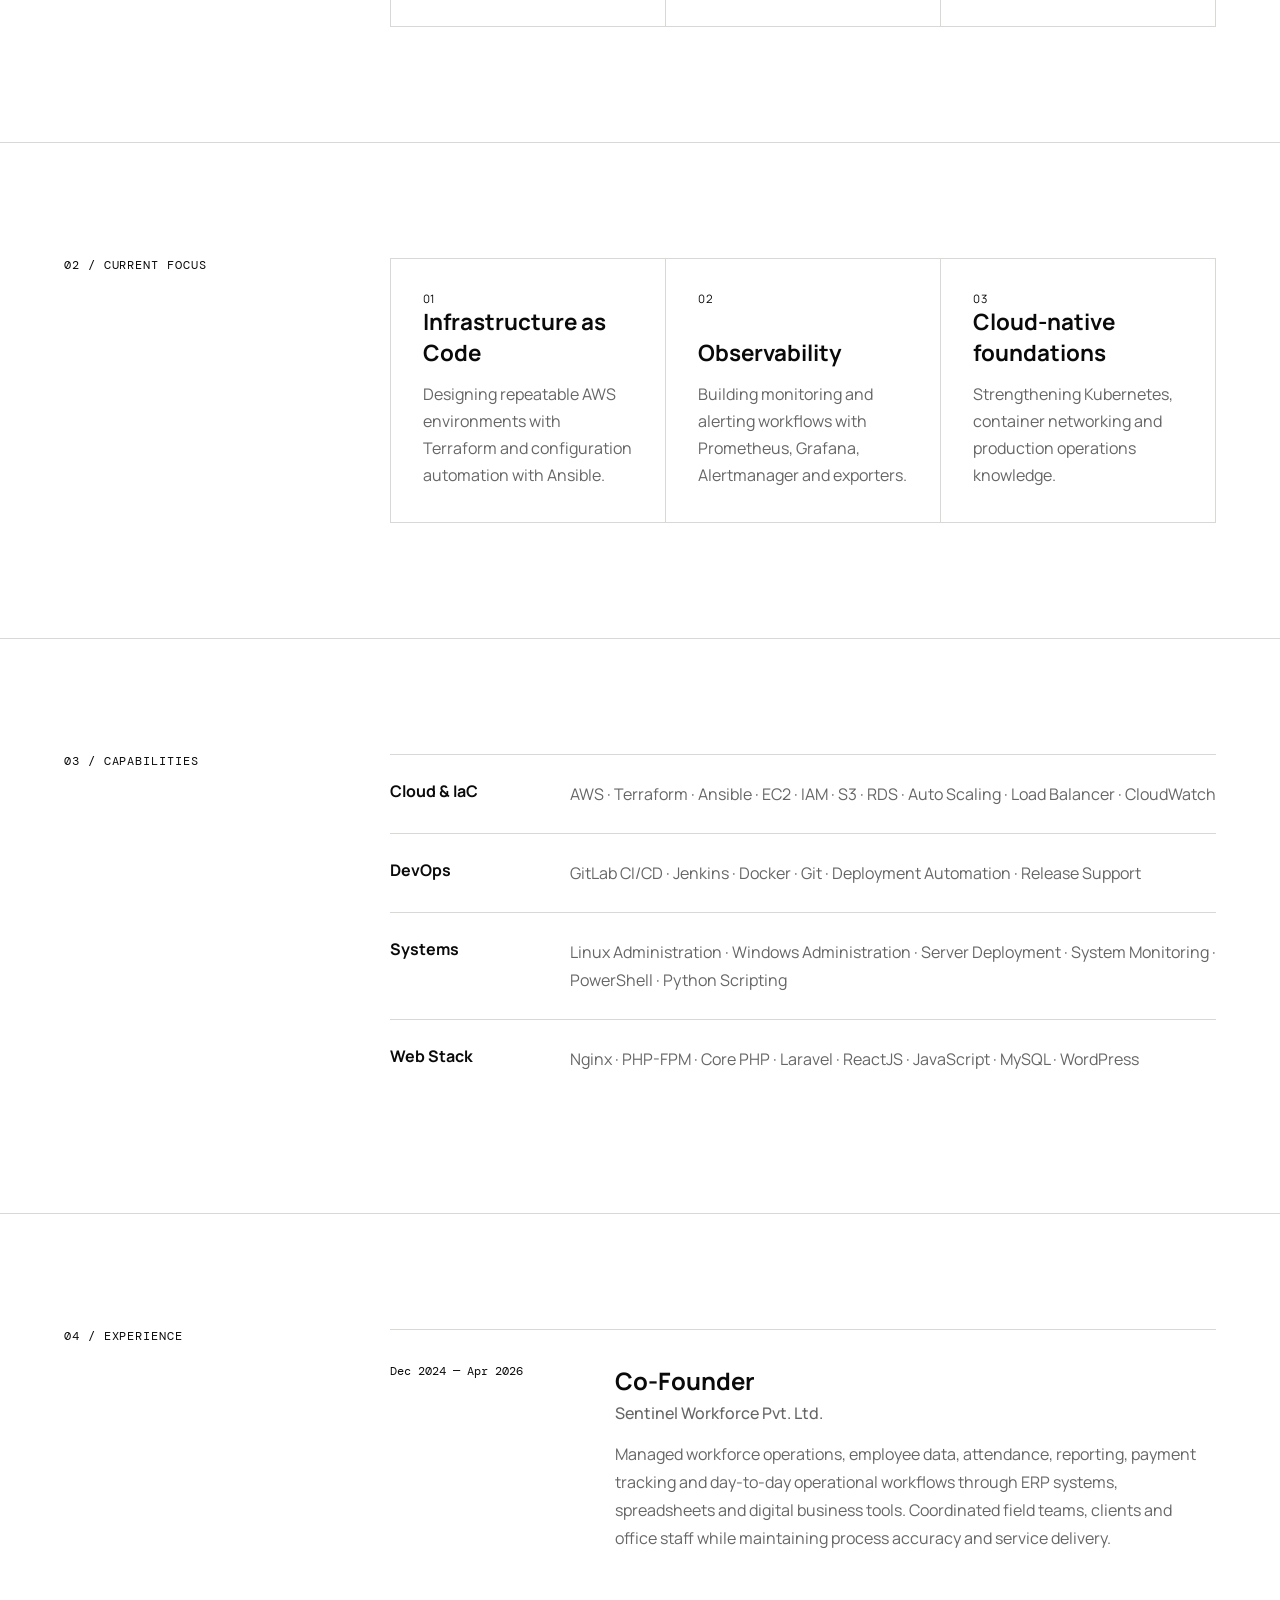
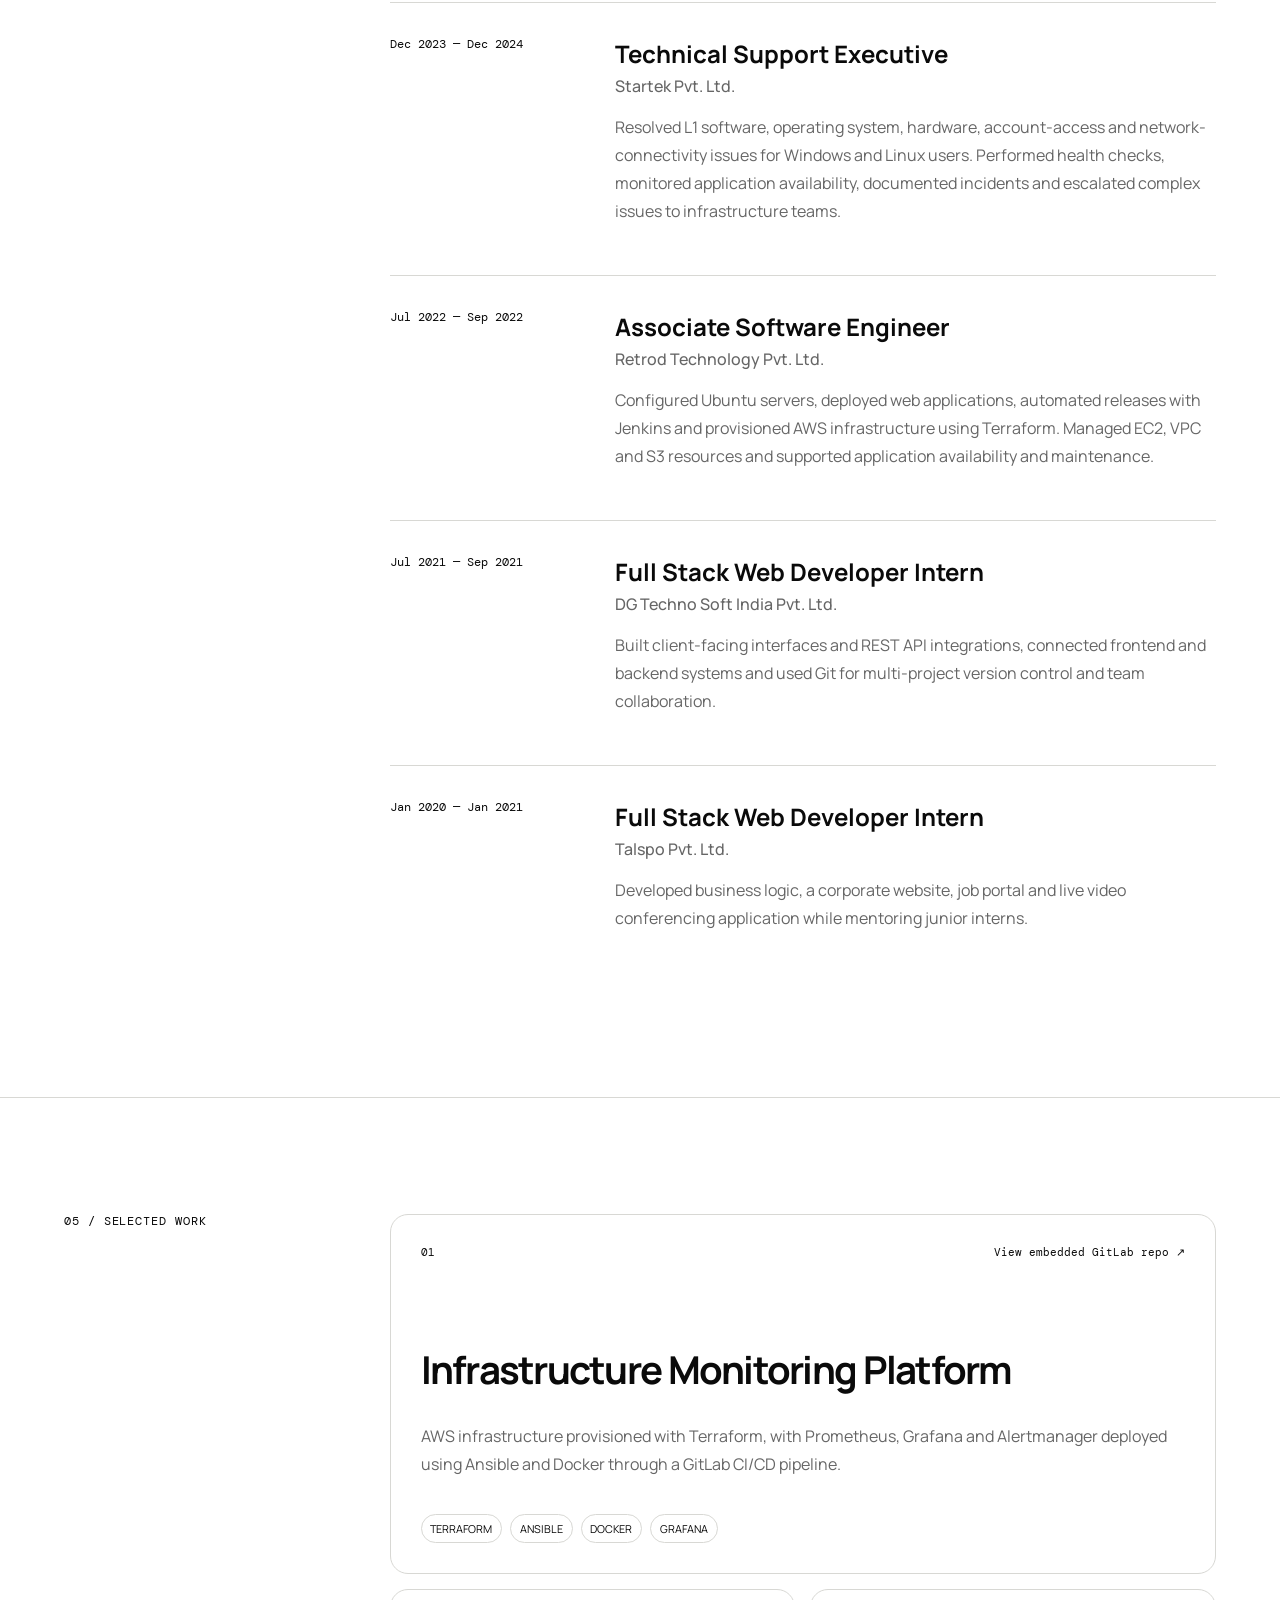
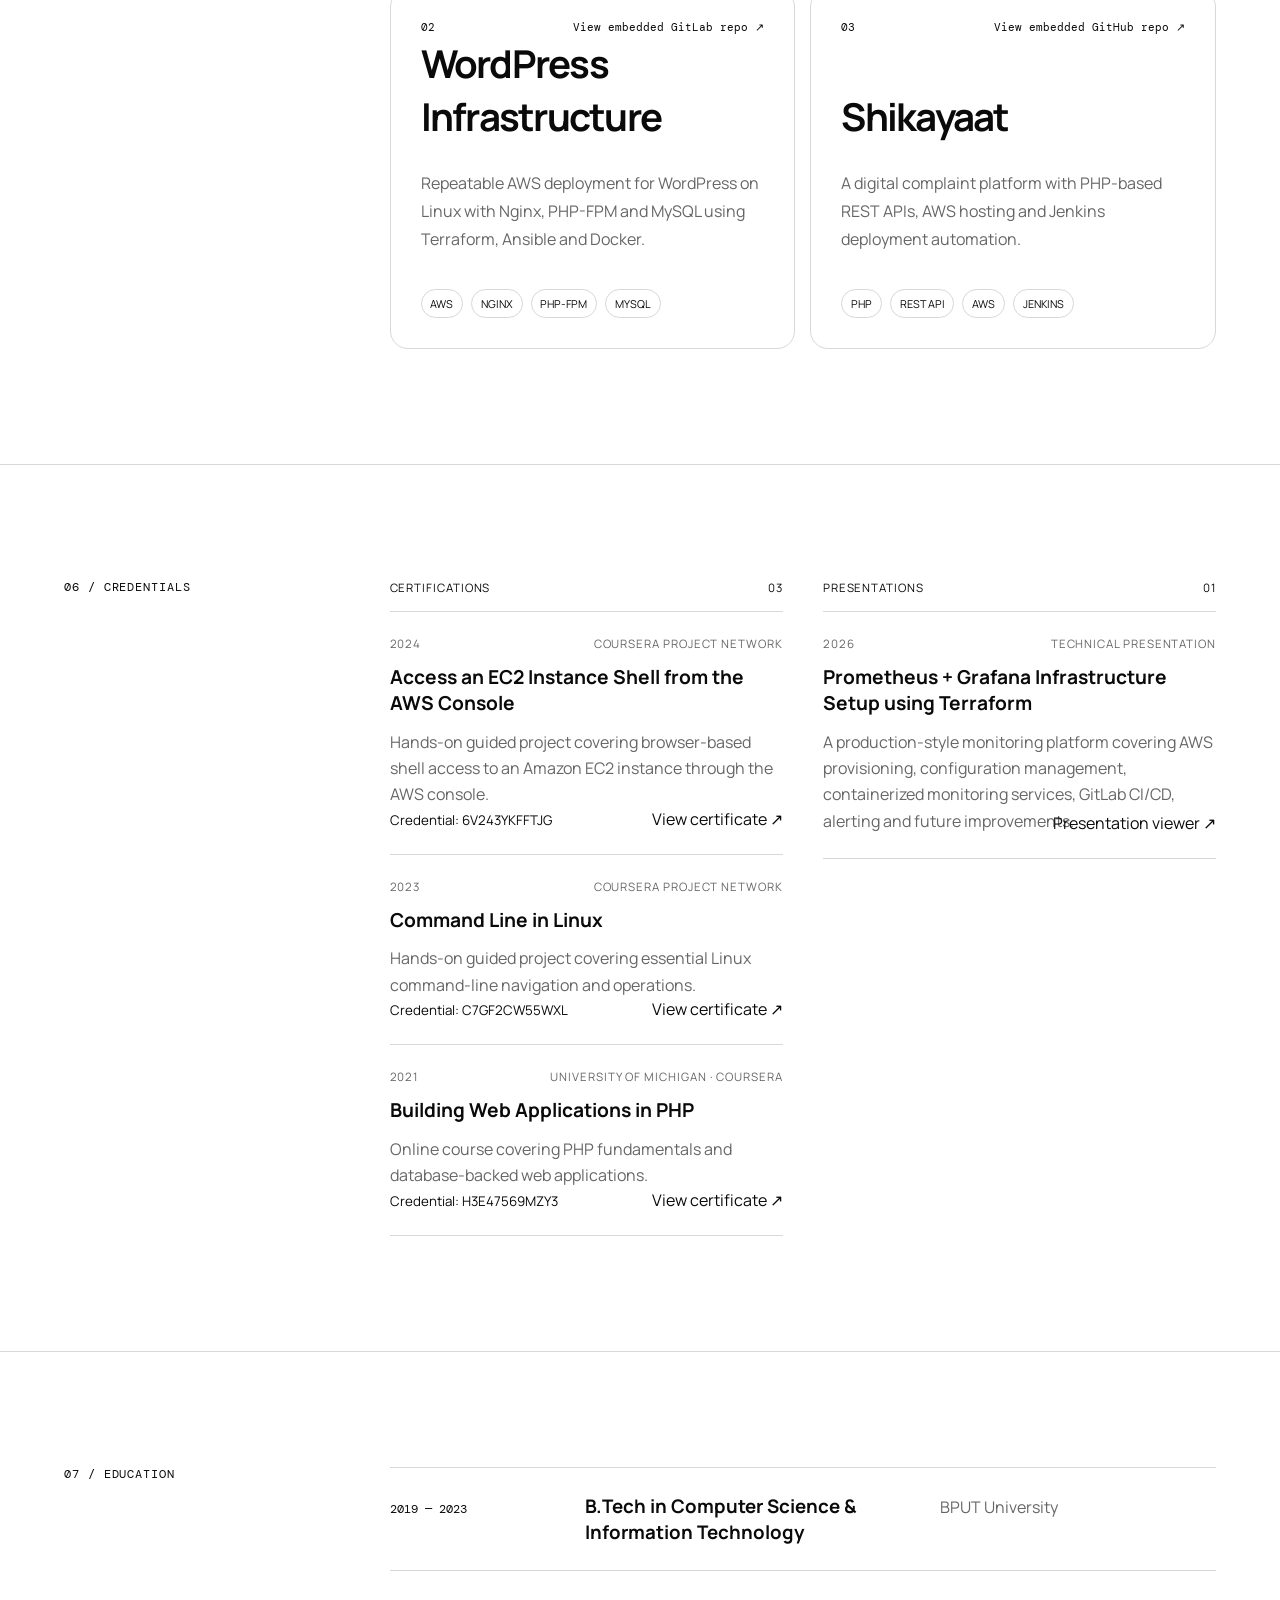
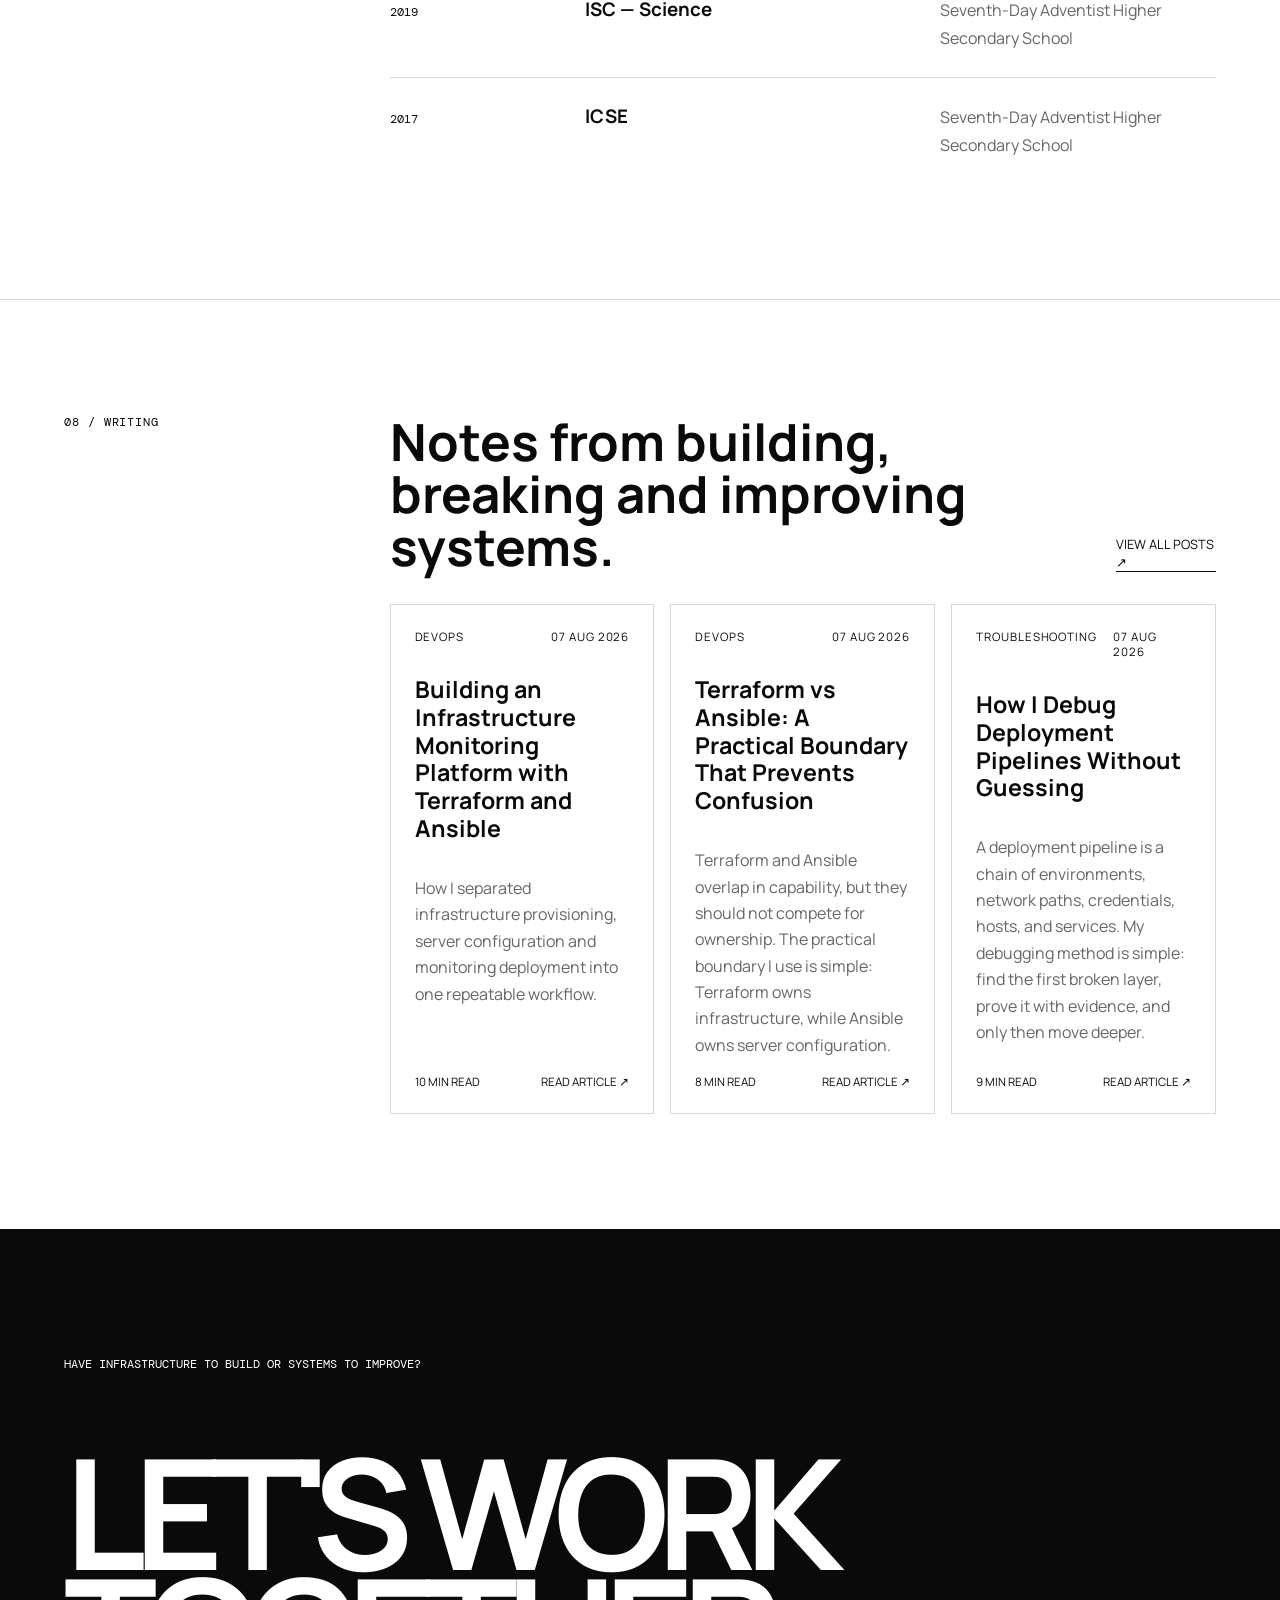
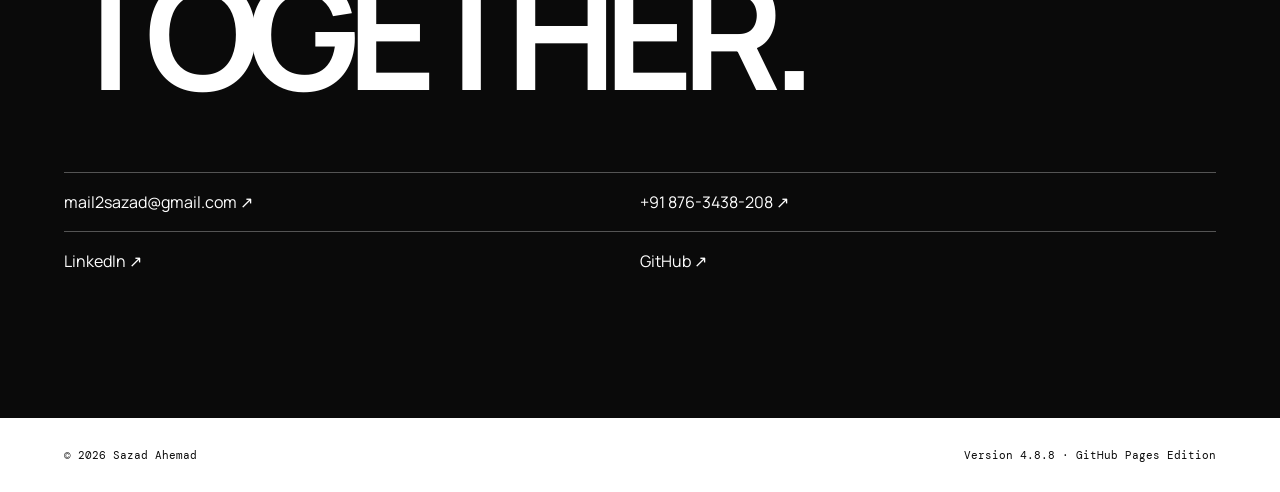
==== commit 9c2217f8: "added presentation viewer" ====
--- a/index.html
+++ b/index.html
@@ -9,7 +9,7 @@
   <link rel="preconnect" href="https://fonts.googleapis.com">
   <link rel="preconnect" href="https://fonts.gstatic.com" crossorigin>
   <link href="https://fonts.googleapis.com/css2?family=DM+Mono:wght@400;500&family=Manrope:wght@400;500;600;700;800&display=swap" rel="stylesheet">
-  <link rel="stylesheet" href="styles.v4.0.0.css?v=4.8.7">
+  <link rel="stylesheet" href="styles.v4.0.0.css?v=4.8.8">
   <link rel="icon" type="image/x-icon" href="assets/favicon.ico">
 </head>
 <body>
@@ -46,7 +46,7 @@
     <section id="contact" class="contact-section"><div id="contact-eyebrow" class="contact-eyebrow"></div><h2>LET'S WORK<br>TOGETHER.</h2><div id="contact-links" class="contact-links"></div></section>
   </main>
 
-  <footer><span>© <span id="year"></span> <span id="footer-name"></span></span><span>Version 4.8.7 · GitHub Pages Edition</span></footer>
+  <footer><span>© <span id="year"></span> <span id="footer-name"></span></span><span>Version 4.8.8 · GitHub Pages Edition</span></footer>
 
   <dialog id="customizer" class="customizer">
     <form method="dialog" class="customizer-panel">
@@ -60,6 +60,6 @@
   </dialog>
 
   <noscript>This portfolio requires JavaScript to load content from JSON.</noscript>
-  <script src="script.v4.0.0.js?v=4.8.7" defer></script>
+  <script src="script.v4.0.0.js?v=4.8.8" defer></script>
 </body>
 </html>
--- a/styles.v4.0.0.css
+++ b/styles.v4.0.0.css
@@ -26,7 +26,19 @@
 .sr-only{position:absolute;width:1px;height:1px;padding:0;margin:-1px;overflow:hidden;clip:rect(0,0,0,0);white-space:nowrap;border:0}
 .repo-folder{width:100%;border:0;background:transparent;text-align:left;cursor:pointer}.markdown-table-wrap{max-width:100%;margin:1.5rem 0;overflow-x:auto}.markdown-table-wrap table{width:100%;border-collapse:collapse}.markdown-table-wrap th,.markdown-table-wrap td{min-width:120px;padding:.7rem .8rem;border:1px solid var(--line);vertical-align:top}.markdown-table-wrap th{background:var(--surface);color:var(--ink);font-weight:700}.markdown-table-wrap td{color:var(--muted)}
 .repo-view-file{width:100%;border:0;background:transparent;text-align:left;cursor:pointer}.repo-file-viewer{margin-top:1.25rem;border:1px solid var(--line);scroll-margin-top:90px;overflow:hidden}.repo-file-viewer[hidden]{display:none}.repo-close-file{border:0;background:transparent;color:inherit;cursor:pointer;font:inherit}.repo-code{max-height:70vh;margin:0;padding:1.25rem;overflow:auto;background:var(--surface);white-space:pre;tab-size:2}.repo-image-preview{padding:2rem;text-align:center}.repo-image-preview img{max-width:100%;max-height:75vh}.certificate-main{max-width:1400px;margin:0 auto;padding:3rem clamp(20px,5vw,72px) 5rem}.certificate-header{padding:2rem 0}.certificate-header h1{font-size:clamp(2.2rem,5vw,5rem);line-height:1;margin:.75rem 0}.pdf-notice{padding:1rem;border:1px solid var(--line);background:var(--surface);font-size:.82rem;color:var(--muted)}.pdf-frame-wrap{height:min(82vh,1000px);margin-top:1rem;border:1px solid var(--line);overflow:hidden}.pdf-frame-wrap iframe{width:100%;height:100%;border:0;background:#555}
-.article-main,.article-body{min-width:0}.article-body{overflow-wrap:anywhere}.article-body figure{max-width:100%;margin:2rem 0;overflow:hidden}.article-body img{display:block;width:auto;max-width:100%;height:auto;margin:2rem auto;object-fit:contain}.article-body picture,.article-body picture img{max-width:100%}.article-body pre,.article-body code{max-width:100%}.article-body pre{overflow-x:auto}.article-body .markdown-table-wrap{width:100%}
-@media(max-width:820px){.article-main{padding-left:20px;padding-right:20px}.article-body img{width:100%}}
 @media(max-width:900px){.focus-grid,.post-grid,.credential-layout{grid-template-columns:1fr}.site-header nav{display:none}.writing-head{align-items:flex-start;flex-direction:column;gap:1.5rem}.blog-row{grid-template-columns:1fr}.blog-row>div:first-child{flex-direction:row}.blog-row>span{text-align:left}.blog-controls{align-items:stretch;flex-direction:column}.blog-controls input{width:100%}}
 @media(max-width:700px){.project-main{padding-top:2rem}.repo-summary{grid-template-columns:1fr 1fr}.repo-summary>div:first-child{grid-column:1/-1;border-right:0;border-bottom:1px solid var(--line)}.repo-summary>div:nth-child(2){border-right:1px solid var(--line)}.repo-browser-head{align-items:flex-start;flex-direction:column}}
+
+/* Full-screen PDF presentation viewer */
+body.presentation-viewer-page{height:100vh;overflow:hidden;display:grid;grid-template-rows:72px minmax(0,1fr)}
+.presentation-viewer-page .site-header{height:72px;position:relative;padding-inline:clamp(16px,3vw,48px)}
+.presentation-viewer-page .site-header nav{display:flex}
+.presentation-shell{width:100%;height:100%;min-height:0;display:grid;grid-template-rows:auto minmax(0,1fr);overflow:hidden;background:var(--bg)}
+.presentation-toolbar{min-height:58px;padding:10px clamp(16px,3vw,48px);display:flex;align-items:center;justify-content:space-between;gap:20px;border-bottom:1px solid var(--line);background:var(--bg)}
+.presentation-toolbar-label{display:block;font-family:'DM Mono',monospace;font-size:.66rem;text-transform:uppercase;letter-spacing:.08em;color:var(--muted)}
+.presentation-toolbar h1{max-width:min(70vw,1000px);margin:3px 0 0;font-size:clamp(.9rem,1.5vw,1.2rem);white-space:nowrap;overflow:hidden;text-overflow:ellipsis}
+.presentation-fit-label{flex:0 0 auto;font-family:'DM Mono',monospace;font-size:.68rem;text-transform:uppercase;color:var(--muted)}
+.presentation-stage{width:100%;height:100%;min-height:0;overflow:hidden;background:#303030}
+.presentation-stage iframe{display:block;width:100%;height:100%;border:0;background:#303030}
+.presentation-error{height:100%;display:grid;place-content:center;text-align:center;padding:24px;color:#fff}.presentation-error p{max-width:650px;color:#ccc}.presentation-error code{color:#fff}
+@media(max-width:700px){body.presentation-viewer-page{grid-template-rows:60px minmax(0,1fr)}.presentation-viewer-page .site-header{height:60px}.presentation-viewer-page .site-header nav{display:flex}.presentation-viewer-page .site-header nav a:not(:last-child){display:none}.presentation-toolbar{min-height:54px}.presentation-fit-label{display:none}.presentation-toolbar h1{max-width:78vw}}
